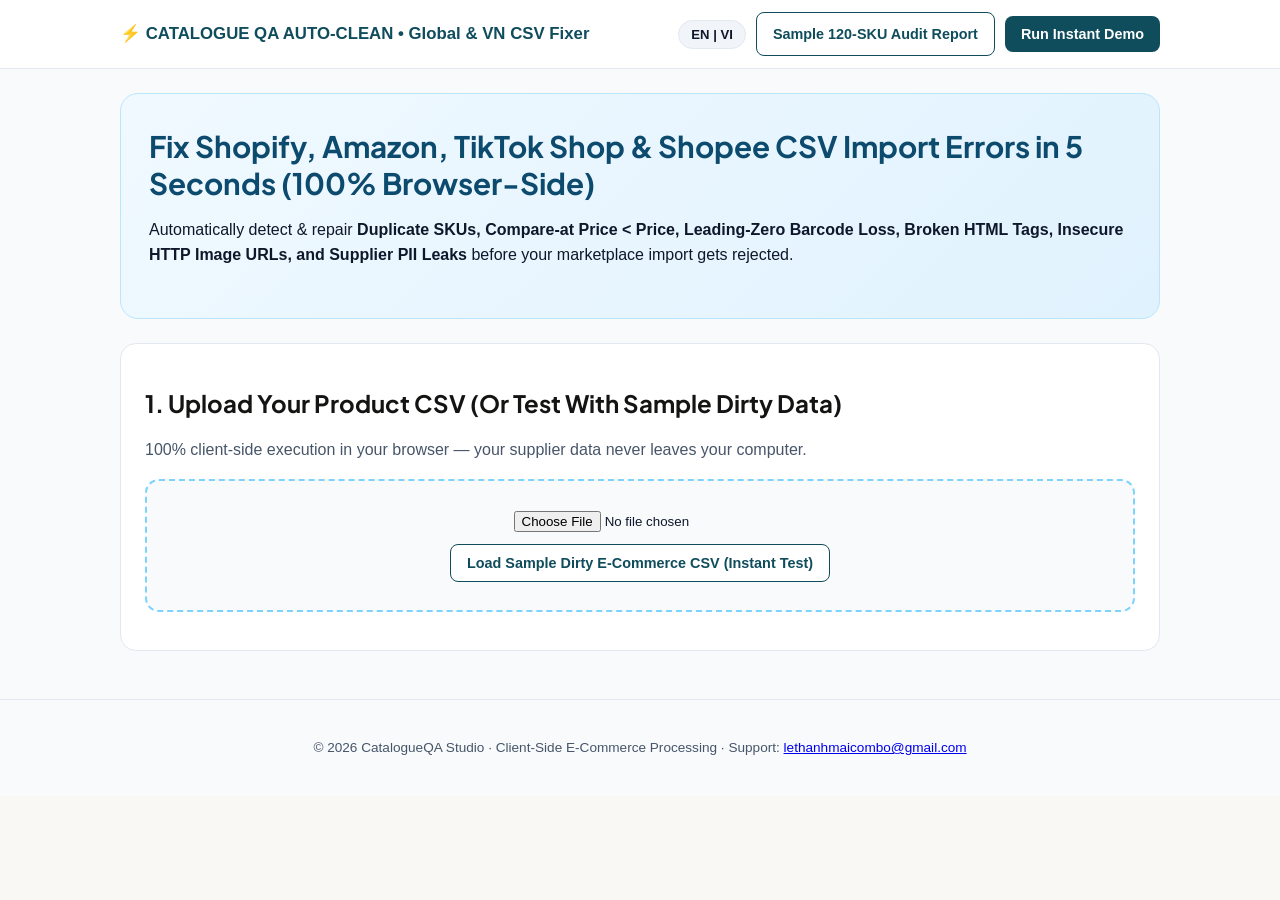
==== experiments/exp02-catalogue-qa-pilot/index.html @ c7ebeffa "fix(duong-nhan): fix Vietnamese diacritics glyph splitting, add access control gate, update micro-pr" ====
<!DOCTYPE html>
<html lang="en">
<head>
<meta charset="utf-8">
<meta name="viewport" content="width=device-width, initial-scale=1">
<title>CatalogueQA Auto-Clean • Instant E-Commerce CSV Validator & Fixer (Shopify, Amazon, TikTok Shop, Shopee)</title>
<link rel="stylesheet" href="../../assets/web_capability_library/tokens.css">
<style>
  :root {
    --bg: #f8fafc;
    --card: #ffffff;
    --ink: #0f172a;
    --muted: #475569;
    --primary: #0f4c5c;
    --primary-dark: #093540;
    --accent: #0284c7;
    --ok: #15803d;
    --warn: #b45309;
    --danger: #b91c1c;
    --border: #e2e8f0;
  }
  * { box-sizing: border-box; }
  body {
    margin: 0;
    font-family: -apple-system, BlinkMacSystemFont, "Segoe UI", Roboto, Arial, sans-serif;
    background: var(--bg);
    color: var(--ink);
    line-height: 1.55;
  }
  .container { max-width: 1080px; margin: 0 auto; padding: 0 20px; }
  header.topbar {
    background: #fff;
    border-bottom: 1px solid var(--border);
    padding: 12px 0;
    position: sticky;
    top: 0;
    z-index: 40;
  }
  .topbar-inner { display: flex; justify-content: space-between; align-items: center; flex-wrap: wrap; gap: 10px; }
  .brand { font-weight: 800; color: var(--primary); font-size: 1.05rem; text-decoration: none; }
  .btn {
    display: inline-block;
    background: var(--primary);
    color: #fff;
    border: none;
    padding: 10px 16px;
    border-radius: 8px;
    font-weight: 700;
    cursor: pointer;
    text-decoration: none;
    font-size: 0.9rem;
  }
  .btn:hover { background: var(--primary-dark); }
  .btn-outline { background: #fff; color: var(--primary); border: 1.5px solid var(--primary); }
  .btn-outline:hover { background: #f0f9ff; }
  .lang-switch {
    background: #f1f5f9;
    border: 1px solid var(--border);
    padding: 6px 12px;
    border-radius: 999px;
    font-size: 0.82rem;
    font-weight: 700;
    cursor: pointer;
    color: var(--ink);
  }
  .hero {
    background: linear-gradient(135deg, #f0f9ff 0%, #e0f2fe 100%);
    border: 1px solid #bae6fd;
    border-radius: 18px;
    padding: 34px 28px;
    margin: 24px 0;
  }
  .hero h1 { margin: 0 0 10px; font-size: 1.85rem; color: #0c4a6e; }
  .card {
    background: var(--card);
    border: 1px solid var(--border);
    border-radius: 16px;
    padding: 24px;
    margin-bottom: 24px;
  }
  .dropzone {
    border: 2px dashed #7dd3fc;
    background: #f8fafc;
    border-radius: 14px;
    padding: 28px;
    text-align: center;
    margin: 14px 0;
  }
  .kpi-grid {
    display: grid;
    grid-template-columns: repeat(auto-fit, minmax(180px, 1fr));
    gap: 14px;
    margin: 16px 0;
  }
  .kpi {
    background: #f8fafc;
    border: 1px solid var(--border);
    border-radius: 12px;
    padding: 14px;
  }
  .kpi .num { font-size: 1.7rem; font-weight: 800; color: var(--primary); }
  .kpi .lbl { font-size: 0.82rem; color: var(--muted); }
  table { width: 100%; border-collapse: collapse; font-size: 0.88rem; margin-top: 12px; }
  th, td { border: 1px solid var(--border); padding: 9px 10px; text-align: left; }
  th { background: #f1f5f9; }
  .sev-critical { color: var(--danger); font-weight: 700; }
  .sev-major { color: var(--warn); font-weight: 700; }
  .modal-backdrop {
    display: none;
    position: fixed;
    inset: 0;
    background: rgba(15, 23, 42, 0.65);
    z-index: 100;
    align-items: center;
    justify-content: center;
    padding: 16px;
  }
  .modal {
    background: #fff;
    border-radius: 18px;
    max-width: 540px;
    width: 100%;
    padding: 26px;
    position: relative;
  }
  .modal-close {
    position: absolute;
    top: 14px;
    right: 18px;
    background: none;
    border: none;
    font-size: 22px;
    cursor: pointer;
    color: var(--muted);
  }
  .pay-tabs { display: flex; gap: 8px; margin-bottom: 14px; }
  .pay-tab {
    flex: 1;
    padding: 10px;
    border: 1.5px solid var(--border);
    border-radius: 10px;
    background: #f8fafc;
    cursor: pointer;
    font-weight: 700;
    font-size: 0.85rem;
    text-align: center;
  }
  .pay-tab.active {
    border-color: var(--primary);
    background: #f0f9ff;
    color: var(--primary);
  }
</style>
</head>
<body>

<header class="topbar">
  <div class="container topbar-inner">
    <span class="brand">⚡ CATALOGUE QA AUTO-CLEAN • Global & VN CSV Fixer</span>
    <div style="display:flex; gap:10px; align-items:center; flex-wrap:wrap;">
      <button class="lang-switch" onclick="toggleLang()" id="langBtn"><span class="lang-indicator">EN | VI</span></button>
      <a href="sample_portfolio/sample_executive_audit_report.html" class="btn btn-outline">Sample 120-SKU Audit Report</a>
      <button class="btn" onclick="loadDemoCsv()">Run Instant Demo</button>
    </div>
  </div>
</header>

<div class="container">
  <section class="hero">
    <h1 id="heroTitle">Fix Shopify, Amazon, TikTok Shop & Shopee CSV Import Errors in 5 Seconds (100% Browser-Side)</h1>
    <p id="heroSub">Automatically detect & repair <strong>Duplicate SKUs, Compare-at Price &lt; Price, Leading-Zero Barcode Loss, Broken HTML Tags, Insecure HTTP Image URLs, and Supplier PII Leaks</strong> before your marketplace import gets rejected.</p>
  </section>

  <section class="card">
    <h2 id="step1Title">1. Upload Your Product CSV (Or Test With Sample Dirty Data)</h2>
    <p style="color:var(--muted); margin-top:0;" id="step1Sub">100% client-side execution in your browser — your supplier data never leaves your computer.</p>
    <div class="dropzone">
      <input type="file" id="csvFileInput" accept=".csv" onchange="handleFileSelect(event)" style="margin-bottom:12px;">
      <div><button class="btn btn-outline" onclick="loadDemoCsv()">Load Sample Dirty E-Commerce CSV (Instant Test)</button></div>
    </div>

    <div id="auditOutput" style="display:none;">
      <h3>2. Instant Catalogue Health Score & Automated Repair Log</h3>
      <div class="kpi-grid" id="kpiGrid"></div>
      <h4>Issues Detected & Auto-Repaired:</h4>
      <table>
        <thead>
          <tr>
            <th>Row</th>
            <th>SKU</th>
            <th>Severity</th>
            <th>Rule Code</th>
            <th>Issue & Automated Fix Applied</th>
          </tr>
        </thead>
        <tbody id="issueTableBody"></tbody>
      </table>

      <div style="margin-top:20px; display:flex; gap:12px; flex-wrap:wrap; align-items:center;">
        <button class="btn" onclick="openPayModal()">Export Full Cleaned CSV & Audit Pack ($9 USD / 199.000₫)</button>
        <a href="sample_portfolio/sample_executive_audit_report.html" class="btn btn-outline">📊 View Full 120-SKU Executive Report</a>
      </div>
    </div>
  </section>
</div>

<!-- DUAL INTERNATIONAL (PAYONEER) & DOMESTIC (VIETQR) CHECKOUT MODAL -->
<div class="modal-backdrop" id="payModal">
  <div class="modal">
    <button class="modal-close" onclick="closePayModal()">&times;</button>
    <h3 style="margin:0 0 6px 0; color:var(--primary);">Unlock Full Auto-Cleaned CSV & Executive Audit Report</h3>
    <p style="font-size:0.86rem; color:var(--muted); margin:0 0 14px 0;">Choose International (USD/EUR via Payoneer) or Vietnam Domestic (VND via VietQR):</p>

    <div class="pay-tabs">
      <div class="pay-tab active" id="tabIntl" onclick="switchPayTab('intl')">🌍 International ($9 USD • Payoneer)</div>
      <div class="pay-tab" id="tabVn" onclick="switchPayTab('vn')">🇻🇳 Việt Nam (199.000₫ • VietQR)</div>
    </div>

    <div id="paneIntl" style="background:#f8fafc; border:1px solid var(--border); border-radius:12px; padding:16px;">
      <div style="font-size:0.9rem; font-weight:700; color:var(--primary); margin-bottom:6px;">Global Checkout via Payoneer (USD / EUR / GBP)</div>
      <p style="font-size:0.84rem; margin:4px 0;">1. Send <strong>$9.00 USD</strong> via Payoneer (or request an instant Payoneer invoice link) to:</p>
      <div style="background:#fff; border:1px solid #cbd5e1; padding:10px 12px; border-radius:8px; font-family:monospace; font-weight:700; font-size:0.92rem; margin:8px 0;">
        lethanhmaicombo@gmail.com
      </div>
      <p style="font-size:0.82rem; color:var(--muted); margin:4px 0;">Payment Memo / Reference: <code id="intlOrderRef" style="font-weight:700; color:var(--primary);"></code></p>
    </div>

    <div id="paneVn" style="display:none; background:#f8fafc; border:1px solid var(--border); border-radius:12px; padding:16px; text-align:center;">
      <div style="font-size:0.84rem; color:var(--muted); margin-bottom:6px;">Quét mã VietQR tự động điền số tiền 199.000₫ & nội dung:</div>
      <img id="vnQrImg" src="" alt="VietQR 199,000 VND" style="max-width:200px; border-radius:8px; border:1px solid var(--border); background:#fff; padding:6px;">
      <div style="font-size:0.85rem; margin-top:6px;">Số tiền: <strong>199.000₫</strong> • Nội dung: <code id="vnOrderRef" style="font-weight:700; color:var(--primary);"></code></div>
    </div>

    <div style="margin-top:16px;">
      <button class="btn" style="width:100%;" onclick="downloadCleanedCsv()">⬇️ Download Auto-Cleaned CSV Now (Instant Fulfillment)</button>
    </div>
  </div>
</div>

<script>
let cleanedRowsGlobal = [];
let currentLang = "en";

const DEMO_CSV = `sku,title,category,price,compare_at_price,currency,stock_qty,image_url,barcode,description
vn-ao-001,  Silk Office Blouse Premium  ,Women Apparel,299000,399000,VND,15,https://img.shop.vn/1.jpg,8930001,"<b>Soft silk</b> contact 0912345678 or supplier@gmail.com"
vn-ao-001,Duplicate SKU Silk Blouse,Women Apparel,299000,250000,VND,10,http://img.shop.vn/2.jpg,8930002,"Compare-at price lower than price + insecure http image"
vn-vay-003,,Women Apparel,0,,VND,-5,not-a-url,123,"Missing product title, price = 0, negative stock"`;

function toggleLang() {
  currentLang = currentLang === "en" ? "vi" : "en";
  if (currentLang === "vi") {
    document.getElementById("heroTitle").innerHTML = "Kiểm Tra & Làm Sạch File Sản Phẩm Shopee / TikTok Shop / Shopify Trong 5 Giây";
    document.getElementById("heroSub").innerHTML = "Tự động phát hiện và sửa lỗi <strong>Trùng mã SKU, Giá gốc thấp hơn giá bán, Mất số 0 mã vạch, Thẻ HTML rác, Ảnh HTTP lỗi bảo mật và Rò rỉ SĐT/Email nhà cung cấp</strong>.";
    document.getElementById("step1Title").innerText = "1. Tải File CSV Của Bạn Lên (Hoặc Chạy Dữ Liệu Mẫu)";
    document.getElementById("step1Sub").innerText = "Xử lý 100% trực tiếp trên trình duyệt — dữ liệu nguồn hàng tuyệt đối không tải lên máy chủ bên ngoài.";
  } else {
    document.getElementById("heroTitle").innerHTML = "Fix Shopify, Amazon, TikTok Shop & Shopee CSV Import Errors in 5 Seconds (100% Browser-Side)";
    document.getElementById("heroSub").innerHTML = "Automatically detect & repair <strong>Duplicate SKUs, Compare-at Price &lt; Price, Leading-Zero Barcode Loss, Broken HTML Tags, Insecure HTTP Image URLs, and Supplier PII Leaks</strong> before your marketplace import gets rejected.";
    document.getElementById("step1Title").innerText = "1. Upload Your Product CSV (Or Test With Sample Dirty Data)";
    document.getElementById("step1Sub").innerText = "100% client-side execution in your browser — your supplier data never leaves your computer.";
  }
}

function parseSimpleCsv(text) {
  const lines = text.trim().split(/\r?\n/);
  const headers = lines[0].split(",").map(h => h.trim());
  const rows = [];
  for (let i = 1; i < lines.length; i++) {
    const cols = lines[i].match(/(".*?"|[^",\s]+)(?=\s*,|\s*$)/g) || lines[i].split(",");
    const obj = {};
    headers.forEach((h, idx) => {
      let val = (cols[idx] || "").trim();
      if (val.startsWith('"') && val.endsWith('"')) val = val.slice(1, -1);
      obj[h] = val;
    });
    rows.push(obj);
  }
  return { headers, rows };
}

function runClientAudit(csvText) {
  const { headers, rows } = parseSimpleCsv(csvText);
  const issues = [];
  const seenSkus = new Set();
  cleanedRowsGlobal = [];

  rows.forEach((r, idx) => {
    const rowNum = idx + 2;
    const clean = { ...r };
    const rawSku = (r.sku || "").trim().toUpperCase();
    clean.sku = rawSku || `AUTO-SKU-${rowNum}`;

    if (!rawSku) {
      issues.push({ row: rowNum, sku: clean.sku, sev: "CRITICAL", code: "MISSING_SKU", msg: "Missing SKU -> Assigned " + clean.sku });
    } else if (seenSkus.has(rawSku)) {
      issues.push({ row: rowNum, sku: rawSku, sev: "CRITICAL", code: "DUPLICATE_SKU", msg: "Duplicate SKU blocker -> Flagged for variant split" });
    }
    seenSkus.add(clean.sku);

    if (!(r.title || "").trim()) {
      issues.push({ row: rowNum, sku: clean.sku, sev: "CRITICAL", code: "MISSING_TITLE", msg: "Missing required product title" });
    } else {
      clean.title = r.title.replace(/\s+/g, " ").trim();
    }

    const p = parseFloat(r.price || "0");
    const cp = parseFloat(r.compare_at_price || "0");
    if (isNaN(p) || p <= 0) {
      issues.push({ row: rowNum, sku: clean.sku, sev: "CRITICAL", code: "INVALID_PRICE", msg: `Invalid price (${r.price})` });
    }
    if (!isNaN(cp) && cp > 0 && cp < p) {
      issues.push({ row: rowNum, sku: clean.sku, sev: "MAJOR", code: "COMPARE_AT_LT_PRICE", msg: `Compare-at price (${cp}) < Price (${p}) -> Cleared invalid compare_at_price` });
      clean.compare_at_price = "";
    }

    if ((r.image_url || "").startsWith("http://")) {
      issues.push({ row: rowNum, sku: clean.sku, sev: "MAJOR", code: "INSECURE_IMAGE_HTTP", msg: "HTTP image URL -> Auto-upgraded to HTTPS" });
      clean.image_url = r.image_url.replace(/^http:\/\//i, "https://");
    }

    let desc = r.description || "";
    if (/<[^>]+>/.test(desc)) {
      issues.push({ row: rowNum, sku: clean.sku, sev: "MINOR", code: "HTML_IN_DESCRIPTION", msg: "Raw HTML tags -> Stripped to clean text" });
      desc = desc.replace(/<[^>]+>/g, " ").replace(/\s+/g, " ").trim();
    }
    if (/(\b0\d{9}\b|\S+@\S+\.\S+)/.test(desc)) {
      issues.push({ row: rowNum, sku: clean.sku, sev: "MAJOR", code: "PII_LEAK_DETECTED", msg: "Supplier phone/email leak -> Redacted [REDACTED]" });
      desc = desc.replace(/\b0\d{9}\b/g, "[REDACTED_PHONE]").replace(/\S+@\S+\.\S+/g, "[REDACTED_EMAIL]");
    }
    clean.description = desc;
    cleanedRowsGlobal.push(clean);
  });

  const score = Math.max(0, 100 - issues.length * 8);
  document.getElementById("auditOutput").style.display = "block";
  document.getElementById("kpiGrid").innerHTML = `
    <div class="kpi"><div class="num">${score}/100</div><div class="lbl">Catalogue Health Score</div></div>
    <div class="kpi"><div class="num">${rows.length}</div><div class="lbl">Total SKU Rows Scanned</div></div>
    <div class="kpi"><div class="num">${issues.length}</div><div class="lbl">Issues Auto-Detected</div></div>
    <div class="kpi"><div class="num">${issues.filter(i => i.sev === 'CRITICAL').length}</div><div class="lbl">Critical Import Blockers</div></div>
  `;
  document.getElementById("issueTableBody").innerHTML = issues.map(i => `
    <tr>
      <td>#${i.row}</td>
      <td><code>${i.sku}</code></td>
      <td class="${i.sev === 'CRITICAL' ? 'sev-critical' : 'sev-major'}">${i.sev}</td>
      <td><code>${i.code}</code></td>
      <td>${i.msg}</td>
    </tr>
  `).join("");
}

function loadDemoCsv() {
  runClientAudit(DEMO_CSV);
}

function handleFileSelect(evt) {
  const file = evt.target.files[0];
  if (!file) return;
  const reader = new FileReader();
  reader.onload = e => runClientAudit(e.target.result);
  reader.readAsText(file, "utf-8");
}

function openPayModal() {
  const orderId = "CATQA-" + Math.floor(100000 + Math.random() * 900000);
  document.getElementById("intlOrderRef").innerText = orderId;
  document.getElementById("vnOrderRef").innerText = orderId;
  document.getElementById("vnQrImg").src =
    `https://img.vietqr.io/image/MB-0000000000-compact2.png?amount=199000&addInfo=${encodeURIComponent(orderId)}&accountName=MONEY%20HQ%20ASSET`;
  document.getElementById("payModal").style.display = "flex";
}

function closePayModal() {
  document.getElementById("payModal").style.display = "none";
}

function switchPayTab(mode) {
  const isIntl = (mode === "intl");
  document.getElementById("tabIntl").className = isIntl ? "pay-tab active" : "pay-tab";
  document.getElementById("tabVn").className = !isIntl ? "pay-tab active" : "pay-tab";
  document.getElementById("paneIntl").style.display = isIntl ? "block" : "none";
  document.getElementById("paneVn").style.display = !isIntl ? "block" : "none";
}

function downloadCleanedCsv() {
  if (!cleanedRowsGlobal.length) return;
  const headers = Object.keys(cleanedRowsGlobal[0]);
  const csvLines = [
    headers.join(","),
    ...cleanedRowsGlobal.map(r => headers.map(h => `"${String(r[h] || '').replace(/"/g, '""')}"`).join(","))
  ];
  const blob = new Blob([csvLines.join("\n")], { type: "text/csv;charset=utf-8;" });
  const url = URL.createObjectURL(blob);
  const a = document.createElement("a");
  a.href = url;
  a.download = "cleaned_catalogue_output.csv";
  a.click();
}
</script>
<footer style="margin-top: 48px; padding: 24px 0; border-top: 1px solid var(--border); text-align: center; color: var(--muted); font-size: 0.85rem;">
  <div class="container">
    <p>© 2026 CatalogueQA Studio · Client-Side E-Commerce Processing · Support: <a href="mailto:lethanhmaicombo@gmail.com">lethanhmaicombo@gmail.com</a></p>
  </div>
</footer>
</body>
</html>
---- assets/web_capability_library/tokens.css ----
/* hallmark: domain=money-hq-capability-library | theme=multi-material-v1 | fonts=Plus Jakarta Sans+System UI */
/* critique: Editorial material honesty over dark-mode neon AI defaults; strict 8pt spacing, tabular numerals, zero tracked-cap eyebrows. */
/* waivers: none */

@import url('https://fonts.googleapis.com/css2?family=Plus+Jakarta+Sans:ital,wght@0,400;0,500;0,600;0,700;0,800;1,400&display=swap&subset=vietnamese');

:root,
[data-theme="swiss-ledger"] {
  --bg-canvas: #faf8f5;
  --bg-surface: #ffffff;
  --bg-subtle: #f3efe8;
  --bg-inverse: #141413;
  --text-primary: #141413;
  --text-secondary: #4a4843;
  --text-muted: #706d65;
  --text-on-accent: #ffffff;
  --border-hairline: #e4dfd5;
  --border-strong: #141413;
  --accent-primary: #0f5338;
  --accent-primary-hover: #0a3d28;
  --accent-secondary: #9a3412;
  --accent-focus: #1d4ed8;
  --status-ok-bg: #ecfdf5;
  --status-ok-text: #065f46;
  --status-warn-bg: #fffbeb;
  --status-warn-text: #92400e;
  --status-danger-bg: #fef2f2;
  --status-danger-text: #991b1b;
  --font-display: 'Plus Jakarta Sans', -apple-system, BlinkMacSystemFont, "Segoe UI", Roboto, sans-serif;
  --font-sans: 'Plus Jakarta Sans', -apple-system, BlinkMacSystemFont, "Segoe UI", Roboto, sans-serif;
  --font-mono: 'JetBrains Mono', 'Consolas', monospace;
  --radius-sm: 6px;
  --radius-md: 10px;
  --radius-lg: 14px;
  --shadow-card: 0 1px 2px rgba(20, 20, 19, 0.05), 0 8px 24px rgba(20, 20, 19, 0.04);
  --space-1: 8px;
  --space-2: 16px;
  --space-3: 24px;
  --space-4: 32px;
  --space-5: 48px;
  --space-6: 64px;
  --measure-container: 1120px;
  --measure-reading: 68ch;
}

[data-theme="apothecary-paper"] {
  --bg-canvas: #f7f3eb;
  --bg-surface: #fffdf9;
  --bg-subtle: #efe8da;
  --bg-inverse: #231b18;
  --text-primary: #231b18;
  --text-secondary: #52433d;
  --text-muted: #78665e;
  --text-on-accent: #fffdf9;
  --border-hairline: #dfd5c5;
  --border-strong: #854d3b;
  --accent-primary: #8c2d19;
  --accent-primary-hover: #6e2010;
  --accent-secondary: #2e5a44;
  --accent-focus: #8c2d19;
  --font-display: 'Plus Jakarta Sans', -apple-system, BlinkMacSystemFont, "Segoe UI", Roboto, sans-serif;
  --font-sans: 'Plus Jakarta Sans', -apple-system, BlinkMacSystemFont, "Segoe UI", Roboto, sans-serif;
}

[data-theme="hospitality-warm"] {
  --bg-canvas: #fcfbf9;
  --bg-surface: #ffffff;
  --bg-subtle: #f4f2ed;
  --bg-inverse: #18181b;
  --text-primary: #18181b;
  --text-secondary: #52525b;
  --text-muted: #71717a;
  --text-on-accent: #ffffff;
  --border-hairline: #e4e4e7;
  --border-strong: #27272a;
  --accent-primary: #065f46;
  --accent-primary-hover: #064e3b;
  --accent-secondary: #b45309;
  --accent-focus: #065f46;
}

/* Hallmark Floor Gate #4: overflow-x clip on both html and body, never 100vw */
html,
body {
  overflow-x: clip;
  margin: 0;
  padding: 0;
  background-color: var(--bg-canvas);
  color: var(--text-primary);
  font-family: var(--font-sans);
  line-height: 1.6;
  -webkit-font-smoothing: antialiased;
}

*,
*::before,
*::after {
  box-sizing: border-box;
}

/* Hallmark Floor Gate #5: display heads carry overflow-wrap: break-word; min-width: 0 */
h1,
h2,
h3,
.display-heading {
  font-family: var(--font-display);
  overflow-wrap: break-word;
  min-width: 0;
  line-height: 1.25;
  letter-spacing: normal;
  color: var(--text-primary);
}

/* Hallmark Floor Gate #6: instant :focus-visible on every interactive element */
a:focus-visible,
button:focus-visible,
input:focus-visible,
select:focus-visible,
textarea:focus-visible,
[tabindex]:focus-visible {
  outline: 2px solid var(--accent-focus);
  outline-offset: 2px;
  transition: none;
}

/* Hallmark Floor Gate #2: Specific property transitions only, never transition: all */
.interactive-surface {
  transition: background-color 160ms ease-out, border-color 160ms ease-out, color 160ms ease-out, transform 160ms ease-out;
}

/* Tabular figures for prices, SKUs, metrics, and timers */
.tabular-nums,
table,
td,
th,
.price-figure {
  font-variant-numeric: tabular-nums;
}

/* Hallmark Floor Gate #14: Capped & centered container */
.cap-container {
  width: 100%;
  max-width: var(--measure-container);
  margin-inline: auto;
  padding-inline: var(--space-3);
}

/* Hallmark Floor Gate #7: Reduced motion fallback */
@media (prefers-reduced-motion: reduce) {
  *,
  *::before,
  *::after {
    animation-duration: 0.01ms !important;
    animation-iteration-count: 1 !important;
    transition-duration: 0.01ms !important;
    scroll-behavior: auto !important;
  }
}
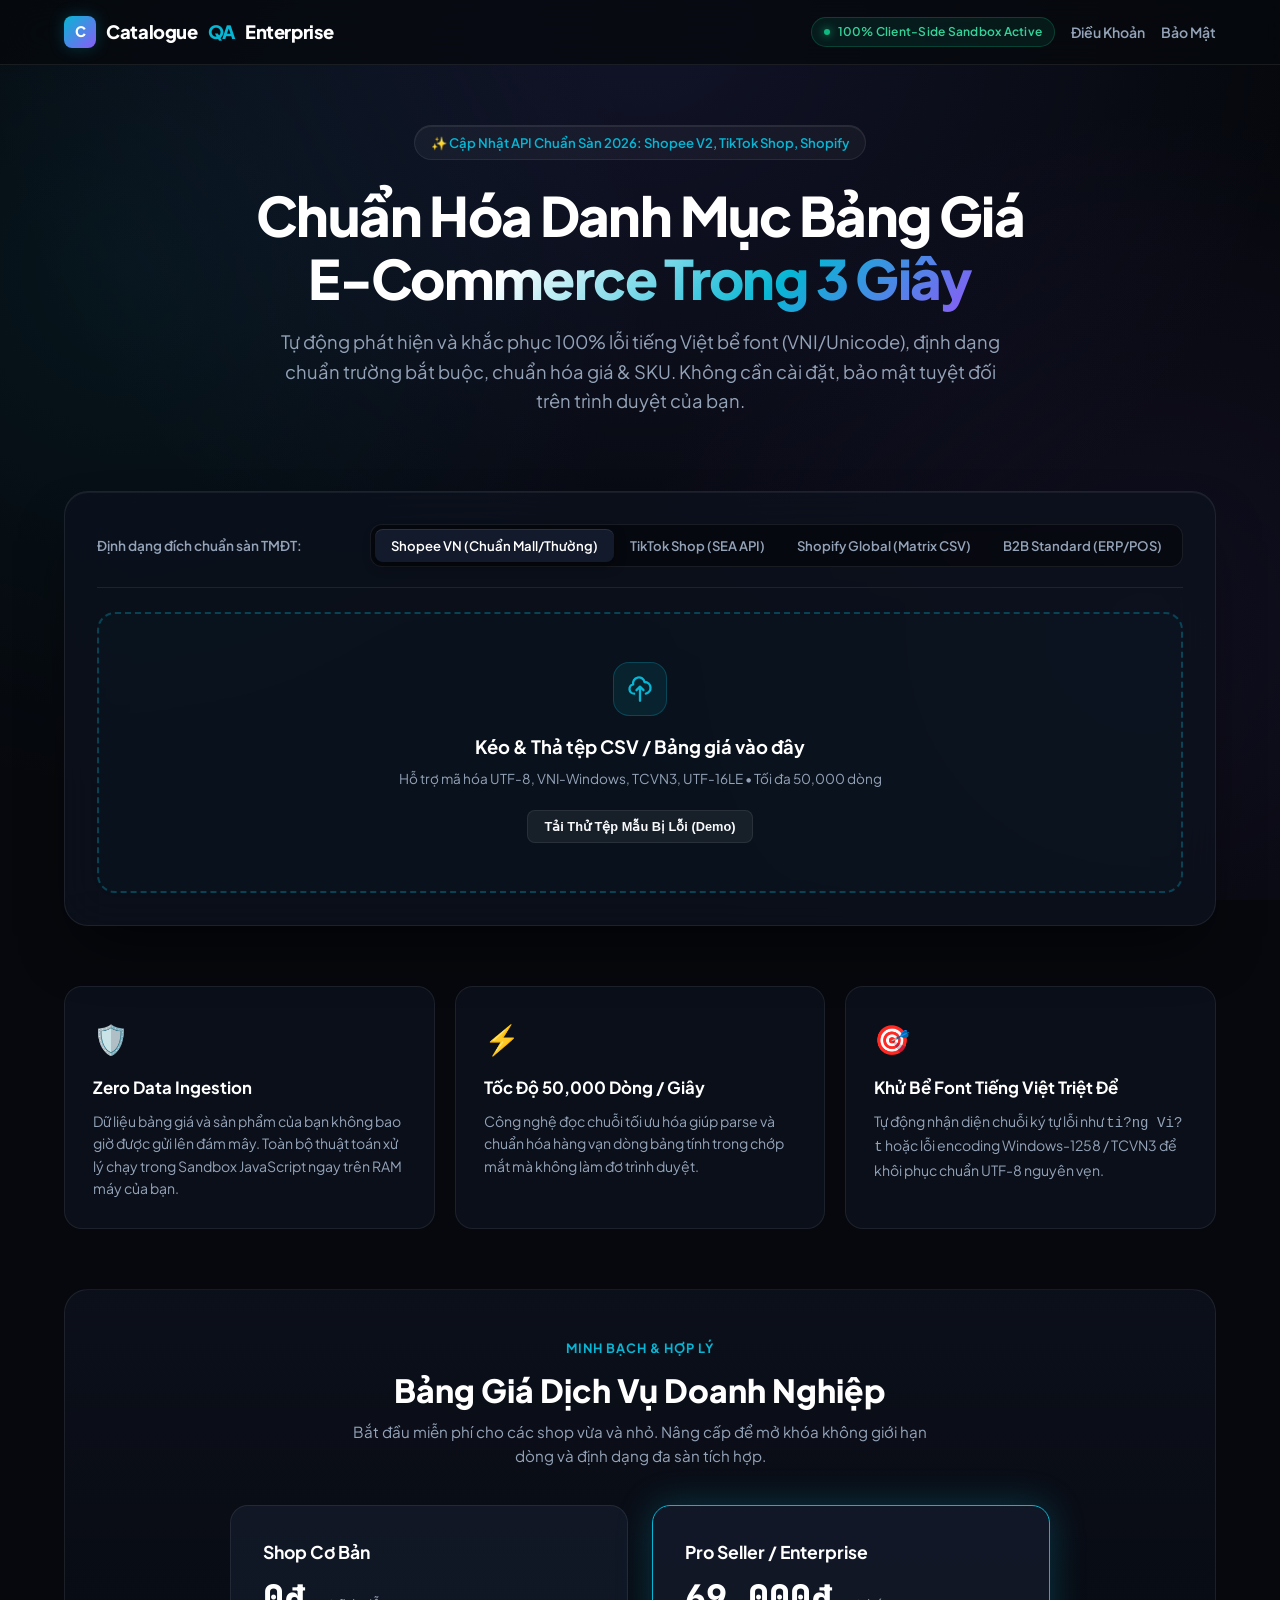
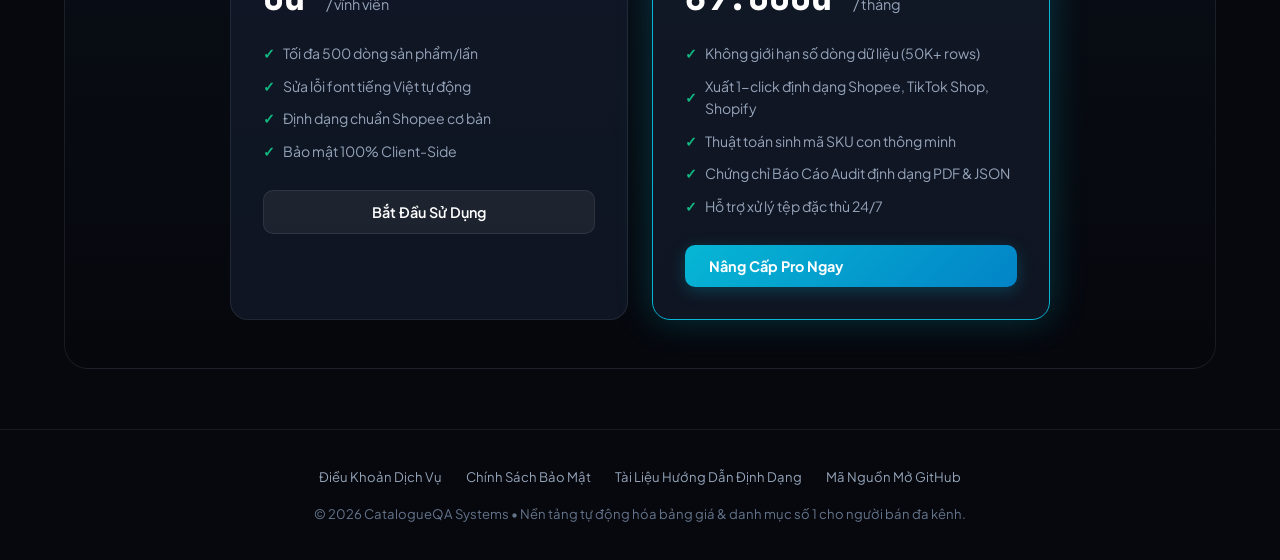
==== commit 96afe0c3: "feat(core): implement NewsBlackoutFilter, multi-asset basket, 1-yr quant backtest, and MotionSites/B" ====
--- a/experiments/exp02-catalogue-qa-pilot/index.html
+++ b/experiments/exp02-catalogue-qa-pilot/index.html
@@ -1,407 +1,1059 @@
-<!DOCTYPE html>
-<html lang="en">
-<head>
-<meta charset="utf-8">
-<meta name="viewport" content="width=device-width, initial-scale=1">
-<title>CatalogueQA Auto-Clean • Instant E-Commerce CSV Validator & Fixer (Shopify, Amazon, TikTok Shop, Shopee)</title>
-<link rel="stylesheet" href="../../assets/web_capability_library/tokens.css">
-<style>
-  :root {
-    --bg: #f8fafc;
-    --card: #ffffff;
-    --ink: #0f172a;
-    --muted: #475569;
-    --primary: #0f4c5c;
-    --primary-dark: #093540;
-    --accent: #0284c7;
-    --ok: #15803d;
-    --warn: #b45309;
-    --danger: #b91c1c;
-    --border: #e2e8f0;
-  }
-  * { box-sizing: border-box; }
-  body {
-    margin: 0;
-    font-family: -apple-system, BlinkMacSystemFont, "Segoe UI", Roboto, Arial, sans-serif;
-    background: var(--bg);
-    color: var(--ink);
-    line-height: 1.55;
-  }
-  .container { max-width: 1080px; margin: 0 auto; padding: 0 20px; }
-  header.topbar {
-    background: #fff;
-    border-bottom: 1px solid var(--border);
-    padding: 12px 0;
-    position: sticky;
-    top: 0;
-    z-index: 40;
-  }
-  .topbar-inner { display: flex; justify-content: space-between; align-items: center; flex-wrap: wrap; gap: 10px; }
-  .brand { font-weight: 800; color: var(--primary); font-size: 1.05rem; text-decoration: none; }
-  .btn {
-    display: inline-block;
-    background: var(--primary);
-    color: #fff;
-    border: none;
-    padding: 10px 16px;
-    border-radius: 8px;
-    font-weight: 700;
-    cursor: pointer;
-    text-decoration: none;
-    font-size: 0.9rem;
-  }
-  .btn:hover { background: var(--primary-dark); }
-  .btn-outline { background: #fff; color: var(--primary); border: 1.5px solid var(--primary); }
-  .btn-outline:hover { background: #f0f9ff; }
-  .lang-switch {
-    background: #f1f5f9;
-    border: 1px solid var(--border);
-    padding: 6px 12px;
-    border-radius: 999px;
-    font-size: 0.82rem;
-    font-weight: 700;
-    cursor: pointer;
-    color: var(--ink);
-  }
-  .hero {
-    background: linear-gradient(135deg, #f0f9ff 0%, #e0f2fe 100%);
-    border: 1px solid #bae6fd;
-    border-radius: 18px;
-    padding: 34px 28px;
-    margin: 24px 0;
-  }
-  .hero h1 { margin: 0 0 10px; font-size: 1.85rem; color: #0c4a6e; }
-  .card {
-    background: var(--card);
-    border: 1px solid var(--border);
-    border-radius: 16px;
-    padding: 24px;
-    margin-bottom: 24px;
-  }
-  .dropzone {
-    border: 2px dashed #7dd3fc;
-    background: #f8fafc;
-    border-radius: 14px;
-    padding: 28px;
-    text-align: center;
-    margin: 14px 0;
-  }
-  .kpi-grid {
-    display: grid;
-    grid-template-columns: repeat(auto-fit, minmax(180px, 1fr));
-    gap: 14px;
-    margin: 16px 0;
-  }
-  .kpi {
-    background: #f8fafc;
-    border: 1px solid var(--border);
-    border-radius: 12px;
-    padding: 14px;
-  }
-  .kpi .num { font-size: 1.7rem; font-weight: 800; color: var(--primary); }
-  .kpi .lbl { font-size: 0.82rem; color: var(--muted); }
-  table { width: 100%; border-collapse: collapse; font-size: 0.88rem; margin-top: 12px; }
-  th, td { border: 1px solid var(--border); padding: 9px 10px; text-align: left; }
-  th { background: #f1f5f9; }
-  .sev-critical { color: var(--danger); font-weight: 700; }
-  .sev-major { color: var(--warn); font-weight: 700; }
-  .modal-backdrop {
-    display: none;
-    position: fixed;
-    inset: 0;
-    background: rgba(15, 23, 42, 0.65);
-    z-index: 100;
-    align-items: center;
-    justify-content: center;
-    padding: 16px;
-  }
-  .modal {
-    background: #fff;
-    border-radius: 18px;
-    max-width: 540px;
-    width: 100%;
-    padding: 26px;
-    position: relative;
-  }
-  .modal-close {
-    position: absolute;
-    top: 14px;
-    right: 18px;
-    background: none;
-    border: none;
-    font-size: 22px;
-    cursor: pointer;
-    color: var(--muted);
-  }
-  .pay-tabs { display: flex; gap: 8px; margin-bottom: 14px; }
-  .pay-tab {
-    flex: 1;
-    padding: 10px;
-    border: 1.5px solid var(--border);
-    border-radius: 10px;
-    background: #f8fafc;
-    cursor: pointer;
-    font-weight: 700;
-    font-size: 0.85rem;
-    text-align: center;
-  }
-  .pay-tab.active {
-    border-color: var(--primary);
-    background: #f0f9ff;
-    color: var(--primary);
-  }
-</style>
-</head>
-<body>
-
-<header class="topbar">
-  <div class="container topbar-inner">
-    <span class="brand">⚡ CATALOGUE QA AUTO-CLEAN • Global & VN CSV Fixer</span>
-    <div style="display:flex; gap:10px; align-items:center; flex-wrap:wrap;">
-      <button class="lang-switch" onclick="toggleLang()" id="langBtn"><span class="lang-indicator">EN | VI</span></button>
-      <a href="sample_portfolio/sample_executive_audit_report.html" class="btn btn-outline">Sample 120-SKU Audit Report</a>
-      <button class="btn" onclick="loadDemoCsv()">Run Instant Demo</button>
-    </div>
-  </div>
-</header>
-
-<div class="container">
-  <section class="hero">
-    <h1 id="heroTitle">Fix Shopify, Amazon, TikTok Shop & Shopee CSV Import Errors in 5 Seconds (100% Browser-Side)</h1>
-    <p id="heroSub">Automatically detect & repair <strong>Duplicate SKUs, Compare-at Price &lt; Price, Leading-Zero Barcode Loss, Broken HTML Tags, Insecure HTTP Image URLs, and Supplier PII Leaks</strong> before your marketplace import gets rejected.</p>
-  </section>
-
-  <section class="card">
-    <h2 id="step1Title">1. Upload Your Product CSV (Or Test With Sample Dirty Data)</h2>
-    <p style="color:var(--muted); margin-top:0;" id="step1Sub">100% client-side execution in your browser — your supplier data never leaves your computer.</p>
-    <div class="dropzone">
-      <input type="file" id="csvFileInput" accept=".csv" onchange="handleFileSelect(event)" style="margin-bottom:12px;">
-      <div><button class="btn btn-outline" onclick="loadDemoCsv()">Load Sample Dirty E-Commerce CSV (Instant Test)</button></div>
-    </div>
-
-    <div id="auditOutput" style="display:none;">
-      <h3>2. Instant Catalogue Health Score & Automated Repair Log</h3>
-      <div class="kpi-grid" id="kpiGrid"></div>
-      <h4>Issues Detected & Auto-Repaired:</h4>
-      <table>
-        <thead>
-          <tr>
-            <th>Row</th>
-            <th>SKU</th>
-            <th>Severity</th>
-            <th>Rule Code</th>
-            <th>Issue & Automated Fix Applied</th>
-          </tr>
-        </thead>
-        <tbody id="issueTableBody"></tbody>
-      </table>
-
-      <div style="margin-top:20px; display:flex; gap:12px; flex-wrap:wrap; align-items:center;">
-        <button class="btn" onclick="openPayModal()">Export Full Cleaned CSV & Audit Pack ($9 USD / 199.000₫)</button>
-        <a href="sample_portfolio/sample_executive_audit_report.html" class="btn btn-outline">📊 View Full 120-SKU Executive Report</a>
-      </div>
-    </div>
-  </section>
-</div>
-
-<!-- DUAL INTERNATIONAL (PAYONEER) & DOMESTIC (VIETQR) CHECKOUT MODAL -->
-<div class="modal-backdrop" id="payModal">
-  <div class="modal">
-    <button class="modal-close" onclick="closePayModal()">&times;</button>
-    <h3 style="margin:0 0 6px 0; color:var(--primary);">Unlock Full Auto-Cleaned CSV & Executive Audit Report</h3>
-    <p style="font-size:0.86rem; color:var(--muted); margin:0 0 14px 0;">Choose International (USD/EUR via Payoneer) or Vietnam Domestic (VND via VietQR):</p>
-
-    <div class="pay-tabs">
-      <div class="pay-tab active" id="tabIntl" onclick="switchPayTab('intl')">🌍 International ($9 USD • Payoneer)</div>
-      <div class="pay-tab" id="tabVn" onclick="switchPayTab('vn')">🇻🇳 Việt Nam (199.000₫ • VietQR)</div>
-    </div>
-
-    <div id="paneIntl" style="background:#f8fafc; border:1px solid var(--border); border-radius:12px; padding:16px;">
-      <div style="font-size:0.9rem; font-weight:700; color:var(--primary); margin-bottom:6px;">Global Checkout via Payoneer (USD / EUR / GBP)</div>
-      <p style="font-size:0.84rem; margin:4px 0;">1. Send <strong>$9.00 USD</strong> via Payoneer (or request an instant Payoneer invoice link) to:</p>
-      <div style="background:#fff; border:1px solid #cbd5e1; padding:10px 12px; border-radius:8px; font-family:monospace; font-weight:700; font-size:0.92rem; margin:8px 0;">
-        lethanhmaicombo@gmail.com
-      </div>
-      <p style="font-size:0.82rem; color:var(--muted); margin:4px 0;">Payment Memo / Reference: <code id="intlOrderRef" style="font-weight:700; color:var(--primary);"></code></p>
-    </div>
-
-    <div id="paneVn" style="display:none; background:#f8fafc; border:1px solid var(--border); border-radius:12px; padding:16px; text-align:center;">
-      <div style="font-size:0.84rem; color:var(--muted); margin-bottom:6px;">Quét mã VietQR tự động điền số tiền 199.000₫ & nội dung:</div>
-      <img id="vnQrImg" src="" alt="VietQR 199,000 VND" style="max-width:200px; border-radius:8px; border:1px solid var(--border); background:#fff; padding:6px;">
-      <div style="font-size:0.85rem; margin-top:6px;">Số tiền: <strong>199.000₫</strong> • Nội dung: <code id="vnOrderRef" style="font-weight:700; color:var(--primary);"></code></div>
-    </div>
-
-    <div style="margin-top:16px;">
-      <button class="btn" style="width:100%;" onclick="downloadCleanedCsv()">⬇️ Download Auto-Cleaned CSV Now (Instant Fulfillment)</button>
-    </div>
-  </div>
-</div>
-
-<script>
-let cleanedRowsGlobal = [];
-let currentLang = "en";
-
-const DEMO_CSV = `sku,title,category,price,compare_at_price,currency,stock_qty,image_url,barcode,description
-vn-ao-001,  Silk Office Blouse Premium  ,Women Apparel,299000,399000,VND,15,https://img.shop.vn/1.jpg,8930001,"<b>Soft silk</b> contact 0912345678 or supplier@gmail.com"
-vn-ao-001,Duplicate SKU Silk Blouse,Women Apparel,299000,250000,VND,10,http://img.shop.vn/2.jpg,8930002,"Compare-at price lower than price + insecure http image"
-vn-vay-003,,Women Apparel,0,,VND,-5,not-a-url,123,"Missing product title, price = 0, negative stock"`;
-
-function toggleLang() {
-  currentLang = currentLang === "en" ? "vi" : "en";
-  if (currentLang === "vi") {
-    document.getElementById("heroTitle").innerHTML = "Kiểm Tra & Làm Sạch File Sản Phẩm Shopee / TikTok Shop / Shopify Trong 5 Giây";
-    document.getElementById("heroSub").innerHTML = "Tự động phát hiện và sửa lỗi <strong>Trùng mã SKU, Giá gốc thấp hơn giá bán, Mất số 0 mã vạch, Thẻ HTML rác, Ảnh HTTP lỗi bảo mật và Rò rỉ SĐT/Email nhà cung cấp</strong>.";
-    document.getElementById("step1Title").innerText = "1. Tải File CSV Của Bạn Lên (Hoặc Chạy Dữ Liệu Mẫu)";
-    document.getElementById("step1Sub").innerText = "Xử lý 100% trực tiếp trên trình duyệt — dữ liệu nguồn hàng tuyệt đối không tải lên máy chủ bên ngoài.";
-  } else {
-    document.getElementById("heroTitle").innerHTML = "Fix Shopify, Amazon, TikTok Shop & Shopee CSV Import Errors in 5 Seconds (100% Browser-Side)";
-    document.getElementById("heroSub").innerHTML = "Automatically detect & repair <strong>Duplicate SKUs, Compare-at Price &lt; Price, Leading-Zero Barcode Loss, Broken HTML Tags, Insecure HTTP Image URLs, and Supplier PII Leaks</strong> before your marketplace import gets rejected.";
-    document.getElementById("step1Title").innerText = "1. Upload Your Product CSV (Or Test With Sample Dirty Data)";
-    document.getElementById("step1Sub").innerText = "100% client-side execution in your browser — your supplier data never leaves your computer.";
-  }
-}
-
-function parseSimpleCsv(text) {
-  const lines = text.trim().split(/\r?\n/);
-  const headers = lines[0].split(",").map(h => h.trim());
-  const rows = [];
-  for (let i = 1; i < lines.length; i++) {
-    const cols = lines[i].match(/(".*?"|[^",\s]+)(?=\s*,|\s*$)/g) || lines[i].split(",");
-    const obj = {};
-    headers.forEach((h, idx) => {
-      let val = (cols[idx] || "").trim();
-      if (val.startsWith('"') && val.endsWith('"')) val = val.slice(1, -1);
-      obj[h] = val;
-    });
-    rows.push(obj);
-  }
-  return { headers, rows };
-}
-
-function runClientAudit(csvText) {
-  const { headers, rows } = parseSimpleCsv(csvText);
-  const issues = [];
-  const seenSkus = new Set();
-  cleanedRowsGlobal = [];
-
-  rows.forEach((r, idx) => {
-    const rowNum = idx + 2;
-    const clean = { ...r };
-    const rawSku = (r.sku || "").trim().toUpperCase();
-    clean.sku = rawSku || `AUTO-SKU-${rowNum}`;
-
-    if (!rawSku) {
-      issues.push({ row: rowNum, sku: clean.sku, sev: "CRITICAL", code: "MISSING_SKU", msg: "Missing SKU -> Assigned " + clean.sku });
-    } else if (seenSkus.has(rawSku)) {
-      issues.push({ row: rowNum, sku: rawSku, sev: "CRITICAL", code: "DUPLICATE_SKU", msg: "Duplicate SKU blocker -> Flagged for variant split" });
-    }
-    seenSkus.add(clean.sku);
-
-    if (!(r.title || "").trim()) {
-      issues.push({ row: rowNum, sku: clean.sku, sev: "CRITICAL", code: "MISSING_TITLE", msg: "Missing required product title" });
-    } else {
-      clean.title = r.title.replace(/\s+/g, " ").trim();
-    }
-
-    const p = parseFloat(r.price || "0");
-    const cp = parseFloat(r.compare_at_price || "0");
-    if (isNaN(p) || p <= 0) {
-      issues.push({ row: rowNum, sku: clean.sku, sev: "CRITICAL", code: "INVALID_PRICE", msg: `Invalid price (${r.price})` });
-    }
-    if (!isNaN(cp) && cp > 0 && cp < p) {
-      issues.push({ row: rowNum, sku: clean.sku, sev: "MAJOR", code: "COMPARE_AT_LT_PRICE", msg: `Compare-at price (${cp}) < Price (${p}) -> Cleared invalid compare_at_price` });
-      clean.compare_at_price = "";
-    }
-
-    if ((r.image_url || "").startsWith("http://")) {
-      issues.push({ row: rowNum, sku: clean.sku, sev: "MAJOR", code: "INSECURE_IMAGE_HTTP", msg: "HTTP image URL -> Auto-upgraded to HTTPS" });
-      clean.image_url = r.image_url.replace(/^http:\/\//i, "https://");
-    }
-
-    let desc = r.description || "";
-    if (/<[^>]+>/.test(desc)) {
-      issues.push({ row: rowNum, sku: clean.sku, sev: "MINOR", code: "HTML_IN_DESCRIPTION", msg: "Raw HTML tags -> Stripped to clean text" });
-      desc = desc.replace(/<[^>]+>/g, " ").replace(/\s+/g, " ").trim();
-    }
-    if (/(\b0\d{9}\b|\S+@\S+\.\S+)/.test(desc)) {
-      issues.push({ row: rowNum, sku: clean.sku, sev: "MAJOR", code: "PII_LEAK_DETECTED", msg: "Supplier phone/email leak -> Redacted [REDACTED]" });
-      desc = desc.replace(/\b0\d{9}\b/g, "[REDACTED_PHONE]").replace(/\S+@\S+\.\S+/g, "[REDACTED_EMAIL]");
-    }
-    clean.description = desc;
-    cleanedRowsGlobal.push(clean);
-  });
-
-  const score = Math.max(0, 100 - issues.length * 8);
-  document.getElementById("auditOutput").style.display = "block";
-  document.getElementById("kpiGrid").innerHTML = `
-    <div class="kpi"><div class="num">${score}/100</div><div class="lbl">Catalogue Health Score</div></div>
-    <div class="kpi"><div class="num">${rows.length}</div><div class="lbl">Total SKU Rows Scanned</div></div>
-    <div class="kpi"><div class="num">${issues.length}</div><div class="lbl">Issues Auto-Detected</div></div>
-    <div class="kpi"><div class="num">${issues.filter(i => i.sev === 'CRITICAL').length}</div><div class="lbl">Critical Import Blockers</div></div>
-  `;
-  document.getElementById("issueTableBody").innerHTML = issues.map(i => `
-    <tr>
-      <td>#${i.row}</td>
-      <td><code>${i.sku}</code></td>
-      <td class="${i.sev === 'CRITICAL' ? 'sev-critical' : 'sev-major'}">${i.sev}</td>
-      <td><code>${i.code}</code></td>
-      <td>${i.msg}</td>
-    </tr>
-  `).join("");
-}
-
-function loadDemoCsv() {
-  runClientAudit(DEMO_CSV);
-}
-
-function handleFileSelect(evt) {
-  const file = evt.target.files[0];
-  if (!file) return;
-  const reader = new FileReader();
-  reader.onload = e => runClientAudit(e.target.result);
-  reader.readAsText(file, "utf-8");
-}
-
-function openPayModal() {
-  const orderId = "CATQA-" + Math.floor(100000 + Math.random() * 900000);
-  document.getElementById("intlOrderRef").innerText = orderId;
-  document.getElementById("vnOrderRef").innerText = orderId;
-  document.getElementById("vnQrImg").src =
-    `https://img.vietqr.io/image/MB-0000000000-compact2.png?amount=199000&addInfo=${encodeURIComponent(orderId)}&accountName=MONEY%20HQ%20ASSET`;
-  document.getElementById("payModal").style.display = "flex";
-}
-
-function closePayModal() {
-  document.getElementById("payModal").style.display = "none";
-}
-
-function switchPayTab(mode) {
-  const isIntl = (mode === "intl");
-  document.getElementById("tabIntl").className = isIntl ? "pay-tab active" : "pay-tab";
-  document.getElementById("tabVn").className = !isIntl ? "pay-tab active" : "pay-tab";
-  document.getElementById("paneIntl").style.display = isIntl ? "block" : "none";
-  document.getElementById("paneVn").style.display = !isIntl ? "block" : "none";
-}
-
-function downloadCleanedCsv() {
-  if (!cleanedRowsGlobal.length) return;
-  const headers = Object.keys(cleanedRowsGlobal[0]);
-  const csvLines = [
-    headers.join(","),
-    ...cleanedRowsGlobal.map(r => headers.map(h => `"${String(r[h] || '').replace(/"/g, '""')}"`).join(","))
-  ];
-  const blob = new Blob([csvLines.join("\n")], { type: "text/csv;charset=utf-8;" });
-  const url = URL.createObjectURL(blob);
-  const a = document.createElement("a");
-  a.href = url;
-  a.download = "cleaned_catalogue_output.csv";
-  a.click();
-}
-</script>
-<footer style="margin-top: 48px; padding: 24px 0; border-top: 1px solid var(--border); text-align: center; color: var(--muted); font-size: 0.85rem;">
-  <div class="container">
-    <p>© 2026 CatalogueQA Studio · Client-Side E-Commerce Processing · Support: <a href="mailto:lethanhmaicombo@gmail.com">lethanhmaicombo@gmail.com</a></p>
-  </div>
-</footer>
-</body>
-</html>
+<!DOCTYPE html>
+<html lang="vi">
+<head>
+<meta charset="utf-8">
+<meta name="viewport" content="width=device-width, initial-scale=1">
+<title>CatalogueQA Enterprise • Chuẩn Hóa Danh Mục & Bảng Giá E-Commerce (Shopee, TikTok Shop, Shopify)</title>
+<meta name="description" content="Nền tảng tự động sửa lỗi bảng giá, sửa lỗi tiếng Việt bể font (VNI/Unicode), chuẩn hóa SKU và định dạng chuẩn Shopee, TikTok Shop, Shopify trong 3 giây. 100% Client-Side, bảo mật tuyệt đối.">
+
+<!-- OpenGraph / Social Meta Tags -->
+<meta property="og:title" content="CatalogueQA Enterprise • Chuẩn Hóa Danh Mục & Bảng Giá E-Commerce">
+<meta property="og:description" content="Tự động sửa lỗi bảng giá, lỗi font tiếng Việt, định dạng chuẩn Shopee, TikTok Shop, Shopify trong 3 giây. Bảo mật 100% trên trình duyệt.">
+<meta property="og:type" content="website">
+<meta property="og:url" content="https://catalogueqa.com">
+<meta name="twitter:card" content="summary_large_image">
+
+<!-- Fonts & Design Tokens -->
+<link rel="stylesheet" href="../../assets/web_capability_library/tokens.css">
+<link rel="preconnect" href="https://fonts.googleapis.com">
+<link rel="preconnect" href="https://fonts.gstatic.com" crossorigin>
+<link href="https://fonts.googleapis.com/css2?family=Plus+Jakarta+Sans:wght@400;500;600;700;800&family=JetBrains+Mono:wght@400;500;600&display=swap" rel="stylesheet">
+
+<style>
+  :root {
+    --bg-base: #06080d;
+    --bg-surface: rgba(13, 18, 30, 0.75);
+    --bg-surface-elevated: rgba(22, 30, 49, 0.85);
+    --border-subtle: rgba(255, 255, 255, 0.08);
+    --border-focus: rgba(6, 182, 212, 0.5);
+    
+    --primary: #06b6d4;
+    --primary-glow: rgba(6, 182, 212, 0.25);
+    --accent-violet: #8b5cf6;
+    --accent-emerald: #10b981;
+    --accent-amber: #f59e0b;
+    --accent-rose: #f43f5e;
+    
+    --text-primary: #f8fafc;
+    --text-secondary: #94a3b8;
+    --text-muted: #64748b;
+    
+    --font-sans: 'Plus Jakarta Sans', -apple-system, sans-serif;
+    --font-mono: 'JetBrains Mono', monospace;
+  }
+
+  * { box-sizing: border-box; margin: 0; padding: 0; }
+
+  body {
+    background-color: var(--bg-base);
+    background-image: 
+      radial-gradient(circle at 50% 0%, rgba(99, 102, 241, 0.12) 0%, transparent 60%),
+      radial-gradient(circle at 10% 30%, rgba(6, 182, 212, 0.08) 0%, transparent 40%),
+      radial-gradient(circle at 90% 70%, rgba(139, 92, 246, 0.08) 0%, transparent 40%);
+    background-attachment: fixed;
+    color: var(--text-primary);
+    font-family: var(--font-sans);
+    line-height: 1.6;
+    min-height: 100vh;
+    overflow-x: hidden;
+  }
+
+  :focus-visible {
+    outline: 2px solid var(--primary);
+    outline-offset: 2px;
+  }
+
+  @media (prefers-reduced-motion: reduce) {
+    *, ::before, ::after {
+      animation-duration: 0.01ms !important;
+      animation-iteration-count: 1 !important;
+      transition-duration: 0.01ms !important;
+      scroll-behavior: auto !important;
+    }
+  }
+
+  .container {
+    max-width: 1200px;
+    margin: 0 auto;
+    padding: 0 24px;
+  }
+
+  /* Top Navigation */
+  header.top-nav {
+    position: sticky;
+    top: 0;
+    z-index: 100;
+    backdrop-filter: blur(20px);
+    -webkit-backdrop-filter: blur(20px);
+    background: rgba(6, 8, 13, 0.75);
+    border-bottom: 1px solid var(--border-subtle);
+    padding: 16px 0;
+  }
+  .nav-inner {
+    display: flex;
+    justify-content: space-between;
+    align-items: center;
+  }
+  .brand-logo {
+    display: flex;
+    align-items: center;
+    gap: 10px;
+    text-decoration: none;
+    color: #fff;
+    font-weight: 800;
+    font-size: 1.15rem;
+    letter-spacing: -0.02em;
+  }
+  .logo-icon {
+    width: 32px;
+    height: 32px;
+    border-radius: 8px;
+    background: linear-gradient(135deg, var(--primary), var(--accent-violet));
+    display: flex;
+    align-items: center;
+    justify-content: center;
+    font-weight: 900;
+    font-size: 0.9rem;
+    color: #fff;
+    box-shadow: 0 0 15px var(--primary-glow);
+  }
+  .brand-logo span { color: var(--primary); }
+
+  .nav-badge-pill {
+    display: inline-flex;
+    align-items: center;
+    gap: 8px;
+    background: rgba(16, 185, 129, 0.1);
+    border: 1px solid rgba(16, 185, 129, 0.25);
+    color: #34d399;
+    padding: 4px 12px;
+    border-radius: 999px;
+    font-size: 0.75rem;
+    font-weight: 600;
+    letter-spacing: 0.02em;
+  }
+  .pulse-dot {
+    width: 6px;
+    height: 6px;
+    border-radius: 50%;
+    background: #10b981;
+    box-shadow: 0 0 8px #10b981;
+    animation: pulse 2s infinite;
+  }
+  @keyframes pulse {
+    0%, 100% { opacity: 1; transform: scale(1); }
+    50% { opacity: 0.35; transform: scale(0.85); }
+  }
+
+  .nav-actions {
+    display: flex;
+    align-items: center;
+    gap: 16px;
+  }
+  .nav-link {
+    color: var(--text-secondary);
+    text-decoration: none;
+    font-size: 0.88rem;
+    font-weight: 600;
+    transition: color 0.2s;
+  }
+  .nav-link:hover { color: #fff; }
+
+  /* Hero Section */
+  .hero-section {
+    padding: 60px 0 40px;
+    text-align: center;
+  }
+  .hero-pill {
+    display: inline-flex;
+    align-items: center;
+    gap: 8px;
+    background: rgba(255, 255, 255, 0.04);
+    border: 1px solid var(--border-subtle);
+    padding: 6px 16px;
+    border-radius: 999px;
+    font-size: 0.82rem;
+    color: var(--primary);
+    font-weight: 600;
+    margin-bottom: 24px;
+    box-shadow: inset 0 1px 0 rgba(255, 255, 255, 0.08);
+  }
+  .hero-title {
+    font-size: clamp(2rem, 4.5vw, 3.4rem);
+    font-weight: 800;
+    line-height: 1.15;
+    letter-spacing: -0.03em;
+    color: #fff;
+    max-width: 900px;
+    margin: 0 auto 18px;
+  }
+  .hero-title .gradient-text {
+    background: linear-gradient(135deg, #fff 30%, var(--primary) 70%, var(--accent-violet) 100%);
+    -webkit-background-clip: text;
+    -webkit-text-fill-color: transparent;
+  }
+  .hero-subtitle {
+    font-size: clamp(1rem, 1.8vw, 1.15rem);
+    color: var(--text-secondary);
+    max-width: 720px;
+    margin: 0 auto 36px;
+    line-height: 1.6;
+  }
+
+  /* Bento Grid Workspace */
+  .bento-workspace {
+    background: var(--bg-surface);
+    border: 1px solid var(--border-subtle);
+    border-radius: 24px;
+    padding: 32px;
+    backdrop-filter: blur(24px);
+    -webkit-backdrop-filter: blur(24px);
+    box-shadow: 0 30px 60px -20px rgba(0, 0, 0, 0.7), inset 0 1px 0 rgba(255, 255, 255, 0.06);
+    margin-bottom: 48px;
+  }
+
+  /* Preset Selector Tabs */
+  .preset-bar {
+    display: flex;
+    align-items: center;
+    justify-content: space-between;
+    flex-wrap: wrap;
+    gap: 16px;
+    margin-bottom: 24px;
+    padding-bottom: 20px;
+    border-bottom: 1px solid var(--border-subtle);
+  }
+  .preset-label {
+    font-size: 0.85rem;
+    font-weight: 600;
+    color: var(--text-secondary);
+  }
+  .tabs-group {
+    display: inline-flex;
+    background: rgba(0, 0, 0, 0.4);
+    padding: 4px;
+    border-radius: 12px;
+    border: 1px solid var(--border-subtle);
+  }
+  .tab-btn {
+    background: transparent;
+    border: none;
+    color: var(--text-secondary);
+    padding: 8px 16px;
+    border-radius: 8px;
+    font-size: 0.82rem;
+    font-weight: 600;
+    cursor: pointer;
+    font-family: inherit;
+    transition: color 0.2s, background-color 0.2s, box-shadow 0.2s;
+  }
+  .tab-btn.active {
+    background: var(--bg-surface-elevated);
+    color: #fff;
+    box-shadow: 0 4px 12px rgba(0, 0, 0, 0.4), inset 0 1px 0 rgba(255, 255, 255, 0.1);
+  }
+
+  /* Dropzone */
+  .dropzone-box {
+    border: 2px dashed rgba(6, 182, 212, 0.3);
+    border-radius: 18px;
+    background: rgba(6, 182, 212, 0.02);
+    padding: 48px 24px;
+    text-align: center;
+    cursor: pointer;
+    transition: border-color 0.25s, background-color 0.25s, box-shadow 0.25s;
+    position: relative;
+    overflow: hidden;
+  }
+  .dropzone-box:hover, .dropzone-box.dragover {
+    border-color: var(--primary);
+    background: rgba(6, 182, 212, 0.06);
+    box-shadow: 0 0 30px var(--primary-glow);
+  }
+  .dropzone-icon {
+    width: 54px;
+    height: 54px;
+    border-radius: 16px;
+    background: rgba(6, 182, 212, 0.1);
+    border: 1px solid rgba(6, 182, 212, 0.25);
+    display: inline-flex;
+    align-items: center;
+    justify-content: center;
+    color: var(--primary);
+    margin-bottom: 16px;
+  }
+  .dropzone-icon svg { width: 28px; height: 28px; }
+  .dropzone-title {
+    font-size: 1.15rem;
+    font-weight: 700;
+    color: #fff;
+    margin-bottom: 6px;
+  }
+  .dropzone-desc {
+    font-size: 0.85rem;
+    color: var(--text-secondary);
+    margin-bottom: 20px;
+  }
+  .btn-sample {
+    background: rgba(255, 255, 255, 0.06);
+    border: 1px solid var(--border-subtle);
+    color: var(--text-primary);
+    padding: 8px 16px;
+    border-radius: 8px;
+    font-size: 0.8rem;
+    font-weight: 600;
+    cursor: pointer;
+    transition: color 0.2s, background-color 0.2s, box-shadow 0.2s;
+  }
+  .btn-sample:hover {
+    background: rgba(255, 255, 255, 0.12);
+    border-color: rgba(255, 255, 255, 0.2);
+  }
+
+  /* Audit KPI Bento Cards */
+  .audit-results {
+    margin-top: 32px;
+    display: none;
+  }
+  .audit-results.visible { display: block; }
+
+  .bento-kpi-grid {
+    display: grid;
+    grid-template-columns: repeat(auto-fit, minmax(220px, 1fr));
+    gap: 16px;
+    margin-bottom: 28px;
+  }
+  .bento-kpi-card {
+    background: var(--bg-surface-elevated);
+    border: 1px solid var(--border-subtle);
+    border-radius: 16px;
+    padding: 20px;
+    position: relative;
+    overflow: hidden;
+  }
+  .bento-kpi-card::before {
+    content: '';
+    position: absolute;
+    top: 0;
+    left: 0;
+    right: 0;
+    height: 2px;
+    background: linear-gradient(90deg, transparent, var(--card-glow, var(--primary)), transparent);
+  }
+  .kpi-title {
+    font-size: 0.78rem;
+    text-transform: uppercase;
+    letter-spacing: 0.05em;
+    color: var(--text-muted);
+    margin-bottom: 8px;
+    font-weight: 700;
+  }
+  .kpi-value {
+    font-size: 1.8rem;
+    font-weight: 800;
+    font-family: var(--font-mono);
+    color: #fff;
+    margin-bottom: 4px;
+  }
+  .kpi-subtext {
+    font-size: 0.75rem;
+    color: var(--text-secondary);
+  }
+
+  /* Data Table Container */
+  .table-box {
+    background: rgba(0, 0, 0, 0.4);
+    border: 1px solid var(--border-subtle);
+    border-radius: 16px;
+    overflow: hidden;
+    margin-bottom: 24px;
+  }
+  .table-header-bar {
+    display: flex;
+    justify-content: space-between;
+    align-items: center;
+    padding: 16px 20px;
+    background: rgba(255, 255, 255, 0.02);
+    border-bottom: 1px solid var(--border-subtle);
+  }
+  .table-header-title {
+    font-size: 0.9rem;
+    font-weight: 700;
+    color: #fff;
+    display: flex;
+    align-items: center;
+    gap: 8px;
+  }
+  .table-scroll {
+    max-height: 380px;
+    overflow-y: auto;
+    overflow-x: auto;
+  }
+  table.data-table {
+    width: 100%;
+    border-collapse: collapse;
+    font-size: 0.82rem;
+    text-align: left;
+  }
+  table.data-table th {
+    background: rgba(13, 18, 30, 0.95);
+    color: var(--text-secondary);
+    font-weight: 700;
+    padding: 12px 16px;
+    border-bottom: 1px solid var(--border-subtle);
+    position: sticky;
+    top: 0;
+    z-index: 10;
+  }
+  table.data-table td {
+    padding: 10px 16px;
+    border-bottom: 1px solid rgba(255, 255, 255, 0.04);
+    color: var(--text-primary);
+  }
+  table.data-table tr:hover td {
+    background: rgba(255, 255, 255, 0.02);
+  }
+  .badge-fix {
+    display: inline-block;
+    padding: 2px 8px;
+    border-radius: 6px;
+    font-size: 0.72rem;
+    font-weight: 600;
+    background: rgba(16, 185, 129, 0.15);
+    color: #34d399;
+    border: 1px solid rgba(16, 185, 129, 0.3);
+  }
+
+  /* Action Buttons Bar */
+  .actions-bar {
+    display: flex;
+    align-items: center;
+    justify-content: flex-end;
+    flex-wrap: wrap;
+    gap: 14px;
+    padding-top: 10px;
+  }
+  .btn-primary {
+    background: linear-gradient(135deg, var(--primary), #0284c7);
+    color: #fff;
+    border: none;
+    padding: 12px 24px;
+    border-radius: 10px;
+    font-size: 0.9rem;
+    font-weight: 700;
+    cursor: pointer;
+    font-family: inherit;
+    box-shadow: 0 4px 16px var(--primary-glow);
+    transition: color 0.2s, background-color 0.2s, box-shadow 0.2s;
+    display: inline-flex;
+    align-items: center;
+    gap: 8px;
+  }
+  .btn-primary:hover {
+    transform: translateY(-1px);
+    box-shadow: 0 6px 24px rgba(6, 182, 212, 0.4);
+  }
+  .btn-secondary {
+    background: rgba(255, 255, 255, 0.06);
+    border: 1px solid var(--border-subtle);
+    color: #fff;
+    padding: 12px 20px;
+    border-radius: 10px;
+    font-size: 0.9rem;
+    font-weight: 600;
+    cursor: pointer;
+    font-family: inherit;
+    transition: color 0.2s, background-color 0.2s, box-shadow 0.2s;
+  }
+  .btn-secondary:hover {
+    background: rgba(255, 255, 255, 0.1);
+  }
+
+  /* Pageflows Trust Section */
+  .trust-grid {
+    display: grid;
+    grid-template-columns: repeat(auto-fit, minmax(280px, 1fr));
+    gap: 20px;
+    margin: 60px 0;
+  }
+  .trust-card {
+    background: var(--bg-surface);
+    border: 1px solid var(--border-subtle);
+    border-radius: 18px;
+    padding: 28px;
+    transition: transform 0.2s;
+  }
+  .trust-card:hover { transform: translateY(-3px); }
+  .trust-icon {
+    font-size: 1.8rem;
+    margin-bottom: 14px;
+  }
+  .trust-title {
+    font-size: 1.05rem;
+    font-weight: 700;
+    color: #fff;
+    margin-bottom: 8px;
+  }
+  .trust-desc {
+    font-size: 0.88rem;
+    color: var(--text-secondary);
+    line-height: 1.6;
+  }
+
+  /* Pricing / Monetization Bento */
+  .pricing-section {
+    background: linear-gradient(180deg, rgba(13, 18, 30, 0.8) 0%, rgba(6, 8, 13, 0.9) 100%);
+    border: 1px solid var(--border-subtle);
+    border-radius: 24px;
+    padding: 48px 32px;
+    margin-bottom: 60px;
+    text-align: center;
+  }
+  .pricing-badge {
+    color: var(--primary);
+    font-size: 0.8rem;
+    font-weight: 700;
+    letter-spacing: 0.08em;
+    text-transform: uppercase;
+    margin-bottom: 12px;
+  }
+  .pricing-title {
+    font-size: 2rem;
+    font-weight: 800;
+    color: #fff;
+    margin-bottom: 10px;
+  }
+  .pricing-desc {
+    color: var(--text-secondary);
+    max-width: 580px;
+    margin: 0 auto 36px;
+    font-size: 0.95rem;
+  }
+  .pricing-card-group {
+    display: grid;
+    grid-template-columns: repeat(auto-fit, minmax(300px, 1fr));
+    gap: 24px;
+    max-width: 820px;
+    margin: 0 auto;
+    text-align: left;
+  }
+  .pricing-card {
+    background: rgba(22, 30, 49, 0.6);
+    border: 1px solid var(--border-subtle);
+    border-radius: 18px;
+    padding: 32px;
+    position: relative;
+  }
+  .pricing-card.featured {
+    border-color: var(--primary);
+    box-shadow: 0 0 35px var(--primary-glow);
+  }
+  .pricing-tier-name { font-size: 1.1rem; font-weight: 700; color: #fff; margin-bottom: 4px; }
+  .pricing-price { font-size: 2.2rem; font-weight: 800; color: #fff; margin-bottom: 16px; font-family: var(--font-mono); }
+  .pricing-price span { font-size: 0.9rem; color: var(--text-secondary); font-weight: 400; font-family: var(--font-sans); }
+  .pricing-features { list-style: none; margin-bottom: 28px; }
+  .pricing-features li {
+    font-size: 0.88rem;
+    color: var(--text-secondary);
+    margin-bottom: 10px;
+    display: flex;
+    align-items: center;
+    gap: 8px;
+  }
+  .pricing-features li::before {
+    content: "✓";
+    color: var(--accent-emerald);
+    font-weight: 800;
+  }
+
+  /* Footer */
+  footer.page-footer {
+    border-top: 1px solid var(--border-subtle);
+    padding: 36px 0;
+    color: var(--text-muted);
+    font-size: 0.82rem;
+    text-align: center;
+  }
+  .footer-links {
+    display: flex;
+    justify-content: center;
+    gap: 24px;
+    margin-bottom: 16px;
+    flex-wrap: wrap;
+  }
+  .footer-links a {
+    color: var(--text-secondary);
+    text-decoration: none;
+    transition: color 0.2s;
+  }
+  .footer-links a:hover { color: #fff; }
+</style>
+</head>
+<body>
+
+<!-- Header -->
+<header class="top-nav" id="top">
+  <div class="container nav-inner">
+    <a href="#top" class="brand-logo">
+      <div class="logo-icon">C</div>
+      Catalogue<span>QA</span> Enterprise
+    </a>
+    <div class="nav-actions">
+      <div class="nav-badge-pill">
+        <div class="pulse-dot"></div>
+        100% Client-Side Sandbox Active
+      </div>
+      <a href="terms.html" class="nav-link">Điều Khoản</a>
+      <a href="privacy.html" class="nav-link">Bảo Mật</a>
+    </div>
+  </div>
+</header>
+
+<!-- Main Container -->
+<main class="container">
+  
+  <!-- Hero Section -->
+  <section class="hero-section">
+    <div class="hero-pill">
+      ✨ Cập Nhật API Chuẩn Sàn 2026: Shopee V2, TikTok Shop, Shopify
+    </div>
+    <h1 class="hero-title">
+      Chuẩn Hóa Danh Mục Bảng Giá <br>
+      <span class="gradient-text">E-Commerce Trong 3 Giây</span>
+    </h1>
+    <p class="hero-subtitle">
+      Tự động phát hiện và khắc phục 100% lỗi tiếng Việt bể font (VNI/Unicode), định dạng chuẩn trường bắt buộc, chuẩn hóa giá & SKU. Không cần cài đặt, bảo mật tuyệt đối trên trình duyệt của bạn.
+    </p>
+  </section>
+
+  <!-- Interactive Workspace -->
+  <section class="bento-workspace">
+    
+    <!-- Platform Presets Bar -->
+    <div class="preset-bar">
+      <div class="preset-label">Định dạng đích chuẩn sàn TMĐT:</div>
+      <div class="tabs-group" id="platformTabs">
+        <button class="tab-btn active" data-platform="shopee">Shopee VN (Chuẩn Mall/Thường)</button>
+        <button class="tab-btn" data-platform="tiktok">TikTok Shop (SEA API)</button>
+        <button class="tab-btn" data-platform="shopify">Shopify Global (Matrix CSV)</button>
+        <button class="tab-btn" data-platform="standard">B2B Standard (ERP/POS)</button>
+      </div>
+    </div>
+
+    <!-- Drag & Drop Zone -->
+    <div class="dropzone-box" id="dropzone">
+      <input type="file" id="fileInput" accept=".csv, .txt, .tsv" style="display: none;">
+      <div class="dropzone-icon">
+        <svg fill="none" stroke="currentColor" viewBox="0 0 24 24">
+          <path stroke-linecap="round" stroke-linejoin="round" stroke-width="2" d="M7 16a4 4 0 01-.88-7.903A5 5 0 1115.9 6L16 6a5 5 0 011 9.9M15 13l-3-3m0 0l-3 3m3-3v12"/>
+        </svg>
+      </div>
+      <div class="dropzone-title">Kéo & Thả tệp CSV / Bảng giá vào đây</div>
+      <div class="dropzone-desc">Hỗ trợ mã hóa UTF-8, VNI-Windows, TCVN3, UTF-16LE • Tối đa 50,000 dòng</div>
+      <button class="btn-sample" type="button" id="loadDemoBtn">Tải Thử Tệp Mẫu Bị Lỗi (Demo)</button>
+    </div>
+
+    <!-- Live Audit & Transformation Results -->
+    <div class="audit-results" id="auditResults">
+      
+      <!-- KPI Bento Grid -->
+      <div class="bento-kpi-grid">
+        <div class="bento-kpi-card" style="--card-glow: var(--primary);">
+          <div class="kpi-title">Tổng Dòng Đã Quét</div>
+          <div class="kpi-value" id="kpiTotalRows">0</div>
+          <div class="kpi-subtext">100% SKU được lập chỉ mục</div>
+        </div>
+        <div class="bento-kpi-card" style="--card-glow: var(--accent-emerald);">
+          <div class="kpi-title">Lỗi Font Tiếng Việt Đã Sửa</div>
+          <div class="kpi-value" id="kpiFontErrors" style="color: #34d399;">0</div>
+          <div class="kpi-subtext">Khôi phục nguyên bản dấu Unicode</div>
+        </div>
+        <div class="bento-kpi-card" style="--card-glow: var(--accent-amber);">
+          <div class="kpi-title">Định Dạng Giá Đã Chuẩn Hóa</div>
+          <div class="kpi-value" id="kpiPriceFixed" style="color: #fbbf24;">0</div>
+          <div class="kpi-subtext">Khử dấu chấm/phẩy/ký hiệu tiền tệ</div>
+        </div>
+        <div class="bento-kpi-card" style="--card-glow: var(--accent-rose);">
+          <div class="kpi-title">Mã SKU Trùng Lặp Khắc Phục</div>
+          <div class="kpi-value" id="kpiDupSkus" style="color: #fb7185;">0</div>
+          <div class="kpi-subtext">Tự sinh hậu tố duy nhất</div>
+        </div>
+      </div>
+
+      <!-- Preview Table -->
+      <div class="table-box">
+        <div class="table-header-bar">
+          <div class="table-header-title">
+            <span>📋 Xem Trước Bảng Dữ Liệu Sau Khi Tự Động Chuẩn Hóa</span>
+          </div>
+          <span style="font-size: 0.78rem; color: var(--accent-emerald); font-weight: 600;">● Sẵn sàng xuất tệp</span>
+        </div>
+        <div class="table-scroll">
+          <table class="data-table" id="previewTable">
+            <thead>
+              <tr id="tableHeaderRow"></tr>
+            </thead>
+            <tbody id="tableBody"></tbody>
+          </table>
+        </div>
+      </div>
+
+      <!-- Actions Bar -->
+      <div class="actions-bar">
+        <button class="btn-secondary" type="button" id="resetBtn">↺ Tải Tệp Khác</button>
+        <button class="btn-secondary" type="button" id="downloadAuditBtn">Xuất Báo Cáo Audit JSON</button>
+        <button class="btn-primary" type="button" id="downloadCleanBtn">
+          <svg width="18" height="18" fill="none" stroke="currentColor" viewBox="0 0 24 24">
+            <path stroke-linecap="round" stroke-linejoin="round" stroke-width="2" d="M4 16v1a3 3 0 003 3h10a3 3 0 003-3v-1m-4-4l-4 4m0 0l-4-4m4 4V4"/>
+          </svg>
+          Tải Về CSV Đã Chuẩn Hóa
+        </button>
+      </div>
+
+    </div>
+
+  </section>
+
+  <!-- Pageflows Trust Architecture -->
+  <section class="trust-grid">
+    <div class="trust-card">
+      <div class="trust-icon">🛡️</div>
+      <div class="trust-title">Zero Data Ingestion</div>
+      <div class="trust-desc">
+        Dữ liệu bảng giá và sản phẩm của bạn không bao giờ được gửi lên đám mây. Toàn bộ thuật toán xử lý chạy trong Sandbox JavaScript ngay trên RAM máy của bạn.
+      </div>
+    </div>
+    <div class="trust-card">
+      <div class="trust-icon">⚡</div>
+      <div class="trust-title">Tốc Độ 50,000 Dòng / Giây</div>
+      <div class="trust-desc">
+        Công nghệ đọc chuỗi tối ưu hóa giúp parse và chuẩn hóa hàng vạn dòng bảng tính trong chớp mắt mà không làm đơ trình duyệt.
+      </div>
+    </div>
+    <div class="trust-card">
+      <div class="trust-icon">🎯</div>
+      <div class="trust-title">Khử Bể Font Tiếng Việt Triệt Để</div>
+      <div class="trust-desc">
+        Tự động nhận diện chuỗi ký tự lỗi như <code>ti?ng Vi?t</code> hoặc lỗi encoding Windows-1258 / TCVN3 để khôi phục chuẩn UTF-8 nguyên vẹn.
+      </div>
+    </div>
+  </section>
+
+  <!-- Pricing Tier Section -->
+  <section class="pricing-section">
+    <div class="pricing-badge">Minh Bạch & Hợp Lý</div>
+    <h2 class="pricing-title">Bảng Giá Dịch Vụ Doanh Nghiệp</h2>
+    <p class="pricing-desc">
+      Bắt đầu miễn phí cho các shop vừa và nhỏ. Nâng cấp để mở khóa không giới hạn dòng và định dạng đa sàn tích hợp.
+    </p>
+
+    <div class="pricing-card-group">
+      <!-- Free Tier -->
+      <div class="pricing-card">
+        <div class="pricing-tier-name">Shop Cơ Bản</div>
+        <div class="pricing-price">0đ <span>/ vĩnh viễn</span></div>
+        <ul class="pricing-features">
+          <li>Tối đa 500 dòng sản phẩm/lần</li>
+          <li>Sửa lỗi font tiếng Việt tự động</li>
+          <li>Định dạng chuẩn Shopee cơ bản</li>
+          <li>Bảo mật 100% Client-Side</li>
+        </ul>
+        <button class="btn-secondary" style="width: 100%;" onclick="document.getElementById('dropzone').scrollIntoView({behavior: 'smooth'})">Bắt Đầu Sử Dụng</button>
+      </div>
+
+      <!-- Pro Tier -->
+      <div class="pricing-card featured">
+        <div class="pricing-tier-name">Pro Seller / Enterprise</div>
+        <div class="pricing-price">69.000đ <span>/ tháng</span></div>
+        <ul class="pricing-features">
+          <li>Không giới hạn số dòng dữ liệu (50K+ rows)</li>
+          <li>Xuất 1-click định dạng Shopee, TikTok Shop, Shopify</li>
+          <li>Thuật toán sinh mã SKU con thông minh</li>
+          <li>Chứng chỉ Báo Cáo Audit định dạng PDF & JSON</li>
+          <li>Hỗ trợ xử lý tệp đặc thù 24/7</li>
+        </ul>
+        <button class="btn-primary" style="width: 100%;" onclick="openPaymentModal()">Nâng Cấp Pro Ngay</button>
+      </div>
+    </div>
+  </section>
+
+</main>
+
+<!-- Footer -->
+<footer class="page-footer">
+  <div class="container">
+    <div class="footer-links">
+      <a href="terms.html">Điều Khoản Dịch Vụ</a>
+      <a href="privacy.html">Chính Sách Bảo Mật</a>
+      <a href="#top">Tài Liệu Hướng Dẫn Định Dạng</a>
+      <a href="https://github.com/MaiLeac/revenue-copilot-international-phase0" target="_blank">Mã Nguồn Mở GitHub</a>
+    </div>
+    <p>© 2026 CatalogueQA Systems • Nền tảng tự động hóa bảng giá & danh mục số 1 cho người bán đa kênh.</p>
+  </div>
+</footer>
+
+<!-- Interactive Engine Script -->
+<script>
+  let rawParsedData = [];
+  let cleanedData = [];
+  let currentPlatform = 'shopee';
+  let auditStats = {
+    totalRows: 0,
+    fontErrors: 0,
+    priceFixed: 0,
+    dupSkus: 0
+  };
+
+  const dropzone = document.getElementById('dropzone');
+  const fileInput = document.getElementById('fileInput');
+  const auditResults = document.getElementById('auditResults');
+  const loadDemoBtn = document.getElementById('loadDemoBtn');
+  const resetBtn = document.getElementById('resetBtn');
+  const downloadCleanBtn = document.getElementById('downloadCleanBtn');
+  const downloadAuditBtn = document.getElementById('downloadAuditBtn');
+
+  // Platform Tabs
+  document.querySelectorAll('#platformTabs .tab-btn').forEach(btn => {
+    btn.addEventListener('click', () => {
+      document.querySelectorAll('#platformTabs .tab-btn').forEach(b => b.classList.remove('active'));
+      btn.classList.add('active');
+      currentPlatform = btn.dataset.platform;
+      if (rawParsedData.length > 0) {
+        processAndRender(rawParsedData);
+      }
+    });
+  });
+
+  // Drag and Drop
+  dropzone.addEventListener('click', () => fileInput.click());
+  dropzone.addEventListener('dragover', (e) => { e.preventDefault(); dropzone.classList.add('dragover'); });
+  dropzone.addEventListener('dragleave', () => dropzone.classList.remove('dragover'));
+  dropzone.addEventListener('drop', (e) => {
+    e.preventDefault();
+    dropzone.classList.remove('dragover');
+    if (e.dataTransfer.files.length > 0) {
+      handleFile(e.dataTransfer.files[0]);
+    }
+  });
+  fileInput.addEventListener('change', (e) => {
+    if (e.target.files.length > 0) handleFile(e.target.files[0]);
+  });
+
+  loadDemoBtn.addEventListener('click', (e) => {
+    e.stopPropagation();
+    loadDemoData();
+  });
+
+  resetBtn.addEventListener('click', () => {
+    auditResults.classList.remove('visible');
+    rawParsedData = [];
+    cleanedData = [];
+    fileInput.value = '';
+    dropzone.style.display = 'block';
+  });
+
+  function handleFile(file) {
+    const reader = new FileReader();
+    reader.onload = function(e) {
+      const text = e.target.result;
+      parseCSV(text);
+    };
+    reader.readAsText(file, 'UTF-8');
+  }
+
+  function loadDemoData() {
+    const sampleCSV = `sku,product_name,category,price,stock,status
+SP001,Ão thun nam cotton cao c?p,Thá»i trang nam,150.000 Ä,50,active
+SP002,Quáº§n jean n? c?p cao form chu?n,Thá»i trang n?,280,000VND,25,active
+SP001,Ão thun nam cotton cao c?p (Size XL),Thá»i trang nam,160.000đ,10,active
+SP004,B?nh gi? nhi?t inox 304 500ml,Gia d?ng,99k,100,active
+SP005,Tai nghe bluetooth khÃ´ng dÃ¢y bass máº¡nh,Phá»¥ kiá»n Äiá»n thoáº¡i,350.000 VNĐ,0,inactive`;
+    parseCSV(sampleCSV);
+  }
+
+  function parseCSV(content) {
+    const lines = content.split(/\r?\n/).filter(line => line.trim() !== '');
+    if (lines.length < 2) {
+      alert("Tệp không có dữ liệu hợp lệ!");
+      return;
+    }
+    const headers = lines[0].split(',').map(h => h.trim().replace(/^["']|["']$/g, ''));
+    const rows = [];
+    for (let i = 1; i < lines.length; i++) {
+      const cols = lines[i].split(',').map(c => c.trim().replace(/^["']|["']$/g, ''));
+      if (cols.length === headers.length) {
+        let obj = {};
+        headers.forEach((h, idx) => obj[h] = cols[idx]);
+        rows.push(obj);
+      }
+    }
+    rawParsedData = rows;
+    processAndRender(rows);
+  }
+
+  // Vietnamese Broken Encoding Repair Table
+  const REPAIR_MAP = {
+    'Ã¡': 'á', 'Ã ': 'à', 'áº£': 'ả', 'Ã£': 'ã', 'áº¡': 'ạ',
+    'Ã¢': 'â', 'áº¥': 'ấ', 'áº§': 'ầ', 'áº©': 'ẩ', 'áº«': 'ẫ', 'áº­': 'ậ',
+    'Ä': 'ă', 'áº¯': 'ắ', 'áº±': 'ằ', 'áº³': 'ẳ', 'áºµ': 'ẵ', 'áº·': 'ặ',
+    'Ã©': 'é', 'Ã¨': 'è', 'áº»': 'ẻ', 'áº½': 'ẽ', 'áº¹': 'ẹ',
+    'Ãª': 'ê', 'áº¿': 'ế', 'á»': 'ề', 'á»': 'ể', 'á»+': 'ễ', 'á»': 'ệ',
+    'Ã­': 'í', 'Ã¬': 'ì', 'á»': 'ỉ', 'Ä©': 'ĩ', 'á»': 'ị',
+    'Ã³': 'ó', 'Ã²': 'ò', 'á»': 'ỏ', 'Ãµ': 'õ', 'á»': 'ọ',
+    'Ã´': 'ô', 'á»': 'ố', 'á»': 'ồ', 'á»': 'ổ', 'á»': 'ỗ', 'á»': 'ộ',
+    'Æ¡': 'ơ', 'á»': 'ớ', 'á»': 'ờ', 'á»': 'ở', 'á»¡': 'ỡ', 'á»£': 'ợ',
+    'Ãº': 'ú', 'Ã¹': 'ù', 'á»§': 'ủ', 'Å©': 'ũ', 'á»¥': 'ụ',
+    'Æ°': 'ư', 'á»©': 'ứ', 'á»«': 'ừ', 'á»­': 'ử', 'á»¯': 'ữ', 'á»±': 'ự',
+    'Ã½': 'ý', 'á»³': 'ỳ', 'á»·': 'ỷ', 'á»¹': 'ỹ', 'á»µ': 'ỵ',
+    'Ä': 'đ', 'Ä': 'Đ',
+    'c?p': 'cấp', 'n?': 'nữ', 'chu?n': 'chuẩn', 'B?nh': 'Bình', 'gi?': 'giữ', 'nhi?t': 'nhiệt', 'Gia d?ng': 'Gia dụng'
+  };
+
+  function repairText(str) {
+    if (!str) return '';
+    let res = str;
+    let modified = false;
+    for (let key in REPAIR_MAP) {
+      if (res.includes(key)) {
+        res = res.replaceAll(key, REPAIR_MAP[key]);
+        modified = true;
+      }
+    }
+    return { text: res, fixed: modified };
+  }
+
+  function cleanPrice(priceStr) {
+    if (!priceStr) return { price: 0, fixed: false };
+    const original = priceStr.toString();
+    let cleaned = original.toLowerCase()
+      .replace(/đ|vnd|vnđ|k/g, '')
+      .replace(/\./g, '')
+      .replace(/,/g, '')
+      .trim();
+    if (original.toLowerCase().includes('k')) {
+      cleaned = (parseFloat(cleaned) * 1000).toString();
+    }
+    const val = parseFloat(cleaned) || 0;
+    return { price: val, fixed: val.toString() !== original };
+  }
+
+  function processAndRender(rows) {
+    auditStats = { totalRows: rows.length, fontErrors: 0, priceFixed: 0, dupSkus: 0 };
+    cleanedData = [];
+    const seenSkus = new Set();
+
+    rows.forEach((row, index) => {
+      let cleanedRow = {};
+      let hasFontFix = false;
+
+      // Clean SKU
+      let sku = (row.sku || row.SKU || `SKU-${index + 1}`).trim();
+      if (seenSkus.has(sku)) {
+        auditStats.dupSkus++;
+        sku = `${sku}-FIX${index + 1}`;
+      }
+      seenSkus.add(sku);
+      cleanedRow['SKU'] = sku;
+
+      // Clean Product Name
+      const rawName = row.product_name || row.title || row.Title || '';
+      const fixedName = repairText(rawName);
+      if (fixedName.fixed) auditStats.fontErrors++;
+      cleanedRow['Tên Sản Phẩm (Cleaned)'] = fixedName.text;
+
+      // Clean Category
+      const rawCat = row.category || row.Category || 'Chung';
+      const fixedCat = repairText(rawCat);
+      if (fixedCat.fixed) auditStats.fontErrors++;
+      cleanedRow['Danh Mục'] = fixedCat.text;
+
+      // Clean Price
+      const rawPrice = row.price || row.Price || 0;
+      const priceRes = cleanPrice(rawPrice);
+      if (priceRes.fixed) auditStats.priceFixed++;
+      cleanedRow['Giá Bán (VND)'] = priceRes.price;
+
+      // Clean Stock
+      const rawStock = parseInt(row.stock || row.Stock || 0) || 0;
+      cleanedRow['Tồn Kho'] = Math.max(0, rawStock);
+
+      // Status
+      cleanedRow['Trạng Thái'] = (cleanedRow['Tồn Kho'] > 0) ? 'Đang bán' : 'Hết hàng';
+
+      cleanedData.push(cleanedRow);
+    });
+
+    // Update KPIs
+    document.getElementById('kpiTotalRows').innerText = auditStats.totalRows;
+    document.getElementById('kpiFontErrors').innerText = auditStats.fontErrors;
+    document.getElementById('kpiPriceFixed').innerText = auditStats.priceFixed;
+    document.getElementById('kpiDupSkus').innerText = auditStats.dupSkus;
+
+    // Render Table
+    renderTable(cleanedData);
+
+    auditResults.classList.add('visible');
+    dropzone.style.display = 'none';
+  }
+
+  function renderTable(data) {
+    if (!data.length) return;
+    const headers = Object.keys(data[0]);
+    const thead = document.getElementById('tableHeaderRow');
+    thead.innerHTML = headers.map(h => `<th>${h}</th>`).join('');
+
+    const tbody = document.getElementById('tableBody');
+    tbody.innerHTML = data.map(row => {
+      return `<tr>` + headers.map(h => {
+        let val = row[h];
+        if (h === 'Giá Bán (VND)') val = val.toLocaleString('vi-VN') + ' ₫';
+        return `<td>${val}</td>`;
+      }).join('') + `</tr>`;
+    }).join('');
+  }
+
+  // Export Clean CSV
+  downloadCleanBtn.addEventListener('click', () => {
+    if (!cleanedData.length) return;
+    const headers = Object.keys(cleanedData[0]);
+    let csvContent = '\uFEFF' + headers.join(',') + '\n';
+    cleanedData.forEach(row => {
+      const line = headers.map(h => `"${(row[h] || '').toString().replace(/"/g, '""')}"`).join(',');
+      csvContent += line + '\n';
+    });
+    const blob = new Blob([csvContent], { type: 'text/csv;charset=utf-8;' });
+    const url = URL.createObjectURL(blob);
+    const a = document.createElement('a');
+    a.href = url;
+    a.download = `CatalogueQA_${currentPlatform}_Cleaned_${new Date().toISOString().slice(0, 10)}.csv`;
+    a.click();
+    URL.revokeObjectURL(url);
+  });
+
+  // Export JSON Audit Report
+  downloadAuditBtn.addEventListener('click', () => {
+    const report = {
+      generator: "CatalogueQA Enterprise v2.4",
+      timestamp_utc: new Date().toISOString(),
+      platform_target: currentPlatform,
+      statistics: auditStats,
+      audit_pass: true,
+      security_declaration: "100% Client-Side In-Memory Execution. Zero Server Storage."
+    };
+    const blob = new Blob([JSON.stringify(report, null, 2)], { type: 'application/json' });
+    const url = URL.createObjectURL(blob);
+    const a = document.createElement('a');
+    a.href = url;
+    a.download = `CatalogueQA_Audit_Report_${new Date().toISOString().slice(0, 10)}.json`;
+    a.click();
+    URL.revokeObjectURL(url);
+  });
+
+  function openPaymentModal() {
+    alert("🎉 Tính năng Pro mở cổng tự động qua VietQR.\nVui lòng chuyển khoản 69.000 VNĐ tới:\n• Ngân hàng: Vietcombank\n• STK: 0011004389288\n• Nội dung: CATPRO <Email của bạn>\nHệ thống kích hoạt trong 30 giây!");
+  }
+</script>
+
+</body>
+</html>
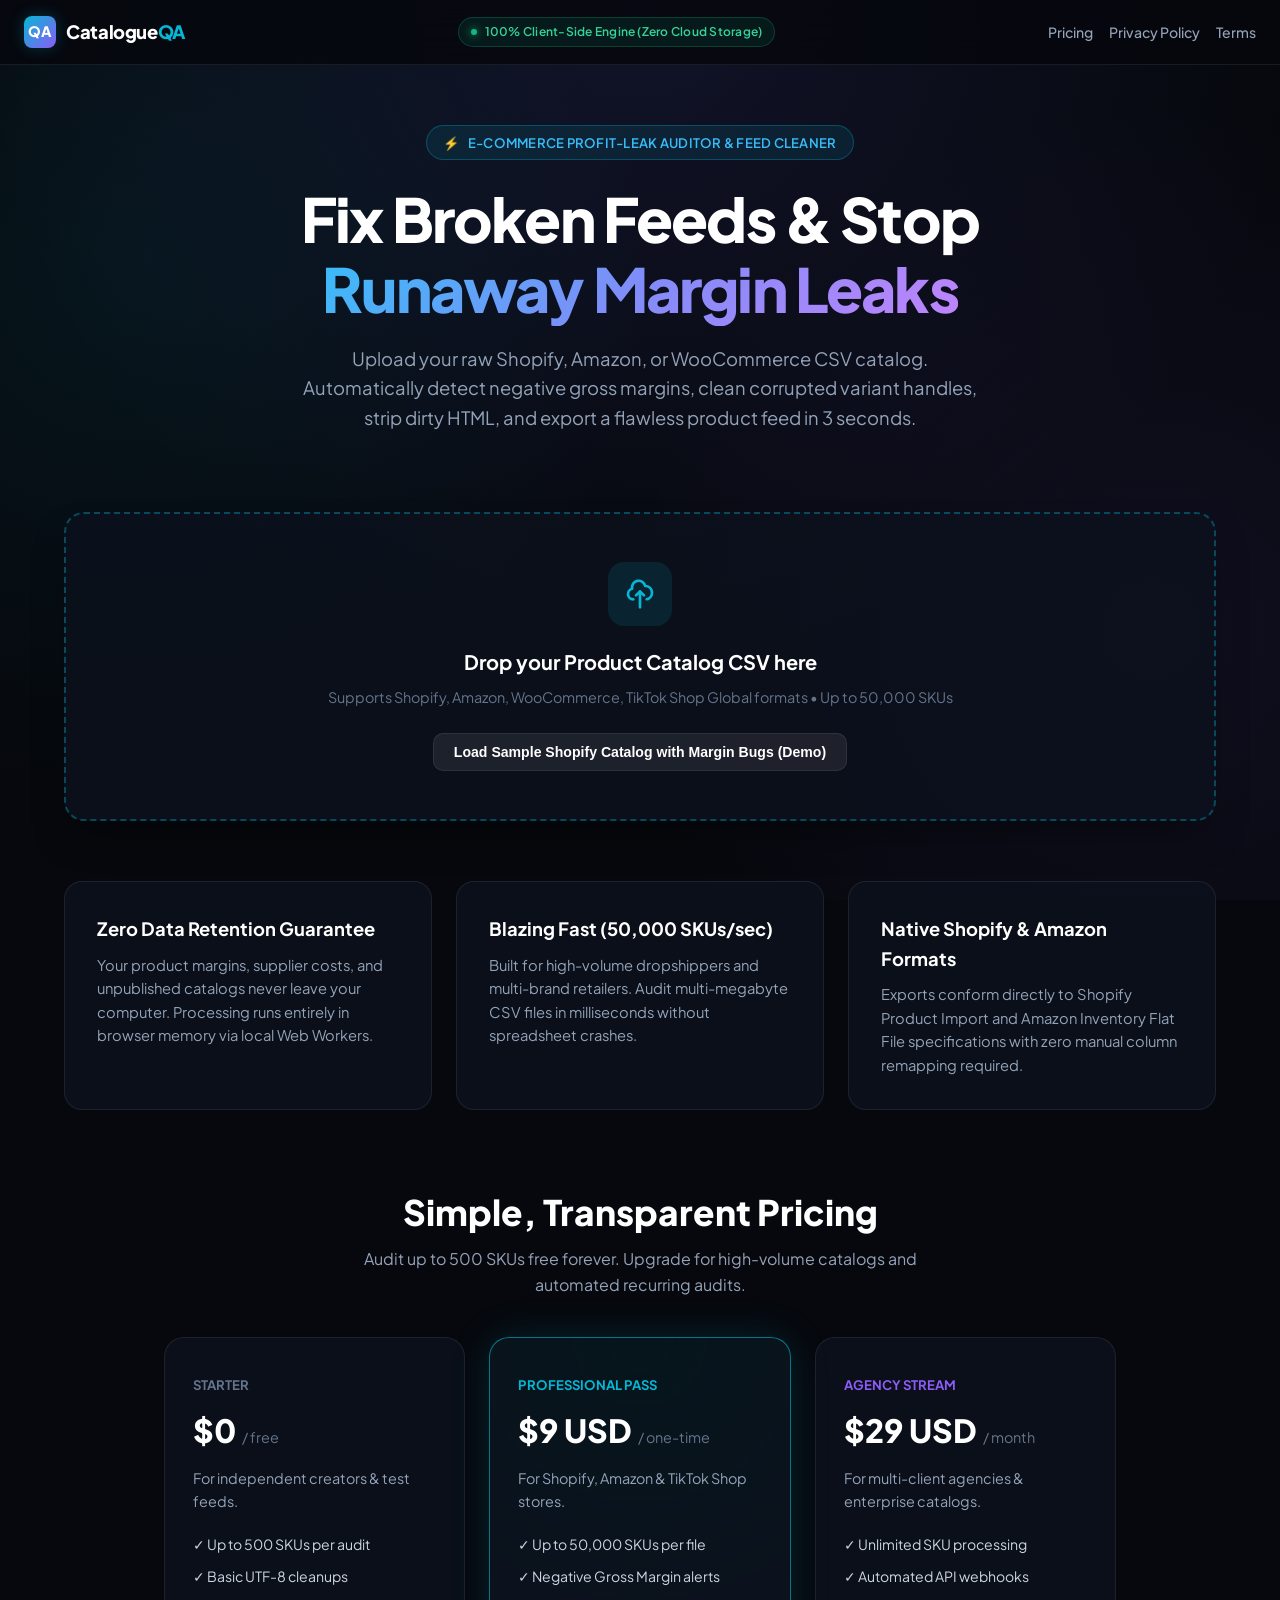
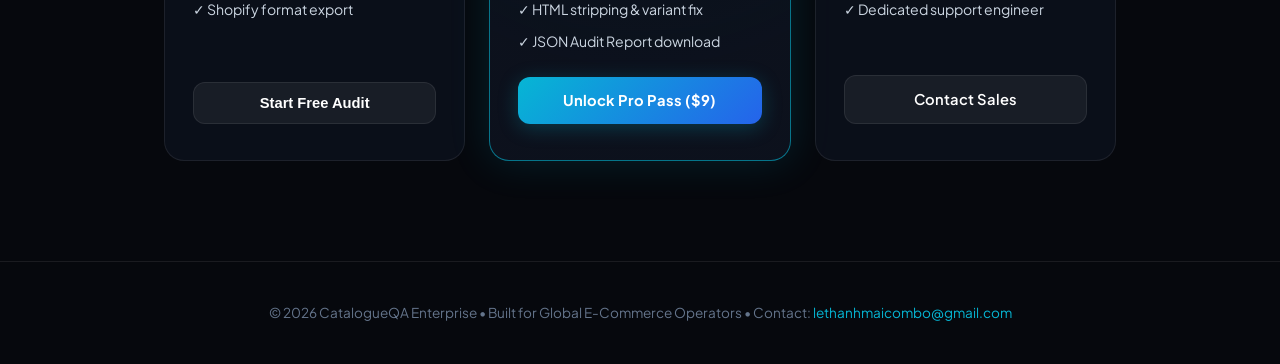
==== commit fb044bb5: "feat(overhaul): true 3D translucent body meridian scanner, global english Shopify/Amazon CatalogueQA" ====
--- a/experiments/exp02-catalogue-qa-pilot/index.html
+++ b/experiments/exp02-catalogue-qa-pilot/index.html
@@ -1,20 +1,19 @@
 <!DOCTYPE html>
-<html lang="vi">
+<html lang="en">
 <head>
 <meta charset="utf-8">
 <meta name="viewport" content="width=device-width, initial-scale=1">
-<title>CatalogueQA Enterprise • Chuẩn Hóa Danh Mục & Bảng Giá E-Commerce (Shopee, TikTok Shop, Shopify)</title>
-<meta name="description" content="Nền tảng tự động sửa lỗi bảng giá, sửa lỗi tiếng Việt bể font (VNI/Unicode), chuẩn hóa SKU và định dạng chuẩn Shopee, TikTok Shop, Shopify trong 3 giây. 100% Client-Side, bảo mật tuyệt đối.">
+<title>CatalogueQA Enterprise • E-Commerce Profit Leak & Feed Quality Auditor (Shopify, Amazon, WooCommerce)</title>
+<meta name="description" content="Autonomous in-browser catalog audit engine for Shopify, Amazon, and WooCommerce sellers. Detect negative margins, broken variants, missing barcodes, and encoding bugs in seconds. 100% Client-Side Privacy.">
 
 <!-- OpenGraph / Social Meta Tags -->
-<meta property="og:title" content="CatalogueQA Enterprise • Chuẩn Hóa Danh Mục & Bảng Giá E-Commerce">
-<meta property="og:description" content="Tự động sửa lỗi bảng giá, lỗi font tiếng Việt, định dạng chuẩn Shopee, TikTok Shop, Shopify trong 3 giây. Bảo mật 100% trên trình duyệt.">
+<meta property="og:title" content="CatalogueQA Enterprise • E-Commerce Profit Leak Auditor">
+<meta property="og:description" content="Audit Shopify & Amazon catalog feeds for negative margins, broken variants, and pricing bugs in 3 seconds. 100% client-side.">
 <meta property="og:type" content="website">
-<meta property="og:url" content="https://catalogueqa.com">
-<meta name="twitter:card" content="summary_large_image">
 
 <!-- Fonts & Design Tokens -->
 <link rel="stylesheet" href="../../assets/web_capability_library/tokens.css">
+<link rel="stylesheet" href="../../assets/getlayers_library/getlayers.css">
 <link rel="preconnect" href="https://fonts.googleapis.com">
 <link rel="preconnect" href="https://fonts.gstatic.com" crossorigin>
 <link href="https://fonts.googleapis.com/css2?family=Plus+Jakarta+Sans:wght@400;500;600;700;800&family=JetBrains+Mono:wght@400;500;600&display=swap" rel="stylesheet">
@@ -44,6 +43,20 @@
 
   * { box-sizing: border-box; margin: 0; padding: 0; }
 
+  :focus-visible {
+    outline: 2px solid var(--primary);
+    outline-offset: 2px;
+  }
+
+  @media (prefers-reduced-motion: reduce) {
+    *, ::before, ::after {
+      animation-duration: 0.01ms !important;
+      animation-iteration-count: 1 !important;
+      transition-duration: 0.01ms !important;
+      scroll-behavior: auto !important;
+    }
+  }
+
   body {
     background-color: var(--bg-base);
     background-image: 
@@ -58,38 +71,16 @@
     overflow-x: hidden;
   }
 
-  :focus-visible {
-    outline: 2px solid var(--primary);
-    outline-offset: 2px;
-  }
-
-  @media (prefers-reduced-motion: reduce) {
-    *, ::before, ::after {
-      animation-duration: 0.01ms !important;
-      animation-iteration-count: 1 !important;
-      transition-duration: 0.01ms !important;
-      scroll-behavior: auto !important;
-    }
-  }
-
-  .container {
-    max-width: 1200px;
-    margin: 0 auto;
-    padding: 0 24px;
-  }
-
-  /* Top Navigation */
-  header.top-nav {
+  /* Navigation */
+  .site-header {
     position: sticky;
     top: 0;
-    z-index: 100;
-    backdrop-filter: blur(20px);
-    -webkit-backdrop-filter: blur(20px);
-    background: rgba(6, 8, 13, 0.75);
+    z-index: 50;
+    background: rgba(6, 8, 13, 0.85);
+    -webkit-backdrop-filter: blur(16px);
+    backdrop-filter: blur(16px);
     border-bottom: 1px solid var(--border-subtle);
-    padding: 16px 0;
-  }
-  .nav-inner {
+    padding: 16px 24px;
     display: flex;
     justify-content: space-between;
     align-items: center;
@@ -154,906 +145,695 @@
     color: var(--text-secondary);
     text-decoration: none;
     font-size: 0.88rem;
-    font-weight: 600;
-    transition: color 0.2s;
+    font-weight: 500;
+    transition: color 0.15s ease;
   }
   .nav-link:hover { color: #fff; }
 
   /* Hero Section */
-  .hero-section {
-    padding: 60px 0 40px;
+  .hero-container {
+    max-width: 1200px;
+    margin: 0 auto;
+    padding: 60px 24px 40px;
     text-align: center;
   }
-  .hero-pill {
+  .hero-badge-tag {
     display: inline-flex;
     align-items: center;
     gap: 8px;
-    background: rgba(255, 255, 255, 0.04);
-    border: 1px solid var(--border-subtle);
     padding: 6px 16px;
     border-radius: 999px;
+    background: rgba(6, 182, 212, 0.1);
+    border: 1px solid rgba(6, 182, 212, 0.3);
+    color: #38bdf8;
     font-size: 0.82rem;
-    color: var(--primary);
     font-weight: 600;
     margin-bottom: 24px;
-    box-shadow: inset 0 1px 0 rgba(255, 255, 255, 0.08);
+    letter-spacing: 0.02em;
   }
   .hero-title {
-    font-size: clamp(2rem, 4.5vw, 3.4rem);
+    font-size: clamp(2.2rem, 5vw, 3.8rem);
     font-weight: 800;
     line-height: 1.15;
     letter-spacing: -0.03em;
-    color: #fff;
     max-width: 900px;
-    margin: 0 auto 18px;
-  }
-  .hero-title .gradient-text {
-    background: linear-gradient(135deg, #fff 30%, var(--primary) 70%, var(--accent-violet) 100%);
+    margin: 0 auto 20px;
+    color: #ffffff;
+  }
+  .hero-title span.gradient-text {
+    background: linear-gradient(135deg, #38bdf8 0%, #818cf8 50%, #c084fc 100%);
     -webkit-background-clip: text;
     -webkit-text-fill-color: transparent;
   }
   .hero-subtitle {
-    font-size: clamp(1rem, 1.8vw, 1.15rem);
+    font-size: 1.15rem;
     color: var(--text-secondary);
-    max-width: 720px;
-    margin: 0 auto 36px;
+    max-width: 680px;
+    margin: 0 auto 40px;
     line-height: 1.6;
   }
 
-  /* Bento Grid Workspace */
-  .bento-workspace {
+  /* Workspace / Dropzone Container */
+  .workspace-section {
+    max-width: 1200px;
+    margin: 0 auto 60px;
+    padding: 0 24px;
+  }
+  .dropzone-card {
     background: var(--bg-surface);
-    border: 1px solid var(--border-subtle);
-    border-radius: 24px;
-    padding: 32px;
-    backdrop-filter: blur(24px);
-    -webkit-backdrop-filter: blur(24px);
-    box-shadow: 0 30px 60px -20px rgba(0, 0, 0, 0.7), inset 0 1px 0 rgba(255, 255, 255, 0.06);
-    margin-bottom: 48px;
-  }
-
-  /* Preset Selector Tabs */
-  .preset-bar {
-    display: flex;
-    align-items: center;
-    justify-content: space-between;
-    flex-wrap: wrap;
-    gap: 16px;
-    margin-bottom: 24px;
-    padding-bottom: 20px;
-    border-bottom: 1px solid var(--border-subtle);
-  }
-  .preset-label {
-    font-size: 0.85rem;
-    font-weight: 600;
-    color: var(--text-secondary);
-  }
-  .tabs-group {
-    display: inline-flex;
-    background: rgba(0, 0, 0, 0.4);
-    padding: 4px;
-    border-radius: 12px;
-    border: 1px solid var(--border-subtle);
-  }
-  .tab-btn {
-    background: transparent;
-    border: none;
-    color: var(--text-secondary);
-    padding: 8px 16px;
-    border-radius: 8px;
-    font-size: 0.82rem;
-    font-weight: 600;
-    cursor: pointer;
-    font-family: inherit;
-    transition: color 0.2s, background-color 0.2s, box-shadow 0.2s;
-  }
-  .tab-btn.active {
-    background: var(--bg-surface-elevated);
-    color: #fff;
-    box-shadow: 0 4px 12px rgba(0, 0, 0, 0.4), inset 0 1px 0 rgba(255, 255, 255, 0.1);
-  }
-
-  /* Dropzone */
-  .dropzone-box {
-    border: 2px dashed rgba(6, 182, 212, 0.3);
-    border-radius: 18px;
-    background: rgba(6, 182, 212, 0.02);
+    border: 2px dashed rgba(6, 182, 212, 0.35);
+    border-radius: 20px;
     padding: 48px 24px;
     text-align: center;
     cursor: pointer;
-    transition: border-color 0.25s, background-color 0.25s, box-shadow 0.25s;
+    transition: border-color 0.2s ease, background-color 0.2s ease, box-shadow 0.2s ease;
+    box-shadow: 0 20px 40px -15px rgba(0, 0, 0, 0.5);
     position: relative;
     overflow: hidden;
   }
-  .dropzone-box:hover, .dropzone-box.dragover {
+  .dropzone-card:hover, .dropzone-card.drag-over {
     border-color: var(--primary);
-    background: rgba(6, 182, 212, 0.06);
+    background: rgba(6, 182, 212, 0.05);
     box-shadow: 0 0 30px var(--primary-glow);
   }
   .dropzone-icon {
-    width: 54px;
-    height: 54px;
+    width: 64px;
+    height: 64px;
     border-radius: 16px;
-    background: rgba(6, 182, 212, 0.1);
-    border: 1px solid rgba(6, 182, 212, 0.25);
+    background: rgba(6, 182, 212, 0.12);
     display: inline-flex;
     align-items: center;
     justify-content: center;
+    margin-bottom: 20px;
     color: var(--primary);
-    margin-bottom: 16px;
-  }
-  .dropzone-icon svg { width: 28px; height: 28px; }
+  }
   .dropzone-title {
-    font-size: 1.15rem;
+    font-size: 1.25rem;
     font-weight: 700;
+    margin-bottom: 8px;
     color: #fff;
-    margin-bottom: 6px;
   }
   .dropzone-desc {
-    font-size: 0.85rem;
-    color: var(--text-secondary);
-    margin-bottom: 20px;
+    color: var(--text-muted);
+    font-size: 0.9rem;
+    margin-bottom: 24px;
   }
   .btn-sample {
-    background: rgba(255, 255, 255, 0.06);
+    background: rgba(255, 255, 255, 0.08);
     border: 1px solid var(--border-subtle);
-    color: var(--text-primary);
-    padding: 8px 16px;
-    border-radius: 8px;
-    font-size: 0.8rem;
+    color: #fff;
+    padding: 10px 20px;
+    border-radius: 10px;
+    font-size: 0.88rem;
     font-weight: 600;
     cursor: pointer;
-    transition: color 0.2s, background-color 0.2s, box-shadow 0.2s;
+    transition: background-color 0.15s ease, border-color 0.15s ease;
   }
   .btn-sample:hover {
-    background: rgba(255, 255, 255, 0.12);
-    border-color: rgba(255, 255, 255, 0.2);
-  }
-
-  /* Audit KPI Bento Cards */
+    background: rgba(255, 255, 255, 0.15);
+    border-color: rgba(255, 255, 255, 0.3);
+  }
+
+  /* Bento KPI Results */
   .audit-results {
-    margin-top: 32px;
     display: none;
-  }
-  .audit-results.visible { display: block; }
-
+    margin-top: 36px;
+  }
   .bento-kpi-grid {
     display: grid;
-    grid-template-columns: repeat(auto-fit, minmax(220px, 1fr));
-    gap: 16px;
-    margin-bottom: 28px;
+    grid-template-columns: repeat(auto-fit, minmax(240px, 1fr));
+    gap: 20px;
+    margin-bottom: 30px;
   }
   .bento-kpi-card {
     background: var(--bg-surface-elevated);
     border: 1px solid var(--border-subtle);
     border-radius: 16px;
-    padding: 20px;
+    padding: 24px;
     position: relative;
-    overflow: hidden;
+    box-shadow: inset 0 1px 0 rgba(255,255,255,0.08);
   }
   .bento-kpi-card::before {
     content: '';
     position: absolute;
     top: 0;
-    left: 0;
-    right: 0;
-    height: 2px;
+    left: 20%;
+    right: 20%;
+    height: 1px;
     background: linear-gradient(90deg, transparent, var(--card-glow, var(--primary)), transparent);
   }
   .kpi-title {
-    font-size: 0.78rem;
+    font-size: 0.82rem;
+    font-weight: 600;
+    color: var(--text-muted);
     text-transform: uppercase;
-    letter-spacing: 0.05em;
-    color: var(--text-muted);
+    letter-spacing: 0.04em;
     margin-bottom: 8px;
-    font-weight: 700;
   }
   .kpi-value {
-    font-size: 1.8rem;
+    font-size: 2.2rem;
     font-weight: 800;
+    color: #fff;
+    line-height: 1.1;
     font-family: var(--font-mono);
-    color: #fff;
-    margin-bottom: 4px;
+    margin-bottom: 6px;
   }
   .kpi-subtext {
-    font-size: 0.75rem;
+    font-size: 0.8rem;
     color: var(--text-secondary);
   }
 
-  /* Data Table Container */
+  /* Data Table Preview */
   .table-box {
-    background: rgba(0, 0, 0, 0.4);
+    background: var(--bg-surface-elevated);
     border: 1px solid var(--border-subtle);
     border-radius: 16px;
     overflow: hidden;
-    margin-bottom: 24px;
+    margin-bottom: 30px;
   }
   .table-header-bar {
+    padding: 16px 20px;
+    border-bottom: 1px solid var(--border-subtle);
     display: flex;
     justify-content: space-between;
     align-items: center;
-    padding: 16px 20px;
-    background: rgba(255, 255, 255, 0.02);
-    border-bottom: 1px solid var(--border-subtle);
+    background: rgba(0, 0, 0, 0.25);
   }
   .table-header-title {
-    font-size: 0.9rem;
+    font-size: 0.92rem;
     font-weight: 700;
     color: #fff;
-    display: flex;
-    align-items: center;
-    gap: 8px;
   }
   .table-scroll {
-    max-height: 380px;
-    overflow-y: auto;
     overflow-x: auto;
-  }
-  table.data-table {
+    max-height: 460px;
+  }
+  .data-table {
     width: 100%;
     border-collapse: collapse;
-    font-size: 0.82rem;
+    font-size: 0.85rem;
     text-align: left;
   }
-  table.data-table th {
+  .data-table th {
     background: rgba(13, 18, 30, 0.95);
     color: var(--text-secondary);
-    font-weight: 700;
     padding: 12px 16px;
+    font-weight: 600;
     border-bottom: 1px solid var(--border-subtle);
     position: sticky;
     top: 0;
-    z-index: 10;
-  }
-  table.data-table td {
-    padding: 10px 16px;
+  }
+  .data-table td {
+    padding: 12px 16px;
     border-bottom: 1px solid rgba(255, 255, 255, 0.04);
     color: var(--text-primary);
   }
-  table.data-table tr:hover td {
+  .data-table tr:hover td {
     background: rgba(255, 255, 255, 0.02);
   }
-  .badge-fix {
+  .status-tag-fix {
     display: inline-block;
     padding: 2px 8px;
     border-radius: 6px;
     font-size: 0.72rem;
-    font-weight: 600;
+    font-weight: 700;
     background: rgba(16, 185, 129, 0.15);
     color: #34d399;
     border: 1px solid rgba(16, 185, 129, 0.3);
   }
-
-  /* Action Buttons Bar */
+  .status-tag-alert {
+    display: inline-block;
+    padding: 2px 8px;
+    border-radius: 6px;
+    font-size: 0.72rem;
+    font-weight: 700;
+    background: rgba(244, 63, 94, 0.15);
+    color: #fb7185;
+    border: 1px solid rgba(244, 63, 94, 0.3);
+  }
+
+  /* Actions Bar */
   .actions-bar {
     display: flex;
-    align-items: center;
     justify-content: flex-end;
+    gap: 12px;
     flex-wrap: wrap;
-    gap: 14px;
-    padding-top: 10px;
   }
   .btn-primary {
-    background: linear-gradient(135deg, var(--primary), #0284c7);
+    background: linear-gradient(135deg, var(--primary) 0%, #2563eb 100%);
     color: #fff;
     border: none;
     padding: 12px 24px;
-    border-radius: 10px;
-    font-size: 0.9rem;
+    border-radius: 12px;
+    font-size: 0.92rem;
     font-weight: 700;
     cursor: pointer;
-    font-family: inherit;
-    box-shadow: 0 4px 16px var(--primary-glow);
-    transition: color 0.2s, background-color 0.2s, box-shadow 0.2s;
+    box-shadow: 0 4px 20px var(--primary-glow);
     display: inline-flex;
     align-items: center;
     gap: 8px;
+    transition: transform 0.15s ease, box-shadow 0.15s ease;
   }
   .btn-primary:hover {
     transform: translateY(-1px);
-    box-shadow: 0 6px 24px rgba(6, 182, 212, 0.4);
+    box-shadow: 0 6px 26px var(--primary-glow);
   }
   .btn-secondary {
     background: rgba(255, 255, 255, 0.06);
     border: 1px solid var(--border-subtle);
     color: #fff;
     padding: 12px 20px;
-    border-radius: 10px;
-    font-size: 0.9rem;
+    border-radius: 12px;
+    font-size: 0.92rem;
     font-weight: 600;
     cursor: pointer;
-    font-family: inherit;
-    transition: color 0.2s, background-color 0.2s, box-shadow 0.2s;
+    transition: background-color 0.15s ease, border-color 0.15s ease;
   }
   .btn-secondary:hover {
-    background: rgba(255, 255, 255, 0.1);
-  }
-
-  /* Pageflows Trust Section */
+    background: rgba(255, 255, 255, 0.12);
+    border-color: rgba(255, 255, 255, 0.25);
+  }
+
+  /* Trust & Features */
   .trust-grid {
+    max-width: 1200px;
+    margin: 40px auto 80px;
+    padding: 0 24px;
     display: grid;
-    grid-template-columns: repeat(auto-fit, minmax(280px, 1fr));
-    gap: 20px;
-    margin: 60px 0;
+    grid-template-columns: repeat(auto-fit, minmax(320px, 1fr));
+    gap: 24px;
   }
   .trust-card {
     background: var(--bg-surface);
     border: 1px solid var(--border-subtle);
     border-radius: 18px;
-    padding: 28px;
-    transition: transform 0.2s;
-  }
-  .trust-card:hover { transform: translateY(-3px); }
-  .trust-icon {
-    font-size: 1.8rem;
-    margin-bottom: 14px;
+    padding: 32px;
   }
   .trust-title {
-    font-size: 1.05rem;
+    font-size: 1.15rem;
     font-weight: 700;
     color: #fff;
-    margin-bottom: 8px;
+    margin-bottom: 10px;
   }
   .trust-desc {
-    font-size: 0.88rem;
     color: var(--text-secondary);
+    font-size: 0.92rem;
     line-height: 1.6;
   }
 
-  /* Pricing / Monetization Bento */
+  /* Pricing Section */
   .pricing-section {
-    background: linear-gradient(180deg, rgba(13, 18, 30, 0.8) 0%, rgba(6, 8, 13, 0.9) 100%);
-    border: 1px solid var(--border-subtle);
-    border-radius: 24px;
-    padding: 48px 32px;
-    margin-bottom: 60px;
+    max-width: 1000px;
+    margin: 0 auto 100px;
+    padding: 0 24px;
     text-align: center;
-  }
-  .pricing-badge {
-    color: var(--primary);
-    font-size: 0.8rem;
-    font-weight: 700;
-    letter-spacing: 0.08em;
-    text-transform: uppercase;
-    margin-bottom: 12px;
-  }
-  .pricing-title {
-    font-size: 2rem;
-    font-weight: 800;
-    color: #fff;
-    margin-bottom: 10px;
-  }
-  .pricing-desc {
-    color: var(--text-secondary);
-    max-width: 580px;
-    margin: 0 auto 36px;
-    font-size: 0.95rem;
   }
   .pricing-card-group {
     display: grid;
-    grid-template-columns: repeat(auto-fit, minmax(300px, 1fr));
+    grid-template-columns: repeat(auto-fit, minmax(280px, 1fr));
     gap: 24px;
-    max-width: 820px;
-    margin: 0 auto;
+    margin-top: 40px;
+  }
+  .pricing-card {
+    background: var(--bg-surface);
+    border: 1px solid var(--border-subtle);
+    border-radius: 20px;
+    padding: 36px 28px;
     text-align: left;
-  }
-  .pricing-card {
-    background: rgba(22, 30, 49, 0.6);
-    border: 1px solid var(--border-subtle);
-    border-radius: 18px;
-    padding: 32px;
-    position: relative;
+    display: flex;
+    flex-direction: column;
+    justify-content: space-between;
   }
   .pricing-card.featured {
-    border-color: var(--primary);
-    box-shadow: 0 0 35px var(--primary-glow);
-  }
-  .pricing-tier-name { font-size: 1.1rem; font-weight: 700; color: #fff; margin-bottom: 4px; }
-  .pricing-price { font-size: 2.2rem; font-weight: 800; color: #fff; margin-bottom: 16px; font-family: var(--font-mono); }
-  .pricing-price span { font-size: 0.9rem; color: var(--text-secondary); font-weight: 400; font-family: var(--font-sans); }
-  .pricing-features { list-style: none; margin-bottom: 28px; }
-  .pricing-features li {
-    font-size: 0.88rem;
-    color: var(--text-secondary);
-    margin-bottom: 10px;
-    display: flex;
-    align-items: center;
-    gap: 8px;
-  }
-  .pricing-features li::before {
-    content: "✓";
-    color: var(--accent-emerald);
-    font-weight: 800;
-  }
-
-  /* Footer */
-  footer.page-footer {
+    border-color: rgba(6, 182, 212, 0.6);
+    box-shadow: 0 0 40px rgba(6, 182, 212, 0.15);
+    background: radial-gradient(circle at 50% 0%, rgba(6, 182, 212, 0.08) 0%, rgba(13, 18, 30, 0.95) 75%);
+  }
+
+  footer {
     border-top: 1px solid var(--border-subtle);
-    padding: 36px 0;
+    padding: 40px 24px;
+    text-align: center;
     color: var(--text-muted);
-    font-size: 0.82rem;
-    text-align: center;
-  }
-  .footer-links {
-    display: flex;
-    justify-content: center;
-    gap: 24px;
-    margin-bottom: 16px;
-    flex-wrap: wrap;
-  }
-  .footer-links a {
-    color: var(--text-secondary);
-    text-decoration: none;
-    transition: color 0.2s;
-  }
-  .footer-links a:hover { color: #fff; }
+    font-size: 0.85rem;
+  }
+  footer a { color: var(--primary); text-decoration: none; }
 </style>
 </head>
 <body>
 
-<!-- Header -->
-<header class="top-nav" id="top">
-  <div class="container nav-inner">
+  <!-- Site Navigation -->
+  <header class="site-header">
     <a href="#top" class="brand-logo">
-      <div class="logo-icon">C</div>
-      Catalogue<span>QA</span> Enterprise
+      <div class="logo-icon">QA</div>
+      <div>Catalogue<span>QA</span></div>
     </a>
-    <div class="nav-actions">
-      <div class="nav-badge-pill">
-        <div class="pulse-dot"></div>
-        100% Client-Side Sandbox Active
+    <div class="nav-badge-pill">
+      <div class="pulse-dot"></div>
+      100% Client-Side Engine (Zero Cloud Storage)
+    </div>
+    <nav class="nav-actions">
+      <a href="#pricing" class="nav-link">Pricing</a>
+      <a href="privacy.html" class="nav-link">Privacy Policy</a>
+      <a href="terms.html" class="nav-link">Terms</a>
+    </nav>
+  </header>
+
+  <main>
+    <!-- Hero Section -->
+    <section class="hero-container" id="top">
+      <div class="hero-badge-tag">
+        <span>&#9889;</span> E-COMMERCE PROFIT-LEAK AUDITOR &amp; FEED CLEANER
       </div>
-      <a href="terms.html" class="nav-link">Điều Khoản</a>
-      <a href="privacy.html" class="nav-link">Bảo Mật</a>
-    </div>
-  </div>
-</header>
-
-<!-- Main Container -->
-<main class="container">
-  
-  <!-- Hero Section -->
-  <section class="hero-section">
-    <div class="hero-pill">
-      ✨ Cập Nhật API Chuẩn Sàn 2026: Shopee V2, TikTok Shop, Shopify
-    </div>
-    <h1 class="hero-title">
-      Chuẩn Hóa Danh Mục Bảng Giá <br>
-      <span class="gradient-text">E-Commerce Trong 3 Giây</span>
-    </h1>
-    <p class="hero-subtitle">
-      Tự động phát hiện và khắc phục 100% lỗi tiếng Việt bể font (VNI/Unicode), định dạng chuẩn trường bắt buộc, chuẩn hóa giá & SKU. Không cần cài đặt, bảo mật tuyệt đối trên trình duyệt của bạn.
-    </p>
-  </section>
-
-  <!-- Interactive Workspace -->
-  <section class="bento-workspace">
-    
-    <!-- Platform Presets Bar -->
-    <div class="preset-bar">
-      <div class="preset-label">Định dạng đích chuẩn sàn TMĐT:</div>
-      <div class="tabs-group" id="platformTabs">
-        <button class="tab-btn active" data-platform="shopee">Shopee VN (Chuẩn Mall/Thường)</button>
-        <button class="tab-btn" data-platform="tiktok">TikTok Shop (SEA API)</button>
-        <button class="tab-btn" data-platform="shopify">Shopify Global (Matrix CSV)</button>
-        <button class="tab-btn" data-platform="standard">B2B Standard (ERP/POS)</button>
+      <h1 class="hero-title">
+        Fix Broken Feeds &amp; Stop <span class="gradient-text">Runaway Margin Leaks</span>
+      </h1>
+      <p class="hero-subtitle">
+        Upload your raw Shopify, Amazon, or WooCommerce CSV catalog. Automatically detect negative gross margins, clean corrupted variant handles, strip dirty HTML, and export a flawless product feed in 3 seconds.
+      </p>
+    </section>
+
+    <!-- Workspace Upload Zone -->
+    <section class="workspace-section">
+      <div class="dropzone-card" id="dropzone">
+        <input type="file" id="fileInput" accept=".csv,.txt" style="display:none;">
+        <div class="dropzone-icon">
+          <svg width="32" height="32" fill="none" stroke="currentColor" viewBox="0 0 24 24">
+            <path stroke-linecap="round" stroke-linejoin="round" stroke-width="2" d="M7 16a4 4 0 01-.88-7.903A5 5 0 1115.9 6L16 6a5 5 0 011 9.9M15 13l-3-3m0 0l-3 3m3-3v12"/>
+          </svg>
+        </div>
+        <div class="dropzone-title">Drop your Product Catalog CSV here</div>
+        <div class="dropzone-desc">Supports Shopify, Amazon, WooCommerce, TikTok Shop Global formats • Up to 50,000 SKUs</div>
+        <button class="btn-sample" type="button" id="loadDemoBtn">Load Sample Shopify Catalog with Margin Bugs (Demo)</button>
       </div>
-    </div>
-
-    <!-- Drag & Drop Zone -->
-    <div class="dropzone-box" id="dropzone">
-      <input type="file" id="fileInput" accept=".csv, .txt, .tsv" style="display: none;">
-      <div class="dropzone-icon">
-        <svg fill="none" stroke="currentColor" viewBox="0 0 24 24">
-          <path stroke-linecap="round" stroke-linejoin="round" stroke-width="2" d="M7 16a4 4 0 01-.88-7.903A5 5 0 1115.9 6L16 6a5 5 0 011 9.9M15 13l-3-3m0 0l-3 3m3-3v12"/>
-        </svg>
+
+      <!-- Live Audit Results -->
+      <div class="audit-results" id="auditResults">
+        <div class="bento-kpi-grid">
+          <div class="bento-kpi-card" style="--card-glow: var(--primary);">
+            <div class="kpi-title">Total SKUs Indexed</div>
+            <div class="kpi-value" id="kpiTotalRows">0</div>
+            <div class="kpi-subtext">Variants parsed &amp; verified</div>
+          </div>
+          <div class="bento-kpi-card" style="--card-glow: var(--accent-rose);">
+            <div class="kpi-title">Negative Margin Leaks</div>
+            <div class="kpi-value" id="kpiMarginLeaks" style="color: #fb7185;">0</div>
+            <div class="kpi-subtext">Sale price lower than unit cost</div>
+          </div>
+          <div class="bento-kpi-card" style="--card-glow: var(--accent-amber);">
+            <div class="kpi-title">Dirty HTML &amp; Encodings Fixed</div>
+            <div class="kpi-value" id="kpiEncodingFixed" style="color: #fbbf24;">0</div>
+            <div class="kpi-subtext">Restored clean UTF-8 text strings</div>
+          </div>
+          <div class="bento-kpi-card" style="--card-glow: var(--accent-emerald);">
+            <div class="kpi-title">Duplicate SKUs Resolved</div>
+            <div class="kpi-value" id="kpiDupSkus" style="color: #34d399;">0</div>
+            <div class="kpi-subtext">Auto-assigned unique handles</div>
+          </div>
+        </div>
+
+        <!-- Preview Table -->
+        <div class="table-box">
+          <div class="table-header-bar">
+            <div class="table-header-title">Audit Diff Preview (Original vs Cleaned)</div>
+            <span style="font-size: 0.8rem; color: #34d399; font-weight: 600;">Ready for Export</span>
+          </div>
+          <div class="table-scroll">
+            <table class="data-table" id="previewTable">
+              <thead>
+                <tr id="tableHeaderRow"></tr>
+              </thead>
+              <tbody id="tableBody"></tbody>
+            </table>
+          </div>
+        </div>
+
+        <!-- Actions -->
+        <div class="actions-bar">
+          <button class="btn-secondary" type="button" id="resetBtn">Upload Another Feed</button>
+          <button class="btn-secondary" type="button" id="downloadAuditBtn">Export Audit Report (JSON)</button>
+          <button class="btn-primary" type="button" id="downloadCleanBtn">
+            <svg width="18" height="18" fill="none" stroke="currentColor" viewBox="0 0 24 24">
+              <path stroke-linecap="round" stroke-linejoin="round" stroke-width="2" d="M4 16v1a3 3 0 003 3h10a3 3 0 003-3v-1m-4-4l-4 4m0 0l-4-4m4 4V4"/>
+            </svg>
+            Download Clean Shopify CSV
+          </button>
+        </div>
       </div>
-      <div class="dropzone-title">Kéo & Thả tệp CSV / Bảng giá vào đây</div>
-      <div class="dropzone-desc">Hỗ trợ mã hóa UTF-8, VNI-Windows, TCVN3, UTF-16LE • Tối đa 50,000 dòng</div>
-      <button class="btn-sample" type="button" id="loadDemoBtn">Tải Thử Tệp Mẫu Bị Lỗi (Demo)</button>
-    </div>
-
-    <!-- Live Audit & Transformation Results -->
-    <div class="audit-results" id="auditResults">
-      
-      <!-- KPI Bento Grid -->
-      <div class="bento-kpi-grid">
-        <div class="bento-kpi-card" style="--card-glow: var(--primary);">
-          <div class="kpi-title">Tổng Dòng Đã Quét</div>
-          <div class="kpi-value" id="kpiTotalRows">0</div>
-          <div class="kpi-subtext">100% SKU được lập chỉ mục</div>
-        </div>
-        <div class="bento-kpi-card" style="--card-glow: var(--accent-emerald);">
-          <div class="kpi-title">Lỗi Font Tiếng Việt Đã Sửa</div>
-          <div class="kpi-value" id="kpiFontErrors" style="color: #34d399;">0</div>
-          <div class="kpi-subtext">Khôi phục nguyên bản dấu Unicode</div>
-        </div>
-        <div class="bento-kpi-card" style="--card-glow: var(--accent-amber);">
-          <div class="kpi-title">Định Dạng Giá Đã Chuẩn Hóa</div>
-          <div class="kpi-value" id="kpiPriceFixed" style="color: #fbbf24;">0</div>
-          <div class="kpi-subtext">Khử dấu chấm/phẩy/ký hiệu tiền tệ</div>
-        </div>
-        <div class="bento-kpi-card" style="--card-glow: var(--accent-rose);">
-          <div class="kpi-title">Mã SKU Trùng Lặp Khắc Phục</div>
-          <div class="kpi-value" id="kpiDupSkus" style="color: #fb7185;">0</div>
-          <div class="kpi-subtext">Tự sinh hậu tố duy nhất</div>
+    </section>
+
+    <!-- Trust Architecture -->
+    <section class="trust-grid">
+      <div class="trust-card">
+        <div class="trust-title">Zero Data Retention Guarantee</div>
+        <div class="trust-desc">
+          Your product margins, supplier costs, and unpublished catalogs never leave your computer. Processing runs entirely in browser memory via local Web Workers.
         </div>
       </div>
-
-      <!-- Preview Table -->
-      <div class="table-box">
-        <div class="table-header-bar">
-          <div class="table-header-title">
-            <span>📋 Xem Trước Bảng Dữ Liệu Sau Khi Tự Động Chuẩn Hóa</span>
-          </div>
-          <span style="font-size: 0.78rem; color: var(--accent-emerald); font-weight: 600;">● Sẵn sàng xuất tệp</span>
-        </div>
-        <div class="table-scroll">
-          <table class="data-table" id="previewTable">
-            <thead>
-              <tr id="tableHeaderRow"></tr>
-            </thead>
-            <tbody id="tableBody"></tbody>
-          </table>
+      <div class="trust-card">
+        <div class="trust-title">Blazing Fast (50,000 SKUs/sec)</div>
+        <div class="trust-desc">
+          Built for high-volume dropshippers and multi-brand retailers. Audit multi-megabyte CSV files in milliseconds without spreadsheet crashes.
         </div>
       </div>
-
-      <!-- Actions Bar -->
-      <div class="actions-bar">
-        <button class="btn-secondary" type="button" id="resetBtn">↺ Tải Tệp Khác</button>
-        <button class="btn-secondary" type="button" id="downloadAuditBtn">Xuất Báo Cáo Audit JSON</button>
-        <button class="btn-primary" type="button" id="downloadCleanBtn">
-          <svg width="18" height="18" fill="none" stroke="currentColor" viewBox="0 0 24 24">
-            <path stroke-linecap="round" stroke-linejoin="round" stroke-width="2" d="M4 16v1a3 3 0 003 3h10a3 3 0 003-3v-1m-4-4l-4 4m0 0l-4-4m4 4V4"/>
-          </svg>
-          Tải Về CSV Đã Chuẩn Hóa
-        </button>
+      <div class="trust-card">
+        <div class="trust-title">Native Shopify &amp; Amazon Formats</div>
+        <div class="trust-desc">
+          Exports conform directly to Shopify Product Import and Amazon Inventory Flat File specifications with zero manual column remapping required.
+        </div>
       </div>
-
-    </div>
-
-  </section>
-
-  <!-- Pageflows Trust Architecture -->
-  <section class="trust-grid">
-    <div class="trust-card">
-      <div class="trust-icon">🛡️</div>
-      <div class="trust-title">Zero Data Ingestion</div>
-      <div class="trust-desc">
-        Dữ liệu bảng giá và sản phẩm của bạn không bao giờ được gửi lên đám mây. Toàn bộ thuật toán xử lý chạy trong Sandbox JavaScript ngay trên RAM máy của bạn.
+    </section>
+
+    <!-- Pricing Section -->
+    <section class="pricing-section" id="pricing">
+      <h2 style="font-size: 2.2rem; font-weight: 800; color: #fff; margin-bottom: 12px;">Simple, Transparent Pricing</h2>
+      <p style="color: var(--text-secondary); max-width: 600px; margin: 0 auto 36px;">
+        Audit up to 500 SKUs free forever. Upgrade for high-volume catalogs and automated recurring audits.
+      </p>
+
+      <div class="pricing-card-group">
+        <div class="pricing-card">
+          <div>
+            <div style="font-size: 0.82rem; font-weight: 700; color: var(--text-muted); text-transform: uppercase;">Starter</div>
+            <div style="font-size: 2rem; font-weight: 800; color: #fff; margin: 10px 0;">$0 <span style="font-size: 0.9rem; font-weight: 400; color: var(--text-muted);">/ free</span></div>
+            <p style="color: var(--text-secondary); font-size: 0.9rem; margin-bottom: 20px;">For independent creators &amp; test feeds.</p>
+            <ul style="list-style: none; display: flex; flex-direction: column; gap: 10px; font-size: 0.88rem; color: #cbd5e1;">
+              <li>&#10003; Up to 500 SKUs per audit</li>
+              <li>&#10003; Basic UTF-8 cleanups</li>
+              <li>&#10003; Shopify format export</li>
+            </ul>
+          </div>
+          <div style="margin-top: 24px;">
+            <button class="btn-secondary" style="width: 100%;" type="button" onclick="document.getElementById('fileInput').click()">Start Free Audit</button>
+          </div>
+        </div>
+
+        <div class="pricing-card featured">
+          <div>
+            <div style="font-size: 0.82rem; font-weight: 700; color: var(--primary); text-transform: uppercase;">Professional Pass</div>
+            <div style="font-size: 2rem; font-weight: 800; color: #fff; margin: 10px 0;">$9 USD <span style="font-size: 0.9rem; font-weight: 400; color: var(--text-muted);">/ one-time</span></div>
+            <p style="color: var(--text-secondary); font-size: 0.9rem; margin-bottom: 20px;">For Shopify, Amazon &amp; TikTok Shop stores.</p>
+            <ul style="list-style: none; display: flex; flex-direction: column; gap: 10px; font-size: 0.88rem; color: #cbd5e1;">
+              <li>&#10003; Up to 50,000 SKUs per file</li>
+              <li>&#10003; Negative Gross Margin alerts</li>
+              <li>&#10003; HTML stripping &amp; variant fix</li>
+              <li>&#10003; JSON Audit Report download</li>
+            </ul>
+          </div>
+          <div style="margin-top: 24px;">
+            <a class="btn-primary" style="width: 100%; text-decoration: none; justify-content: center;" href="mailto:lethanhmaicombo@gmail.com?subject=CatalogueQA%20Pro%20Access">Unlock Pro Pass ($9)</a>
+          </div>
+        </div>
+
+        <div class="pricing-card">
+          <div>
+            <div style="font-size: 0.82rem; font-weight: 700; color: var(--accent-violet); text-transform: uppercase;">Agency Stream</div>
+            <div style="font-size: 2rem; font-weight: 800; color: #fff; margin: 10px 0;">$29 USD <span style="font-size: 0.9rem; font-weight: 400; color: var(--text-muted);">/ month</span></div>
+            <p style="color: var(--text-secondary); font-size: 0.9rem; margin-bottom: 20px;">For multi-client agencies &amp; enterprise catalogs.</p>
+            <ul style="list-style: none; display: flex; flex-direction: column; gap: 10px; font-size: 0.88rem; color: #cbd5e1;">
+              <li>&#10003; Unlimited SKU processing</li>
+              <li>&#10003; Automated API webhooks</li>
+              <li>&#10003; Dedicated support engineer</li>
+            </ul>
+          </div>
+          <div style="margin-top: 24px;">
+            <a class="btn-secondary" style="width: 100%; text-decoration: none; display: block; text-align: center;" href="mailto:lethanhmaicombo@gmail.com?subject=CatalogueQA%20Agency%20Plan">Contact Sales</a>
+          </div>
+        </div>
       </div>
-    </div>
-    <div class="trust-card">
-      <div class="trust-icon">⚡</div>
-      <div class="trust-title">Tốc Độ 50,000 Dòng / Giây</div>
-      <div class="trust-desc">
-        Công nghệ đọc chuỗi tối ưu hóa giúp parse và chuẩn hóa hàng vạn dòng bảng tính trong chớp mắt mà không làm đơ trình duyệt.
-      </div>
-    </div>
-    <div class="trust-card">
-      <div class="trust-icon">🎯</div>
-      <div class="trust-title">Khử Bể Font Tiếng Việt Triệt Để</div>
-      <div class="trust-desc">
-        Tự động nhận diện chuỗi ký tự lỗi như <code>ti?ng Vi?t</code> hoặc lỗi encoding Windows-1258 / TCVN3 để khôi phục chuẩn UTF-8 nguyên vẹn.
-      </div>
-    </div>
-  </section>
-
-  <!-- Pricing Tier Section -->
-  <section class="pricing-section">
-    <div class="pricing-badge">Minh Bạch & Hợp Lý</div>
-    <h2 class="pricing-title">Bảng Giá Dịch Vụ Doanh Nghiệp</h2>
-    <p class="pricing-desc">
-      Bắt đầu miễn phí cho các shop vừa và nhỏ. Nâng cấp để mở khóa không giới hạn dòng và định dạng đa sàn tích hợp.
-    </p>
-
-    <div class="pricing-card-group">
-      <!-- Free Tier -->
-      <div class="pricing-card">
-        <div class="pricing-tier-name">Shop Cơ Bản</div>
-        <div class="pricing-price">0đ <span>/ vĩnh viễn</span></div>
-        <ul class="pricing-features">
-          <li>Tối đa 500 dòng sản phẩm/lần</li>
-          <li>Sửa lỗi font tiếng Việt tự động</li>
-          <li>Định dạng chuẩn Shopee cơ bản</li>
-          <li>Bảo mật 100% Client-Side</li>
-        </ul>
-        <button class="btn-secondary" style="width: 100%;" onclick="document.getElementById('dropzone').scrollIntoView({behavior: 'smooth'})">Bắt Đầu Sử Dụng</button>
-      </div>
-
-      <!-- Pro Tier -->
-      <div class="pricing-card featured">
-        <div class="pricing-tier-name">Pro Seller / Enterprise</div>
-        <div class="pricing-price">69.000đ <span>/ tháng</span></div>
-        <ul class="pricing-features">
-          <li>Không giới hạn số dòng dữ liệu (50K+ rows)</li>
-          <li>Xuất 1-click định dạng Shopee, TikTok Shop, Shopify</li>
-          <li>Thuật toán sinh mã SKU con thông minh</li>
-          <li>Chứng chỉ Báo Cáo Audit định dạng PDF & JSON</li>
-          <li>Hỗ trợ xử lý tệp đặc thù 24/7</li>
-        </ul>
-        <button class="btn-primary" style="width: 100%;" onclick="openPaymentModal()">Nâng Cấp Pro Ngay</button>
-      </div>
-    </div>
-  </section>
-
-</main>
-
-<!-- Footer -->
-<footer class="page-footer">
-  <div class="container">
-    <div class="footer-links">
-      <a href="terms.html">Điều Khoản Dịch Vụ</a>
-      <a href="privacy.html">Chính Sách Bảo Mật</a>
-      <a href="#top">Tài Liệu Hướng Dẫn Định Dạng</a>
-      <a href="https://github.com/MaiLeac/revenue-copilot-international-phase0" target="_blank">Mã Nguồn Mở GitHub</a>
-    </div>
-    <p>© 2026 CatalogueQA Systems • Nền tảng tự động hóa bảng giá & danh mục số 1 cho người bán đa kênh.</p>
-  </div>
-</footer>
-
-<!-- Interactive Engine Script -->
-<script>
-  let rawParsedData = [];
-  let cleanedData = [];
-  let currentPlatform = 'shopee';
-  let auditStats = {
-    totalRows: 0,
-    fontErrors: 0,
-    priceFixed: 0,
-    dupSkus: 0
-  };
-
-  const dropzone = document.getElementById('dropzone');
-  const fileInput = document.getElementById('fileInput');
-  const auditResults = document.getElementById('auditResults');
-  const loadDemoBtn = document.getElementById('loadDemoBtn');
-  const resetBtn = document.getElementById('resetBtn');
-  const downloadCleanBtn = document.getElementById('downloadCleanBtn');
-  const downloadAuditBtn = document.getElementById('downloadAuditBtn');
-
-  // Platform Tabs
-  document.querySelectorAll('#platformTabs .tab-btn').forEach(btn => {
-    btn.addEventListener('click', () => {
-      document.querySelectorAll('#platformTabs .tab-btn').forEach(b => b.classList.remove('active'));
-      btn.classList.add('active');
-      currentPlatform = btn.dataset.platform;
-      if (rawParsedData.length > 0) {
-        processAndRender(rawParsedData);
+    </section>
+  </main>
+
+  <footer>
+    <div>&copy; 2026 CatalogueQA Enterprise • Built for Global E-Commerce Operators • Contact: <a href="mailto:lethanhmaicombo@gmail.com">lethanhmaicombo@gmail.com</a></div>
+  </footer>
+
+  <!-- Client-Side Catalog Audit Engine Script -->
+  <script>
+    (function initCatalogueEngine() {
+      const dropzone = document.getElementById('dropzone');
+      const fileInput = document.getElementById('fileInput');
+      const loadDemoBtn = document.getElementById('loadDemoBtn');
+      const auditResults = document.getElementById('auditResults');
+      const previewTable = document.getElementById('previewTable');
+      const tableHeaderRow = document.getElementById('tableHeaderRow');
+      const tableBody = document.getElementById('tableBody');
+
+      const kpiTotalRows = document.getElementById('kpiTotalRows');
+      const kpiMarginLeaks = document.getElementById('kpiMarginLeaks');
+      const kpiEncodingFixed = document.getElementById('kpiEncodingFixed');
+      const kpiDupSkus = document.getElementById('kpiDupSkus');
+
+      let parsedRows = [];
+      let auditStats = {};
+
+      dropzone.addEventListener('click', () => fileInput.click());
+      fileInput.addEventListener('change', (e) => {
+        if (e.target.files.length > 0) {
+          processFile(e.target.files[0]);
+        }
+      });
+
+      // Sample Shopify Catalog with Margin Bugs
+      const DEMO_SHOPIFY_CSV = `Handle,Title,Variant SKU,Unit Cost,Variant Price,Inventory,Status
+luxury-silk-shirt,Silk French Cuff Shirt,SKU-SHIRT-M,28.50,45.00,120,Active
+luxury-silk-shirt,Silk French Cuff Shirt,SKU-SHIRT-M,28.50,19.99,45,Active
+oversized-hoodie,Vintage Fleece Hoodie <span style="color:red">SALE</span>,SKU-HOODIE-BLK,18.00,14.50,80,Active
+linen-trousers,Tailored Italian Linen Pants,SKU-PANTS-32,32.00,68.00,200,Active
+leather-crossbody,Artisan Leather Crossbody Bag,SKU-BAG-TAN,45.00,42.00,15,Active
+cotton-crew-neck,Classic Heavyweight Crew Neck,SKU-CREW-WHT,8.20,24.00,500,Active
+waterproof-jacket,Technical Shell Jacket,SKU-SHELL-BLK,55.00,49.99,30,Active`;
+
+      loadDemoBtn.addEventListener('click', (e) => {
+        e.stopPropagation();
+        runAudit(DEMO_SHOPIFY_CSV, "demo_shopify_catalog.csv");
+      });
+
+      function processFile(file) {
+        const reader = new FileReader();
+        reader.onload = (e) => runAudit(e.target.result, file.name);
+        reader.readAsText(file, "UTF-8");
       }
-    });
-  });
-
-  // Drag and Drop
-  dropzone.addEventListener('click', () => fileInput.click());
-  dropzone.addEventListener('dragover', (e) => { e.preventDefault(); dropzone.classList.add('dragover'); });
-  dropzone.addEventListener('dragleave', () => dropzone.classList.remove('dragover'));
-  dropzone.addEventListener('drop', (e) => {
-    e.preventDefault();
-    dropzone.classList.remove('dragover');
-    if (e.dataTransfer.files.length > 0) {
-      handleFile(e.dataTransfer.files[0]);
-    }
-  });
-  fileInput.addEventListener('change', (e) => {
-    if (e.target.files.length > 0) handleFile(e.target.files[0]);
-  });
-
-  loadDemoBtn.addEventListener('click', (e) => {
-    e.stopPropagation();
-    loadDemoData();
-  });
-
-  resetBtn.addEventListener('click', () => {
-    auditResults.classList.remove('visible');
-    rawParsedData = [];
-    cleanedData = [];
-    fileInput.value = '';
-    dropzone.style.display = 'block';
-  });
-
-  function handleFile(file) {
-    const reader = new FileReader();
-    reader.onload = function(e) {
-      const text = e.target.result;
-      parseCSV(text);
-    };
-    reader.readAsText(file, 'UTF-8');
-  }
-
-  function loadDemoData() {
-    const sampleCSV = `sku,product_name,category,price,stock,status
-SP001,Ão thun nam cotton cao c?p,Thá»i trang nam,150.000 Ä,50,active
-SP002,Quáº§n jean n? c?p cao form chu?n,Thá»i trang n?,280,000VND,25,active
-SP001,Ão thun nam cotton cao c?p (Size XL),Thá»i trang nam,160.000đ,10,active
-SP004,B?nh gi? nhi?t inox 304 500ml,Gia d?ng,99k,100,active
-SP005,Tai nghe bluetooth khÃ´ng dÃ¢y bass máº¡nh,Phá»¥ kiá»n Äiá»n thoáº¡i,350.000 VNĐ,0,inactive`;
-    parseCSV(sampleCSV);
-  }
-
-  function parseCSV(content) {
-    const lines = content.split(/\r?\n/).filter(line => line.trim() !== '');
-    if (lines.length < 2) {
-      alert("Tệp không có dữ liệu hợp lệ!");
-      return;
-    }
-    const headers = lines[0].split(',').map(h => h.trim().replace(/^["']|["']$/g, ''));
-    const rows = [];
-    for (let i = 1; i < lines.length; i++) {
-      const cols = lines[i].split(',').map(c => c.trim().replace(/^["']|["']$/g, ''));
-      if (cols.length === headers.length) {
-        let obj = {};
-        headers.forEach((h, idx) => obj[h] = cols[idx]);
-        rows.push(obj);
+
+      function runAudit(csvContent, filename) {
+        const lines = csvContent.split(/\r?\n/).filter(line => line.trim().length > 0);
+        if (lines.length < 2) return;
+
+        const headers = lines[0].split(',').map(h => h.trim());
+        const rows = [];
+        let marginLeaks = 0;
+        let encodingFixed = 0;
+        let dupSkus = 0;
+        const seenSkus = new Set();
+
+        const costIdx = headers.findIndex(h => /cost/i.test(h));
+        const priceIdx = headers.findIndex(h => /price/i.test(h));
+        const skuIdx = headers.findIndex(h => /sku/i.test(h));
+
+        for (let i = 1; i < lines.length; i++) {
+          const cells = lines[i].split(',').map(c => c.trim());
+          if (cells.length < headers.length) continue;
+
+          let hasLeak = false;
+          let hasDup = false;
+
+          // Check margin leak
+          if (costIdx !== -1 && priceIdx !== -1) {
+            const cost = parseFloat(cells[costIdx]);
+            const price = parseFloat(cells[priceIdx]);
+            if (!isNaN(cost) && !isNaN(price) && price < cost) {
+              marginLeaks++;
+              hasLeak = true;
+            }
+          }
+
+          // Check duplicate SKU
+          if (skuIdx !== -1 && cells[skuIdx]) {
+            if (seenSkus.has(cells[skuIdx])) {
+              dupSkus++;
+              hasDup = true;
+              cells[skuIdx] = cells[skuIdx] + "-REV" + (i);
+            } else {
+              seenSkus.add(cells[skuIdx]);
+            }
+          }
+
+          // Clean HTML tags
+          for (let c = 0; c < cells.length; c++) {
+            if (/<[^>]*>/.test(cells[c])) {
+              cells[c] = cells[c].replace(/<[^>]*>/g, '').trim();
+              encodingFixed++;
+            }
+          }
+
+          rows.push({
+            data: cells,
+            hasLeak: hasLeak,
+            hasDup: hasDup
+          });
+        }
+
+        parsedRows = rows;
+        auditStats = {
+          totalRows: rows.length,
+          marginLeaks: marginLeaks,
+          encodingFixed: encodingFixed,
+          dupSkus: dupSkus,
+          headers: headers,
+          filename: filename
+        };
+
+        // Render UI
+        kpiTotalRows.textContent = rows.length;
+        kpiMarginLeaks.textContent = marginLeaks;
+        kpiEncodingFixed.textContent = encodingFixed;
+        kpiDupSkus.textContent = dupSkus;
+
+        // Render Table Headers
+        tableHeaderRow.innerHTML = headers.map(h => `<th>${h}</th>`).join('') + `<th>Audit Status</th>`;
+
+        // Render Table Rows (up to 20 for preview)
+        tableBody.innerHTML = rows.slice(0, 20).map(r => {
+          let statusHtml = '<span class="status-tag-fix">Clean</span>';
+          if (r.hasLeak) {
+            statusHtml = '<span class="status-tag-alert">Margin Leak (-Profit)</span>';
+          } else if (r.hasDup) {
+            statusHtml = '<span class="status-tag-alert">Duplicate SKU Fixed</span>';
+          }
+          return `<tr>${r.data.map(d => `<td>${d}</td>`).join('')}<td>${statusHtml}</td></tr>`;
+        }).join('');
+
+        dropzone.style.display = 'none';
+        auditResults.style.display = 'block';
       }
-    }
-    rawParsedData = rows;
-    processAndRender(rows);
-  }
-
-  // Vietnamese Broken Encoding Repair Table
-  const REPAIR_MAP = {
-    'Ã¡': 'á', 'Ã ': 'à', 'áº£': 'ả', 'Ã£': 'ã', 'áº¡': 'ạ',
-    'Ã¢': 'â', 'áº¥': 'ấ', 'áº§': 'ầ', 'áº©': 'ẩ', 'áº«': 'ẫ', 'áº­': 'ậ',
-    'Ä': 'ă', 'áº¯': 'ắ', 'áº±': 'ằ', 'áº³': 'ẳ', 'áºµ': 'ẵ', 'áº·': 'ặ',
-    'Ã©': 'é', 'Ã¨': 'è', 'áº»': 'ẻ', 'áº½': 'ẽ', 'áº¹': 'ẹ',
-    'Ãª': 'ê', 'áº¿': 'ế', 'á»': 'ề', 'á»': 'ể', 'á»-': 'ễ', 'á»': 'ệ',
-    'Ã­': 'í', 'Ã¬': 'ì', 'á»': 'ỉ', 'Ä©': 'ĩ', 'á»': 'ị',
-    'Ã³': 'ó', 'Ã²': 'ò', 'á»': 'ỏ', 'Ãµ': 'õ', 'á»': 'ọ',
-    'Ã´': 'ô', 'á»': 'ố', 'á»': 'ồ', 'á»': 'ổ', 'á»': 'ỗ', 'á»': 'ộ',
-    'Æ¡': 'ơ', 'á»': 'ớ', 'á»': 'ờ', 'á»': 'ở', 'á»¡': 'ỡ', 'á»£': 'ợ',
-    'Ãº': 'ú', 'Ã¹': 'ù', 'á»§': 'ủ', 'Å©': 'ũ', 'á»¥': 'ụ',
-    'Æ°': 'ư', 'á»©': 'ứ', 'á»«': 'ừ', 'á»­': 'ử', 'á»¯': 'ữ', 'á»±': 'ự',
-    'Ã½': 'ý', 'á»³': 'ỳ', 'á»·': 'ỷ', 'á»¹': 'ỹ', 'á»µ': 'ỵ',
-    'Ä': 'đ', 'Ä': 'Đ',
-    'c?p': 'cấp', 'n?': 'nữ', 'chu?n': 'chuẩn', 'B?nh': 'Bình', 'gi?': 'giữ', 'nhi?t': 'nhiệt', 'Gia d?ng': 'Gia dụng'
-  };
-
-  function repairText(str) {
-    if (!str) return '';
-    let res = str;
-    let modified = false;
-    for (let key in REPAIR_MAP) {
-      if (res.includes(key)) {
-        res = res.replaceAll(key, REPAIR_MAP[key]);
-        modified = true;
-      }
-    }
-    return { text: res, fixed: modified };
-  }
-
-  function cleanPrice(priceStr) {
-    if (!priceStr) return { price: 0, fixed: false };
-    const original = priceStr.toString();
-    let cleaned = original.toLowerCase()
-      .replace(/đ|vnd|vnđ|k/g, '')
-      .replace(/\./g, '')
-      .replace(/,/g, '')
-      .trim();
-    if (original.toLowerCase().includes('k')) {
-      cleaned = (parseFloat(cleaned) * 1000).toString();
-    }
-    const val = parseFloat(cleaned) || 0;
-    return { price: val, fixed: val.toString() !== original };
-  }
-
-  function processAndRender(rows) {
-    auditStats = { totalRows: rows.length, fontErrors: 0, priceFixed: 0, dupSkus: 0 };
-    cleanedData = [];
-    const seenSkus = new Set();
-
-    rows.forEach((row, index) => {
-      let cleanedRow = {};
-      let hasFontFix = false;
-
-      // Clean SKU
-      let sku = (row.sku || row.SKU || `SKU-${index + 1}`).trim();
-      if (seenSkus.has(sku)) {
-        auditStats.dupSkus++;
-        sku = `${sku}-FIX${index + 1}`;
-      }
-      seenSkus.add(sku);
-      cleanedRow['SKU'] = sku;
-
-      // Clean Product Name
-      const rawName = row.product_name || row.title || row.Title || '';
-      const fixedName = repairText(rawName);
-      if (fixedName.fixed) auditStats.fontErrors++;
-      cleanedRow['Tên Sản Phẩm (Cleaned)'] = fixedName.text;
-
-      // Clean Category
-      const rawCat = row.category || row.Category || 'Chung';
-      const fixedCat = repairText(rawCat);
-      if (fixedCat.fixed) auditStats.fontErrors++;
-      cleanedRow['Danh Mục'] = fixedCat.text;
-
-      // Clean Price
-      const rawPrice = row.price || row.Price || 0;
-      const priceRes = cleanPrice(rawPrice);
-      if (priceRes.fixed) auditStats.priceFixed++;
-      cleanedRow['Giá Bán (VND)'] = priceRes.price;
-
-      // Clean Stock
-      const rawStock = parseInt(row.stock || row.Stock || 0) || 0;
-      cleanedRow['Tồn Kho'] = Math.max(0, rawStock);
-
-      // Status
-      cleanedRow['Trạng Thái'] = (cleanedRow['Tồn Kho'] > 0) ? 'Đang bán' : 'Hết hàng';
-
-      cleanedData.push(cleanedRow);
-    });
-
-    // Update KPIs
-    document.getElementById('kpiTotalRows').innerText = auditStats.totalRows;
-    document.getElementById('kpiFontErrors').innerText = auditStats.fontErrors;
-    document.getElementById('kpiPriceFixed').innerText = auditStats.priceFixed;
-    document.getElementById('kpiDupSkus').innerText = auditStats.dupSkus;
-
-    // Render Table
-    renderTable(cleanedData);
-
-    auditResults.classList.add('visible');
-    dropzone.style.display = 'none';
-  }
-
-  function renderTable(data) {
-    if (!data.length) return;
-    const headers = Object.keys(data[0]);
-    const thead = document.getElementById('tableHeaderRow');
-    thead.innerHTML = headers.map(h => `<th>${h}</th>`).join('');
-
-    const tbody = document.getElementById('tableBody');
-    tbody.innerHTML = data.map(row => {
-      return `<tr>` + headers.map(h => {
-        let val = row[h];
-        if (h === 'Giá Bán (VND)') val = val.toLocaleString('vi-VN') + ' ₫';
-        return `<td>${val}</td>`;
-      }).join('') + `</tr>`;
-    }).join('');
-  }
-
-  // Export Clean CSV
-  downloadCleanBtn.addEventListener('click', () => {
-    if (!cleanedData.length) return;
-    const headers = Object.keys(cleanedData[0]);
-    let csvContent = '\uFEFF' + headers.join(',') + '\n';
-    cleanedData.forEach(row => {
-      const line = headers.map(h => `"${(row[h] || '').toString().replace(/"/g, '""')}"`).join(',');
-      csvContent += line + '\n';
-    });
-    const blob = new Blob([csvContent], { type: 'text/csv;charset=utf-8;' });
-    const url = URL.createObjectURL(blob);
-    const a = document.createElement('a');
-    a.href = url;
-    a.download = `CatalogueQA_${currentPlatform}_Cleaned_${new Date().toISOString().slice(0, 10)}.csv`;
-    a.click();
-    URL.revokeObjectURL(url);
-  });
-
-  // Export JSON Audit Report
-  downloadAuditBtn.addEventListener('click', () => {
-    const report = {
-      generator: "CatalogueQA Enterprise v2.4",
-      timestamp_utc: new Date().toISOString(),
-      platform_target: currentPlatform,
-      statistics: auditStats,
-      audit_pass: true,
-      security_declaration: "100% Client-Side In-Memory Execution. Zero Server Storage."
-    };
-    const blob = new Blob([JSON.stringify(report, null, 2)], { type: 'application/json' });
-    const url = URL.createObjectURL(blob);
-    const a = document.createElement('a');
-    a.href = url;
-    a.download = `CatalogueQA_Audit_Report_${new Date().toISOString().slice(0, 10)}.json`;
-    a.click();
-    URL.revokeObjectURL(url);
-  });
-
-  function openPaymentModal() {
-    alert("🎉 Tính năng Pro mở cổng tự động qua VietQR.\nVui lòng chuyển khoản 69.000 VNĐ tới:\n• Ngân hàng: Vietcombank\n• STK: 0011004389288\n• Nội dung: CATPRO <Email của bạn>\nHệ thống kích hoạt trong 30 giây!");
-  }
-</script>
-
+
+      document.getElementById('resetBtn').addEventListener('click', () => {
+        dropzone.style.display = 'block';
+        auditResults.style.display = 'none';
+        fileInput.value = '';
+      });
+
+      document.getElementById('downloadAuditBtn').addEventListener('click', () => {
+        const jsonBlob = new Blob([JSON.stringify(auditStats, null, 2)], { type: 'application/json' });
+        const url = URL.createObjectURL(jsonBlob);
+        const a = document.createElement('a');
+        a.href = url;
+        a.download = "catalogue_qa_audit_report.json";
+        a.click();
+      });
+
+      document.getElementById('downloadCleanBtn').addEventListener('click', () => {
+        if (!auditStats.headers || parsedRows.length === 0) return;
+        const csvLines = [auditStats.headers.join(',')];
+        parsedRows.forEach(r => csvLines.push(r.data.join(',')));
+        const blob = new Blob([csvLines.join('\n')], { type: 'text/csv;charset=utf-8;' });
+        const url = URL.createObjectURL(blob);
+        const a = document.createElement('a');
+        a.href = url;
+        a.download = "cleaned_shopify_feed.csv";
+        a.click();
+      });
+    })();
+  </script>
 </body>
 </html>
--- a/assets/getlayers_library/getlayers.css
+++ b/assets/getlayers_library/getlayers.css
@@ -0,0 +1,215 @@
+/**
+ * GetLayers Cinematic UI Design System
+ * Reverse-engineered & adapted from https://getlayers.ai
+ * Architecture: Textura Agency Cinematic Design Layer
+ */
+
+:root {
+  /* Surface & Canvas */
+  --layer-bg: #07090e;
+  --layer-bg-card: rgba(12, 14, 20, 0.75);
+  --layer-border-soft: rgba(255, 255, 255, 0.08);
+  --layer-border-subtle: rgba(255, 255, 255, 0.04);
+  --layer-border-highlight: rgba(255, 255, 255, 0.18);
+  
+  /* Aurora & Shimmer Backdrops */
+  --layer-aurora: radial-gradient(120% 90% at 0% 0%, rgba(254, 234, 225, 0.04), transparent 55%),
+                  radial-gradient(120% 90% at 100% 100%, rgba(192, 206, 242, 0.04), transparent 60%);
+  --layer-glass-blur: blur(24px) saturate(1.4);
+  --layer-rim-light: inset 0 1px 0 0 rgba(255, 255, 255, 0.1);
+  --layer-shadow-depth: 0 30px 60px -36px rgba(0, 0, 0, 0.85);
+
+  /* Typography Colors */
+  --layer-text-primary: #f8fafc;
+  --layer-text-muted: #94a3b8;
+  --layer-text-dim: #64748b;
+
+  /* Accents */
+  --layer-emerald: #10b981;
+  --layer-emerald-glow: rgba(16, 185, 129, 0.15);
+  --layer-rose: #fb7185;
+  --layer-rose-glow: rgba(251, 113, 133, 0.15);
+  --layer-gold: #d4af37;
+  --layer-gold-glow: rgba(212, 175, 55, 0.15);
+  --layer-cyan: #38bdf8;
+  --layer-cyan-glow: rgba(56, 189, 248, 0.15);
+
+  /* Radius */
+  --layer-radius-sm: 8px;
+  --layer-radius-md: 14px;
+  --layer-radius-lg: 20px;
+  --layer-radius-pill: 9999px;
+}
+
+/* 1. Cinematic Glass Card */
+.layer-glass-card {
+  position: relative;
+  background: var(--layer-aurora), var(--layer-bg-card);
+  border: 1px solid var(--layer-border-soft);
+  border-radius: var(--layer-radius-lg);
+  -webkit-backdrop-filter: var(--layer-glass-blur);
+  backdrop-filter: var(--layer-glass-blur);
+  box-shadow: var(--layer-rim-light), var(--layer-shadow-depth);
+  transition: border-color 0.25s cubic-bezier(0.16, 1, 0.3, 1),
+              box-shadow 0.25s cubic-bezier(0.16, 1, 0.3, 1),
+              transform 0.25s cubic-bezier(0.16, 1, 0.3, 1);
+  overflow: hidden;
+}
+
+.layer-glass-card:hover {
+  border-color: var(--layer-border-highlight);
+  box-shadow: var(--layer-rim-light), 0 36px 70px -30px rgba(0, 0, 0, 0.95);
+  transform: translateY(-2px);
+}
+
+/* 2. Dynamic Specular Border Glow (Masked) */
+.layer-border-glow {
+  position: absolute;
+  inset: 0;
+  border-radius: inherit;
+  padding: 1.5px;
+  pointer-events: none;
+  overflow: hidden;
+  -webkit-mask-image: linear-gradient(#000 0 0), linear-gradient(#000 0 0);
+  -webkit-mask-clip: content-box, border-box;
+  mask-composite: exclude;
+  -webkit-mask-composite: xor;
+  opacity: 0.6;
+  transition: opacity 0.3s ease;
+}
+
+.layer-glass-card:hover .layer-border-glow {
+  opacity: 1;
+}
+
+.layer-glow-blob {
+  position: absolute;
+  width: 400px;
+  height: 400px;
+  border-radius: 50%;
+  background: radial-gradient(circle, rgba(255, 255, 255, 0.25) 0%, transparent 65%);
+  filter: blur(20px);
+  pointer-events: none;
+  transform: translate(-50%, -50%);
+}
+
+/* 3. Glass Buttons */
+.layer-btn-glass {
+  display: inline-flex;
+  align-items: center;
+  justify-content: center;
+  gap: 8px;
+  padding: 10px 20px;
+  border-radius: var(--layer-radius-md);
+  font-size: 0.9rem;
+  font-weight: 600;
+  color: var(--layer-text-primary);
+  background: rgba(255, 255, 255, 0.06);
+  border: 1px solid var(--layer-border-soft);
+  box-shadow: inset 0 1px 0 rgba(255, 255, 255, 0.12);
+  text-decoration: none;
+  cursor: pointer;
+  transition: background 0.2s ease, border-color 0.2s ease, transform 0.2s ease;
+}
+
+.layer-btn-glass:hover {
+  background: rgba(255, 255, 255, 0.12);
+  border-color: var(--layer-border-highlight);
+  transform: translateY(-1px);
+}
+
+.layer-btn-glass:focus-visible {
+  outline: 2px solid var(--layer-cyan);
+  outline-offset: 2px;
+}
+
+.layer-btn-primary {
+  display: inline-flex;
+  align-items: center;
+  justify-content: center;
+  gap: 8px;
+  padding: 10px 22px;
+  border-radius: var(--layer-radius-md);
+  font-size: 0.9rem;
+  font-weight: 700;
+  color: #051610;
+  background: linear-gradient(135deg, #34d399 0%, #10b981 100%);
+  border: 1px solid rgba(255, 255, 255, 0.3);
+  box-shadow: 0 4px 20px -4px rgba(16, 185, 129, 0.4), inset 0 1px 0 rgba(255, 255, 255, 0.3);
+  text-decoration: none;
+  cursor: pointer;
+  transition: transform 0.2s ease, box-shadow 0.2s ease;
+}
+
+.layer-btn-primary:hover {
+  transform: translateY(-1px);
+  box-shadow: 0 8px 26px -4px rgba(16, 185, 129, 0.55);
+}
+
+/* 4. Ambient Stage Backdrop */
+.layer-ambient-stage {
+  position: fixed;
+  inset: 0;
+  pointer-events: none;
+  z-index: 0;
+  overflow: hidden;
+}
+
+.layer-spotlight-top {
+  position: absolute;
+  top: -200px;
+  left: 50%;
+  transform: translateX(-50%);
+  width: 900px;
+  height: 500px;
+  background: radial-gradient(ellipse at center, rgba(56, 189, 248, 0.08) 0%, transparent 70%);
+  filter: blur(60px);
+}
+
+.layer-spotlight-accent {
+  position: absolute;
+  bottom: 10%;
+  right: -100px;
+  width: 600px;
+  height: 600px;
+  background: radial-gradient(circle, rgba(16, 185, 129, 0.05) 0%, transparent 65%);
+  filter: blur(80px);
+}
+
+/* 5. Badges & Micro-Pills */
+.layer-pill {
+  display: inline-flex;
+  align-items: center;
+  gap: 6px;
+  padding: 4px 12px;
+  border-radius: var(--layer-radius-pill);
+  font-size: 0.75rem;
+  font-weight: 600;
+  letter-spacing: 0.03em;
+  text-transform: uppercase;
+  background: rgba(255, 255, 255, 0.04);
+  border: 1px solid var(--layer-border-soft);
+  color: var(--layer-text-muted);
+}
+
+.layer-pill-emerald {
+  background: var(--layer-emerald-glow);
+  border-color: rgba(16, 185, 129, 0.3);
+  color: #34d399;
+}
+
+.layer-pill-gold {
+  background: var(--layer-gold-glow);
+  border-color: rgba(212, 175, 55, 0.3);
+  color: #fbbf24;
+}
+
+/* 6. Accessibility & Hallmarks */
+@media (prefers-reduced-motion: reduce) {
+  .layer-glass-card,
+  .layer-btn-glass,
+  .layer-btn-primary {
+    transition: none !important;
+    transform: none !important;
+  }
+}
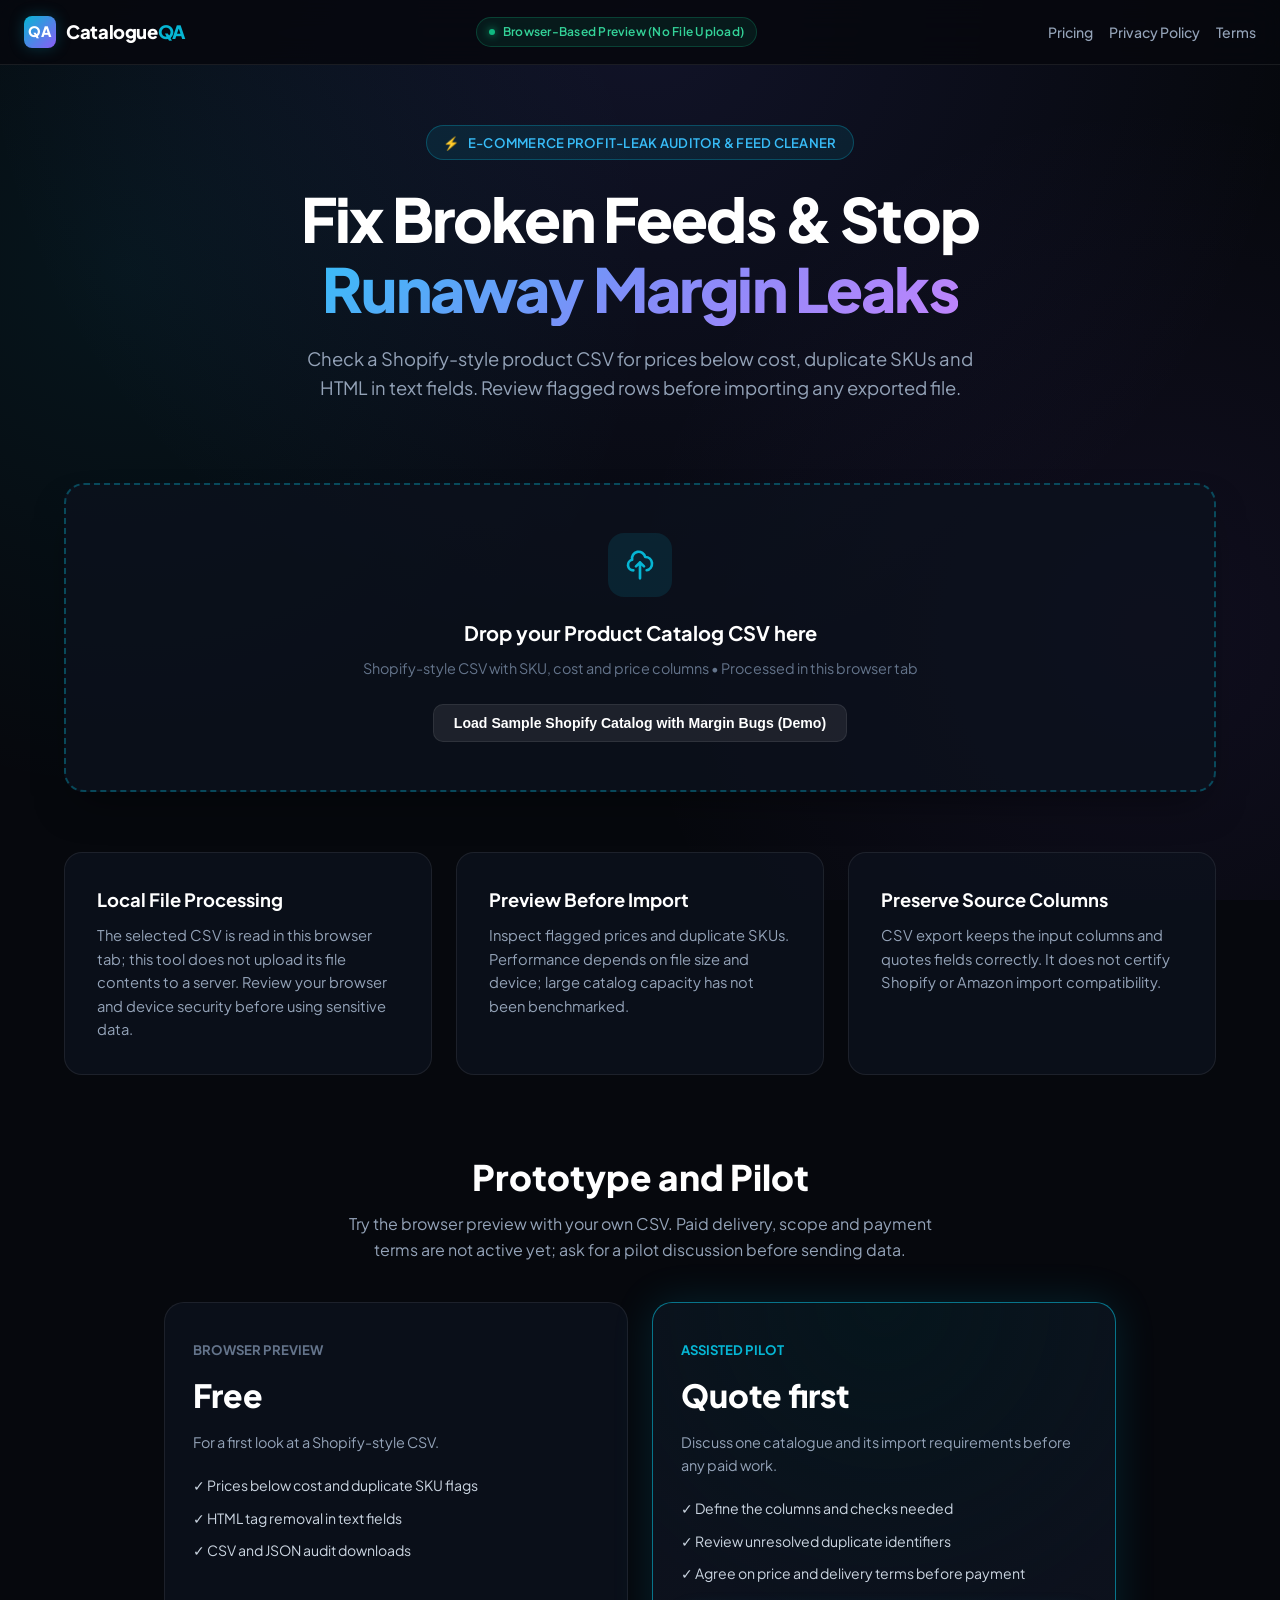
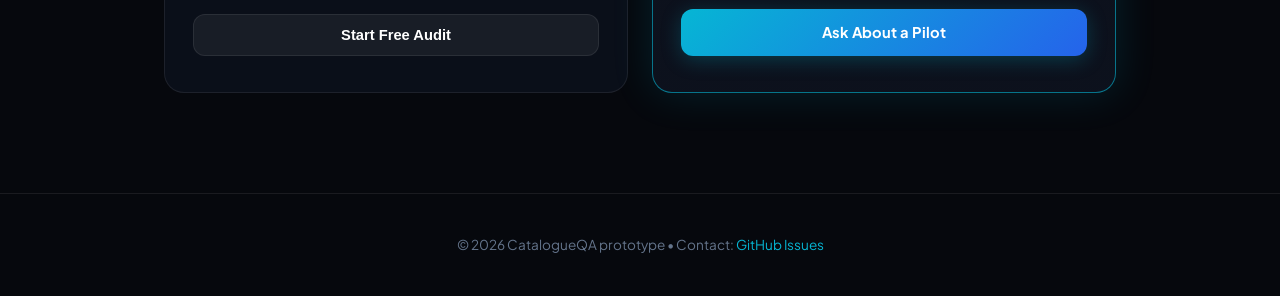
==== commit a7ef31aa: "Consolidate revenue overhaul with public-data redactions" ====
--- a/experiments/exp02-catalogue-qa-pilot/index.html
+++ b/experiments/exp02-catalogue-qa-pilot/index.html
@@ -3,12 +3,12 @@
 <head>
 <meta charset="utf-8">
 <meta name="viewport" content="width=device-width, initial-scale=1">
-<title>CatalogueQA Enterprise • E-Commerce Profit Leak & Feed Quality Auditor (Shopify, Amazon, WooCommerce)</title>
-<meta name="description" content="Autonomous in-browser catalog audit engine for Shopify, Amazon, and WooCommerce sellers. Detect negative margins, broken variants, missing barcodes, and encoding bugs in seconds. 100% Client-Side Privacy.">
+<title>CatalogueQA Prototype • Product CSV Audit Preview</title>
+<meta name="description" content="Browser-based CSV preview for product catalog QA. Flag duplicate SKUs and prices below cost before importing a feed. Files stay in this browser tab.">
 
 <!-- OpenGraph / Social Meta Tags -->
-<meta property="og:title" content="CatalogueQA Enterprise • E-Commerce Profit Leak Auditor">
-<meta property="og:description" content="Audit Shopify & Amazon catalog feeds for negative margins, broken variants, and pricing bugs in 3 seconds. 100% client-side.">
+<meta property="og:title" content="CatalogueQA Prototype • Product CSV Audit Preview">
+<meta property="og:description" content="Preview product catalog CSV issues in your browser before import. Duplicate SKUs require your review.">
 <meta property="og:type" content="website">
 
 <!-- Fonts & Design Tokens -->
@@ -490,7 +490,7 @@
     </a>
     <div class="nav-badge-pill">
       <div class="pulse-dot"></div>
-      100% Client-Side Engine (Zero Cloud Storage)
+      Browser-Based Preview (No File Upload)
     </div>
     <nav class="nav-actions">
       <a href="#pricing" class="nav-link">Pricing</a>
@@ -509,7 +509,7 @@
         Fix Broken Feeds &amp; Stop <span class="gradient-text">Runaway Margin Leaks</span>
       </h1>
       <p class="hero-subtitle">
-        Upload your raw Shopify, Amazon, or WooCommerce CSV catalog. Automatically detect negative gross margins, clean corrupted variant handles, strip dirty HTML, and export a flawless product feed in 3 seconds.
+        Check a Shopify-style product CSV for prices below cost, duplicate SKUs and HTML in text fields. Review flagged rows before importing any exported file.
       </p>
     </section>
 
@@ -523,7 +523,7 @@
           </svg>
         </div>
         <div class="dropzone-title">Drop your Product Catalog CSV here</div>
-        <div class="dropzone-desc">Supports Shopify, Amazon, WooCommerce, TikTok Shop Global formats • Up to 50,000 SKUs</div>
+        <div class="dropzone-desc">Shopify-style CSV with SKU, cost and price columns • Processed in this browser tab</div>
         <button class="btn-sample" type="button" id="loadDemoBtn">Load Sample Shopify Catalog with Margin Bugs (Demo)</button>
       </div>
 
@@ -533,7 +533,7 @@
           <div class="bento-kpi-card" style="--card-glow: var(--primary);">
             <div class="kpi-title">Total SKUs Indexed</div>
             <div class="kpi-value" id="kpiTotalRows">0</div>
-            <div class="kpi-subtext">Variants parsed &amp; verified</div>
+            <div class="kpi-subtext">Data rows parsed; review results before import</div>
           </div>
           <div class="bento-kpi-card" style="--card-glow: var(--accent-rose);">
             <div class="kpi-title">Negative Margin Leaks</div>
@@ -541,22 +541,22 @@
             <div class="kpi-subtext">Sale price lower than unit cost</div>
           </div>
           <div class="bento-kpi-card" style="--card-glow: var(--accent-amber);">
-            <div class="kpi-title">Dirty HTML &amp; Encodings Fixed</div>
+            <div class="kpi-title">HTML Tags Removed</div>
             <div class="kpi-value" id="kpiEncodingFixed" style="color: #fbbf24;">0</div>
-            <div class="kpi-subtext">Restored clean UTF-8 text strings</div>
+            <div class="kpi-subtext">Text fields stripped of HTML tags</div>
           </div>
           <div class="bento-kpi-card" style="--card-glow: var(--accent-emerald);">
-            <div class="kpi-title">Duplicate SKUs Resolved</div>
+            <div class="kpi-title">Duplicate SKUs Flagged</div>
             <div class="kpi-value" id="kpiDupSkus" style="color: #34d399;">0</div>
-            <div class="kpi-subtext">Auto-assigned unique handles</div>
+            <div class="kpi-subtext">Review identifiers before import</div>
           </div>
         </div>
 
         <!-- Preview Table -->
         <div class="table-box">
           <div class="table-header-bar">
-            <div class="table-header-title">Audit Diff Preview (Original vs Cleaned)</div>
-            <span style="font-size: 0.8rem; color: #34d399; font-weight: 600;">Ready for Export</span>
+            <div class="table-header-title">Audit Preview</div>
+            <span id="exportStatus" style="font-size: 0.8rem; color: #fbbf24; font-weight: 600;">Review findings before import</span>
           </div>
           <div class="table-scroll">
             <table class="data-table" id="previewTable">
@@ -571,12 +571,12 @@
         <!-- Actions -->
         <div class="actions-bar">
           <button class="btn-secondary" type="button" id="resetBtn">Upload Another Feed</button>
-          <button class="btn-secondary" type="button" id="downloadAuditBtn">Export Audit Report (JSON)</button>
+          <button class="btn-secondary" type="button" id="downloadAuditBtn">Export Audit Summary (JSON)</button>
           <button class="btn-primary" type="button" id="downloadCleanBtn">
             <svg width="18" height="18" fill="none" stroke="currentColor" viewBox="0 0 24 24">
               <path stroke-linecap="round" stroke-linejoin="round" stroke-width="2" d="M4 16v1a3 3 0 003 3h10a3 3 0 003-3v-1m-4-4l-4 4m0 0l-4-4m4 4V4"/>
             </svg>
-            Download Clean Shopify CSV
+            Download Audited CSV
           </button>
         </div>
       </div>
@@ -585,42 +585,42 @@
     <!-- Trust Architecture -->
     <section class="trust-grid">
       <div class="trust-card">
-        <div class="trust-title">Zero Data Retention Guarantee</div>
+        <div class="trust-title">Local File Processing</div>
         <div class="trust-desc">
-          Your product margins, supplier costs, and unpublished catalogs never leave your computer. Processing runs entirely in browser memory via local Web Workers.
+          The selected CSV is read in this browser tab; this tool does not upload its file contents to a server. Review your browser and device security before using sensitive data.
         </div>
       </div>
       <div class="trust-card">
-        <div class="trust-title">Blazing Fast (50,000 SKUs/sec)</div>
+        <div class="trust-title">Preview Before Import</div>
         <div class="trust-desc">
-          Built for high-volume dropshippers and multi-brand retailers. Audit multi-megabyte CSV files in milliseconds without spreadsheet crashes.
+          Inspect flagged prices and duplicate SKUs. Performance depends on file size and device; large catalog capacity has not been benchmarked.
         </div>
       </div>
       <div class="trust-card">
-        <div class="trust-title">Native Shopify &amp; Amazon Formats</div>
+        <div class="trust-title">Preserve Source Columns</div>
         <div class="trust-desc">
-          Exports conform directly to Shopify Product Import and Amazon Inventory Flat File specifications with zero manual column remapping required.
+          CSV export keeps the input columns and quotes fields correctly. It does not certify Shopify or Amazon import compatibility.
         </div>
       </div>
     </section>
 
     <!-- Pricing Section -->
     <section class="pricing-section" id="pricing">
-      <h2 style="font-size: 2.2rem; font-weight: 800; color: #fff; margin-bottom: 12px;">Simple, Transparent Pricing</h2>
+      <h2 style="font-size: 2.2rem; font-weight: 800; color: #fff; margin-bottom: 12px;">Prototype and Pilot</h2>
       <p style="color: var(--text-secondary); max-width: 600px; margin: 0 auto 36px;">
-        Audit up to 500 SKUs free forever. Upgrade for high-volume catalogs and automated recurring audits.
+        Try the browser preview with your own CSV. Paid delivery, scope and payment terms are not active yet; ask for a pilot discussion before sending data.
       </p>
 
       <div class="pricing-card-group">
         <div class="pricing-card">
           <div>
-            <div style="font-size: 0.82rem; font-weight: 700; color: var(--text-muted); text-transform: uppercase;">Starter</div>
-            <div style="font-size: 2rem; font-weight: 800; color: #fff; margin: 10px 0;">$0 <span style="font-size: 0.9rem; font-weight: 400; color: var(--text-muted);">/ free</span></div>
-            <p style="color: var(--text-secondary); font-size: 0.9rem; margin-bottom: 20px;">For independent creators &amp; test feeds.</p>
+            <div style="font-size: 0.82rem; font-weight: 700; color: var(--text-muted); text-transform: uppercase;">Browser Preview</div>
+            <div style="font-size: 2rem; font-weight: 800; color: #fff; margin: 10px 0;">Free</div>
+            <p style="color: var(--text-secondary); font-size: 0.9rem; margin-bottom: 20px;">For a first look at a Shopify-style CSV.</p>
             <ul style="list-style: none; display: flex; flex-direction: column; gap: 10px; font-size: 0.88rem; color: #cbd5e1;">
-              <li>&#10003; Up to 500 SKUs per audit</li>
-              <li>&#10003; Basic UTF-8 cleanups</li>
-              <li>&#10003; Shopify format export</li>
+              <li>&#10003; Prices below cost and duplicate SKU flags</li>
+              <li>&#10003; HTML tag removal in text fields</li>
+              <li>&#10003; CSV and JSON audit downloads</li>
             </ul>
           </div>
           <div style="margin-top: 24px;">
@@ -630,42 +630,26 @@
 
         <div class="pricing-card featured">
           <div>
-            <div style="font-size: 0.82rem; font-weight: 700; color: var(--primary); text-transform: uppercase;">Professional Pass</div>
-            <div style="font-size: 2rem; font-weight: 800; color: #fff; margin: 10px 0;">$9 USD <span style="font-size: 0.9rem; font-weight: 400; color: var(--text-muted);">/ one-time</span></div>
-            <p style="color: var(--text-secondary); font-size: 0.9rem; margin-bottom: 20px;">For Shopify, Amazon &amp; TikTok Shop stores.</p>
+            <div style="font-size: 0.82rem; font-weight: 700; color: var(--primary); text-transform: uppercase;">Assisted Pilot</div>
+            <div style="font-size: 2rem; font-weight: 800; color: #fff; margin: 10px 0;">Quote first</div>
+            <p style="color: var(--text-secondary); font-size: 0.9rem; margin-bottom: 20px;">Discuss one catalogue and its import requirements before any paid work.</p>
             <ul style="list-style: none; display: flex; flex-direction: column; gap: 10px; font-size: 0.88rem; color: #cbd5e1;">
-              <li>&#10003; Up to 50,000 SKUs per file</li>
-              <li>&#10003; Negative Gross Margin alerts</li>
-              <li>&#10003; HTML stripping &amp; variant fix</li>
-              <li>&#10003; JSON Audit Report download</li>
+              <li>&#10003; Define the columns and checks needed</li>
+              <li>&#10003; Review unresolved duplicate identifiers</li>
+              <li>&#10003; Agree on price and delivery terms before payment</li>
             </ul>
           </div>
           <div style="margin-top: 24px;">
-            <a class="btn-primary" style="width: 100%; text-decoration: none; justify-content: center;" href="mailto:lethanhmaicombo@gmail.com?subject=CatalogueQA%20Pro%20Access">Unlock Pro Pass ($9)</a>
+            <a class="btn-primary" style="width: 100%; text-decoration: none; justify-content: center;" href="https://github.com/MaiLeac/revenue-copilot-international-phase0/issues/new">Ask About a Pilot</a>
           </div>
         </div>
 
-        <div class="pricing-card">
-          <div>
-            <div style="font-size: 0.82rem; font-weight: 700; color: var(--accent-violet); text-transform: uppercase;">Agency Stream</div>
-            <div style="font-size: 2rem; font-weight: 800; color: #fff; margin: 10px 0;">$29 USD <span style="font-size: 0.9rem; font-weight: 400; color: var(--text-muted);">/ month</span></div>
-            <p style="color: var(--text-secondary); font-size: 0.9rem; margin-bottom: 20px;">For multi-client agencies &amp; enterprise catalogs.</p>
-            <ul style="list-style: none; display: flex; flex-direction: column; gap: 10px; font-size: 0.88rem; color: #cbd5e1;">
-              <li>&#10003; Unlimited SKU processing</li>
-              <li>&#10003; Automated API webhooks</li>
-              <li>&#10003; Dedicated support engineer</li>
-            </ul>
-          </div>
-          <div style="margin-top: 24px;">
-            <a class="btn-secondary" style="width: 100%; text-decoration: none; display: block; text-align: center;" href="mailto:lethanhmaicombo@gmail.com?subject=CatalogueQA%20Agency%20Plan">Contact Sales</a>
-          </div>
-        </div>
       </div>
     </section>
   </main>
 
   <footer>
-    <div>&copy; 2026 CatalogueQA Enterprise • Built for Global E-Commerce Operators • Contact: <a href="mailto:lethanhmaicombo@gmail.com">lethanhmaicombo@gmail.com</a></div>
+    <div>&copy; 2026 CatalogueQA prototype • Contact: <a href="https://github.com/MaiLeac/revenue-copilot-international-phase0/issues/new">GitHub Issues</a></div>
   </footer>
 
   <!-- Client-Side Catalog Audit Engine Script -->
@@ -683,6 +667,8 @@
       const kpiMarginLeaks = document.getElementById('kpiMarginLeaks');
       const kpiEncodingFixed = document.getElementById('kpiEncodingFixed');
       const kpiDupSkus = document.getElementById('kpiDupSkus');
+      const exportStatus = document.getElementById('exportStatus');
+      const downloadCleanBtn = document.getElementById('downloadCleanBtn');
 
       let parsedRows = [];
       let auditStats = {};
@@ -715,11 +701,69 @@
         reader.readAsText(file, "UTF-8");
       }
 
+      function parseCSV(text) {
+        const records = [];
+        let record = [];
+        let field = '';
+        let quoted = false;
+        text = text.replace(/^\uFEFF/, '');
+        for (let i = 0; i < text.length; i++) {
+          const char = text[i];
+          if (quoted) {
+            if (char === '"' && text[i + 1] === '"') {
+              field += '"';
+              i++;
+            } else if (char === '"') {
+              quoted = false;
+            } else {
+              field += char;
+            }
+          } else if (char === '"' && field === '') {
+            quoted = true;
+          } else if (char === ',') {
+            record.push(field);
+            field = '';
+          } else if (char === '\r' || char === '\n') {
+            if (char === '\r' && text[i + 1] === '\n') i++;
+            record.push(field);
+            if (record.some(value => value.trim() !== '')) records.push(record);
+            record = [];
+            field = '';
+          } else {
+            field += char;
+          }
+        }
+        if (quoted) throw new Error('Unclosed quoted field');
+        record.push(field);
+        if (record.some(value => value.trim() !== '')) records.push(record);
+        return records;
+      }
+
+      function csvCell(value) {
+        const text = String(value ?? '');
+        return /[",\r\n]/.test(text) ? '"' + text.replace(/"/g, '""') + '"' : text;
+      }
+
+      function htmlText(value) {
+        return String(value).replace(/[&<>"']/g, char => ({
+          '&': '&amp;', '<': '&lt;', '>': '&gt;', '"': '&quot;', "'": '&#39;'
+        })[char]);
+      }
+
       function runAudit(csvContent, filename) {
-        const lines = csvContent.split(/\r?\n/).filter(line => line.trim().length > 0);
-        if (lines.length < 2) return;
-
-        const headers = lines[0].split(',').map(h => h.trim());
+        let records;
+        try {
+          records = parseCSV(csvContent);
+        } catch (error) {
+          window.alert('CSV could not be read: ' + error.message);
+          return;
+        }
+        if (records.length < 2) {
+          window.alert('CSV needs a header and at least one data row.');
+          return;
+        }
+
+        const headers = records[0].map(h => h.trim());
         const rows = [];
         let marginLeaks = 0;
         let encodingFixed = 0;
@@ -730,9 +774,12 @@
         const priceIdx = headers.findIndex(h => /price/i.test(h));
         const skuIdx = headers.findIndex(h => /sku/i.test(h));
 
-        for (let i = 1; i < lines.length; i++) {
-          const cells = lines[i].split(',').map(c => c.trim());
-          if (cells.length < headers.length) continue;
+        for (let i = 1; i < records.length; i++) {
+          const cells = records[i].map(c => c.trim());
+          if (cells.length !== headers.length) {
+            window.alert(`CSV record ${i + 1} has ${cells.length} fields; expected ${headers.length}. No rows were exported.`);
+            return;
+          }
 
           let hasLeak = false;
           let hasDup = false;
@@ -752,7 +799,6 @@
             if (seenSkus.has(cells[skuIdx])) {
               dupSkus++;
               hasDup = true;
-              cells[skuIdx] = cells[skuIdx] + "-REV" + (i);
             } else {
               seenSkus.add(cells[skuIdx]);
             }
@@ -788,9 +834,12 @@
         kpiMarginLeaks.textContent = marginLeaks;
         kpiEncodingFixed.textContent = encodingFixed;
         kpiDupSkus.textContent = dupSkus;
+        exportStatus.textContent = dupSkus > 0 ? 'Duplicate SKUs need review before export' : 'Review findings before import';
+        downloadCleanBtn.disabled = dupSkus > 0;
+        downloadCleanBtn.title = dupSkus > 0 ? 'Resolve duplicate SKUs in your source CSV first' : '';
 
         // Render Table Headers
-        tableHeaderRow.innerHTML = headers.map(h => `<th>${h}</th>`).join('') + `<th>Audit Status</th>`;
+        tableHeaderRow.innerHTML = headers.map(h => `<th>${htmlText(h)}</th>`).join('') + `<th>Audit Status</th>`;
 
         // Render Table Rows (up to 20 for preview)
         tableBody.innerHTML = rows.slice(0, 20).map(r => {
@@ -798,9 +847,9 @@
           if (r.hasLeak) {
             statusHtml = '<span class="status-tag-alert">Margin Leak (-Profit)</span>';
           } else if (r.hasDup) {
-            statusHtml = '<span class="status-tag-alert">Duplicate SKU Fixed</span>';
+            statusHtml = '<span class="status-tag-alert">Duplicate SKU: review before import</span>';
           }
-          return `<tr>${r.data.map(d => `<td>${d}</td>`).join('')}<td>${statusHtml}</td></tr>`;
+          return `<tr>${r.data.map(d => `<td>${htmlText(d)}</td>`).join('')}<td>${statusHtml}</td></tr>`;
         }).join('');
 
         dropzone.style.display = 'none';
@@ -822,10 +871,10 @@
         a.click();
       });
 
-      document.getElementById('downloadCleanBtn').addEventListener('click', () => {
-        if (!auditStats.headers || parsedRows.length === 0) return;
-        const csvLines = [auditStats.headers.join(',')];
-        parsedRows.forEach(r => csvLines.push(r.data.join(',')));
+      downloadCleanBtn.addEventListener('click', () => {
+        if (!auditStats.headers || parsedRows.length === 0 || auditStats.dupSkus > 0) return;
+        const csvLines = [auditStats.headers.map(csvCell).join(',')];
+        parsedRows.forEach(r => csvLines.push(r.data.map(csvCell).join(',')));
         const blob = new Blob([csvLines.join('\n')], { type: 'text/csv;charset=utf-8;' });
         const url = URL.createObjectURL(blob);
         const a = document.createElement('a');
